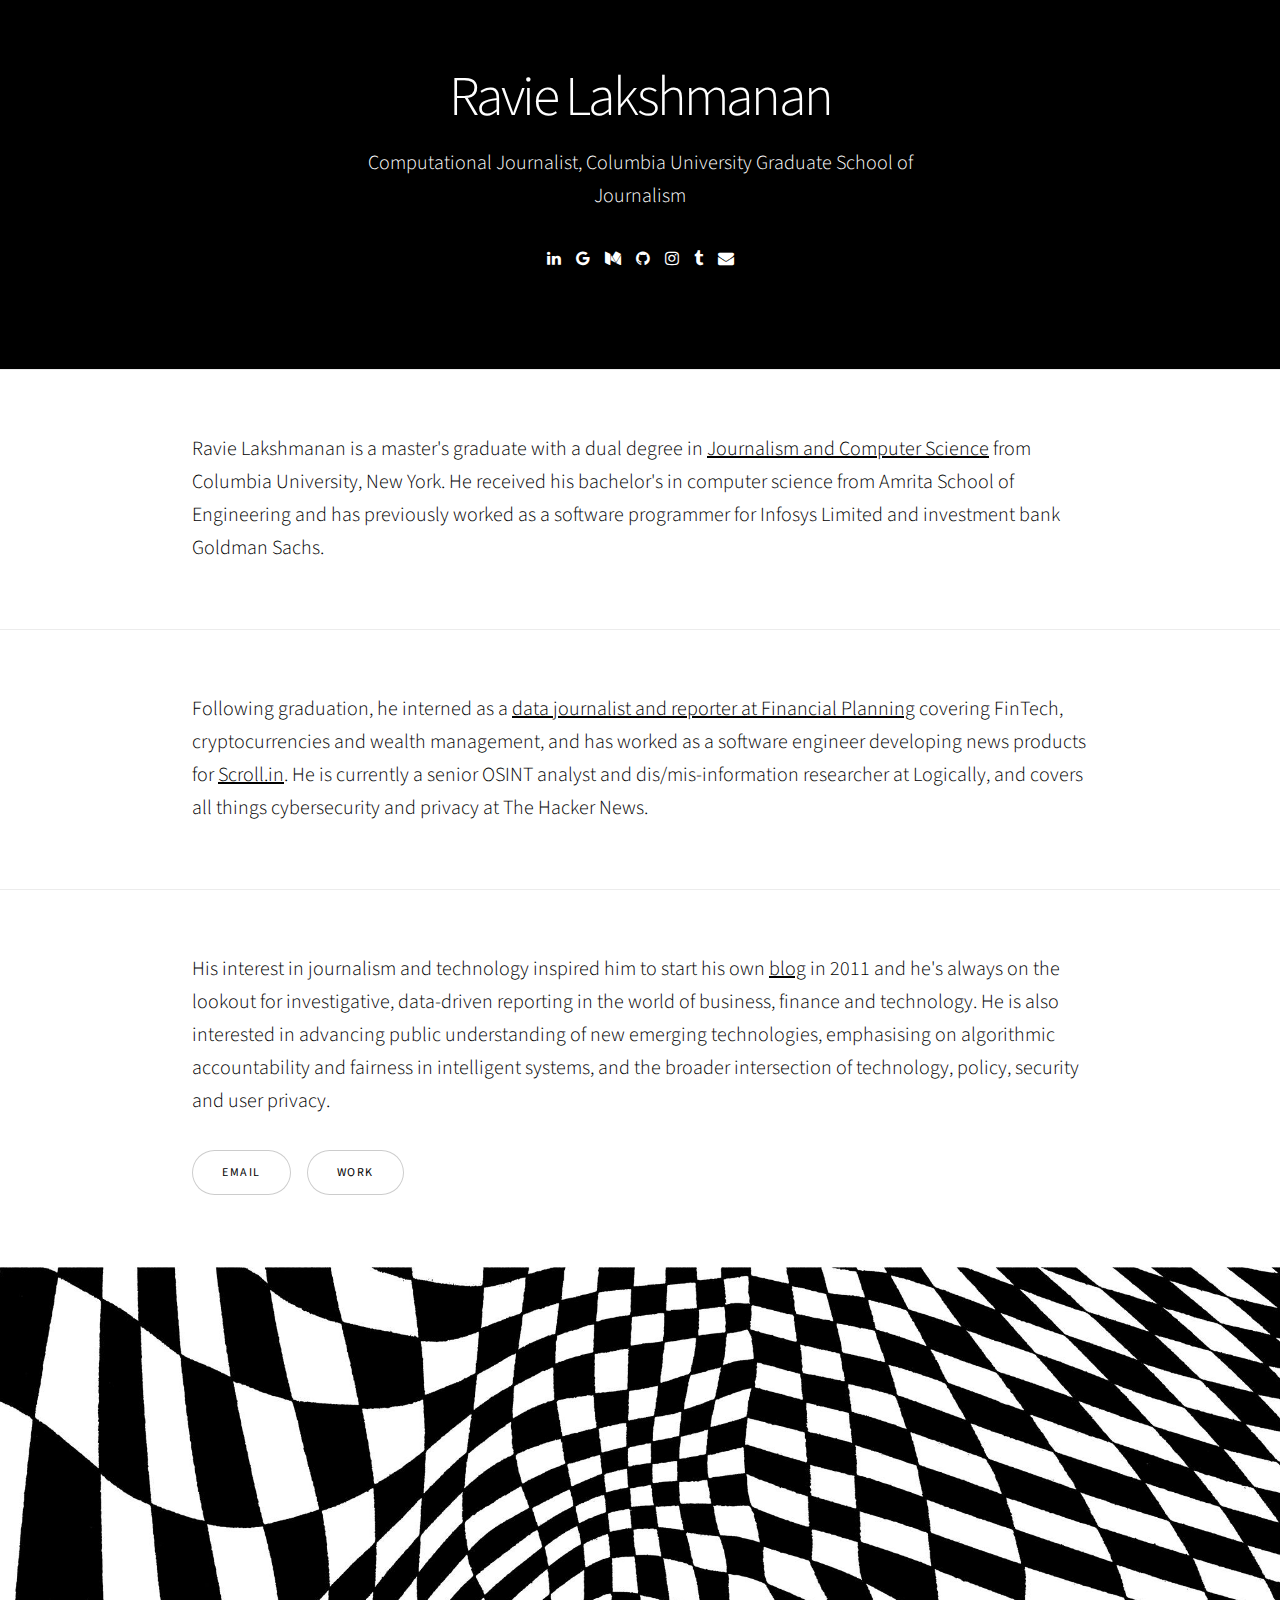
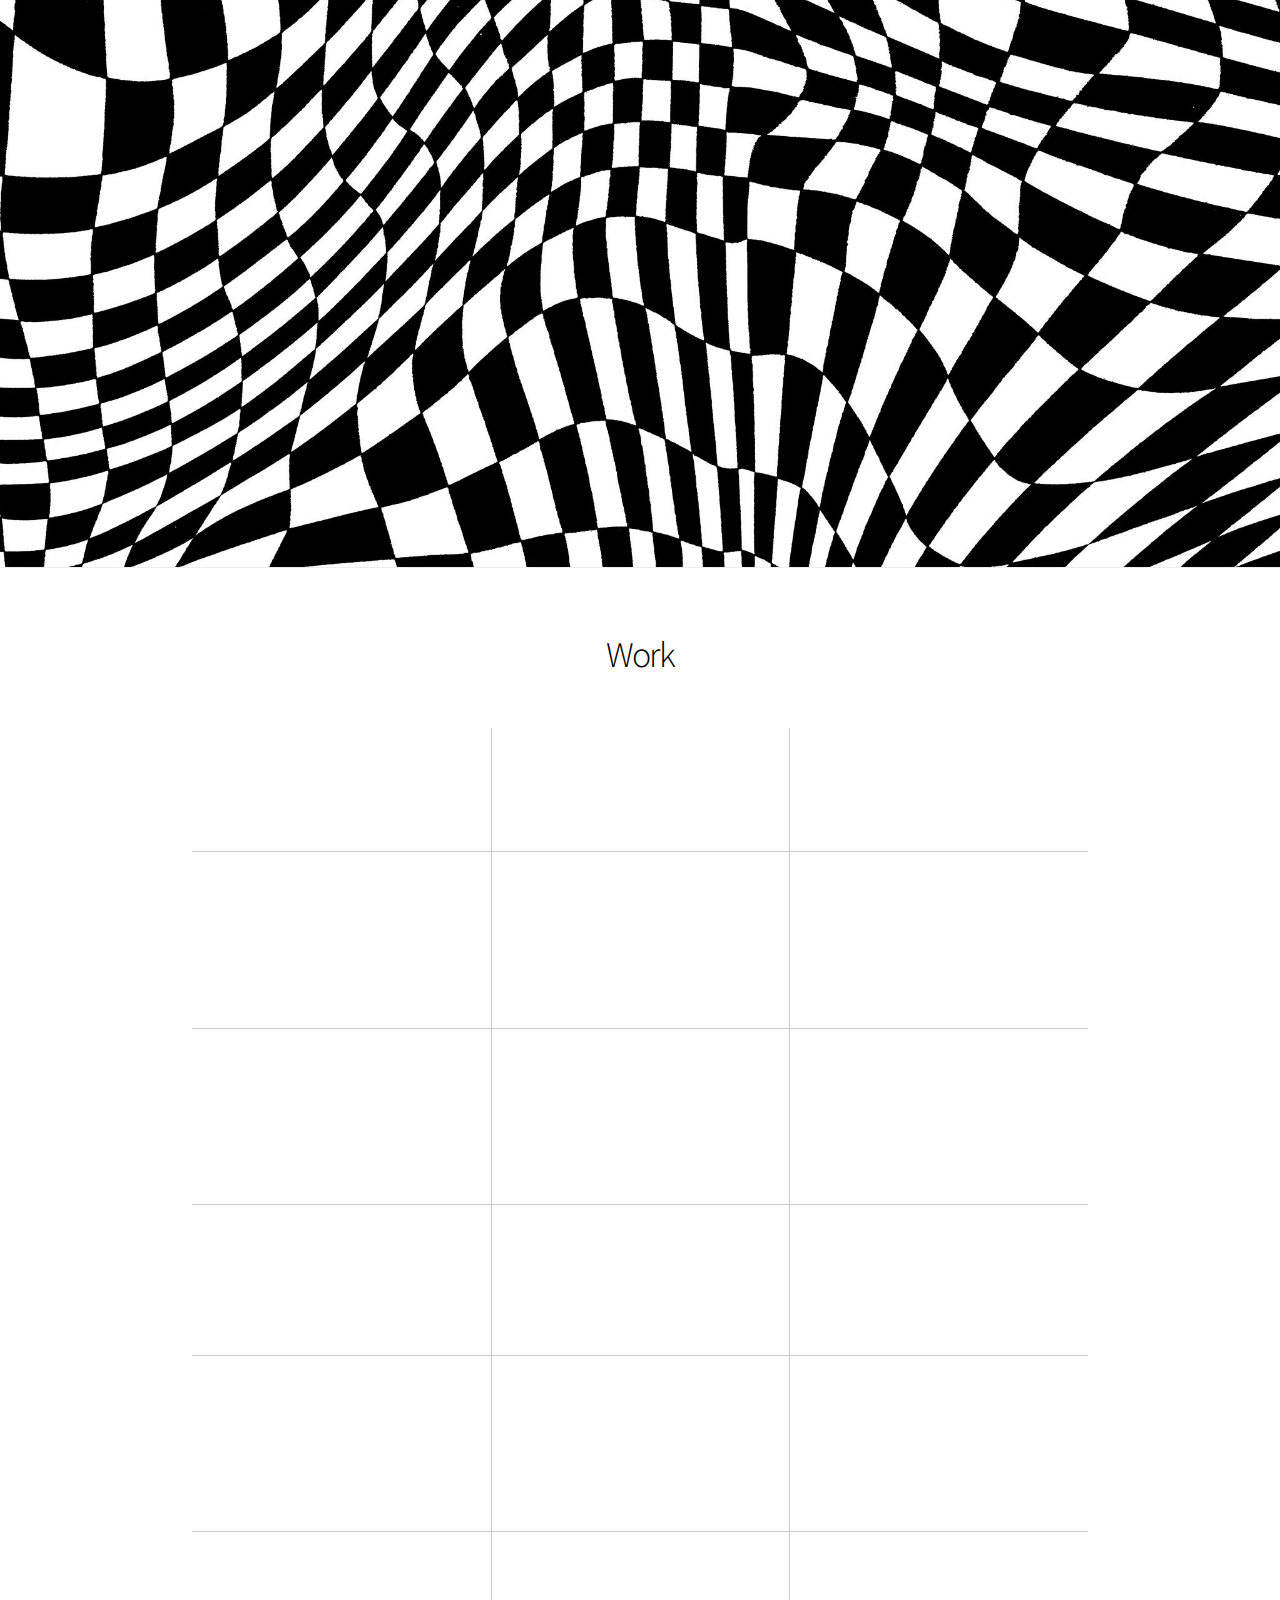
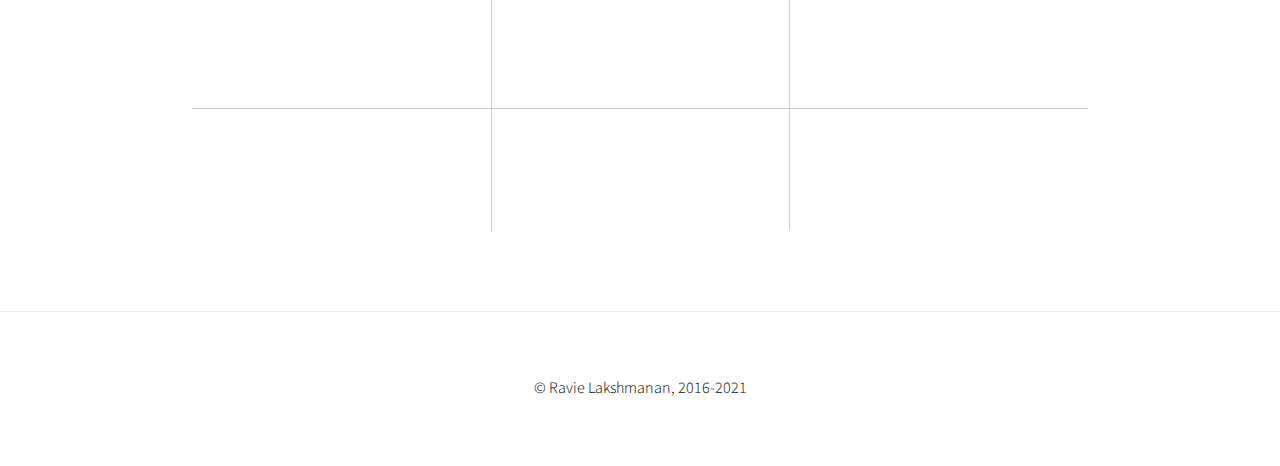
==== index.html @ 62a03544 "Updates to the bio" ====
<!DOCTYPE HTML>
<html>
	<head>
		<title>Ravie Lakshmanan</title>
		<meta charset="utf-8" />
		<meta name="viewport" content="width=device-width, initial-scale=1, user-scalable=no" />
		<link rel="shortcut icon" type="image/x-icon" href="images/favicon.png">
		<link rel="stylesheet" href="assets/css/main.css" />
		<noscript><link rel="stylesheet" href="assets/css/noscript.css" /></noscript>
	</head>
	<body class="is-preload">

		<!-- Wrapper -->
			<div id="wrapper" class="divided">

				<!-- One -->
					<section class="banner style5 orient-center content-align-center image-position-center halfscreen onload-image-fade-in onload-content-fade-right invert">
						<div class="content">
							<h1>Ravie Lakshmanan</h1>
							<p class="major">Computational Journalist, Columbia University Graduate School of Journalism</p>

							<ul class="icons">
								<li><a href="https://www.linkedin.com/in/ravielakshmanan" title="LinkedIn" class="icon style1 fa-linkedin"><span class="label">LinkedIn</span></a></li>
								<li><a href="https://therarefied.blogspot.com" title="Blogger" class="icon style1 fa-google"><span class="label">Medium</span></a></li>
								<li><a href="https://ravielakshmanan.medium.com/" title="Medium" class="icon style1 fa-medium"><span class="label">Medium</span></a></li>
								<li><a href="https://github.com/ravielakshmanan/" title="GitHub" class="icon style1 fa-github"><span class="label">GitHub</span></a></li>
								<li><a href="https://www.instagram.com/ravielakshmanan/" title="Instagram" class="icon style1 fa-instagram"><span class="label">Instagram</span></a></li>
								<li><a href="https://therarefied.tumblr.com/" title="Tumblr" class="icon style1 fa-tumblr"><span class="label">Tumblr</span></a></li>
								<li><a href="mailto:rl2857@columbia.edu" title="Email" class="icon style1 fa-envelope"><span class="label">Email</span></a></li>
							</ul>
						</div>
					</section>

				<!-- Two -->
					<section class="spotlight style1 orient-right content-align-left">
						<div class="content">
							<p class="major">Ravie Lakshmanan is a master's graduate with a dual degree in <a href="https://journalism.columbia.edu/journalism-computer-science">Journalism and Computer Science</a> from Columbia University, New York. He received his bachelor's in computer science from Amrita School of Engineering and has previously worked as a software programmer for Infosys Limited and investment bank Goldman Sachs.</p>
						</div>
					</section>

					<section class="spotlight style1 orient-right content-align-left">
						<div class="content">
							<p class="major">Following graduation, he interned as a <a href="https://www.financial-planning.com/author/ravie-lakshmanan">data journalist and reporter at Financial Planning</a> covering FinTech, cryptocurrencies and wealth management, and has worked as a software engineer developing news products for <a href="https://scroll.in">Scroll.in</a>. He is currently a senior OSINT analyst and dis/mis-information researcher at Logically, and covers all things cybersecurity and privacy at The Hacker News.</p>
						</div>
					</section>

				<!-- Three -->
					<section class="spotlight style1 orient-right content-align-left">
						<div class="content">
							<p class="major">His interest in journalism and technology inspired him to start his own <a href="https://therarefied.blogspot.com/">blog</a> in 2011 and he's always on the lookout for investigative, data-driven reporting in the world of business, finance and technology. He is also interested in advancing public understanding of new emerging technologies, emphasising on algorithmic accountability and fairness in intelligent systems, and the broader intersection of technology, policy, security and user privacy.</p>
							<ul class="actions small">
								<li><a href="mailto:rl2857@columbia.edu" class="button">Email</a></li>
								<li><a href="#work" class="button smooth-scroll-top">Work</a></li>
							</ul>
						</div>
					</section>

				<!-- Four -->
					<section class="banner style5 orient-center content-align-center image-position-center fullscreen onload-image-fade-in onload-content-fade-right">
						<div class="image">
							<img src="images/Waves.jpg" title="I love Beach House!" alt="" />
						</div>
					</section>

				<!-- Five -->
					<section class="wrapper style1 align-center" id="work">
						<div class="inner">
							<h2>Work</h2>
							<div class="items style1 medium onscroll-fade-in">
								<section>
									<p>OSINT Analyst for Logically - <a href="https://www.logically.ai/articles/author/ravie-lakshmanan" class="link">Byline</a></p>
								</section>
								<section>
									<p>Cybersecurity Reporter for The Hacker News - <a href="https://thehackernews.com/" class="link">Byline</a></p>
								</section>
								<section>
									<p>Zero-day (a cybersecurity newsletter) - <a href="https://ravie.substack.com/" class="link">Byline</a></p>
								</section>
								<section>
									<p>Cybersecurity and Tech Reporter for The Next Web - <a href="https://thenextweb.com/author/ravie/" class="link">Byline</a></p>
								</section>
								<section>
									<p>Reporter for Financial Planning, On Wall Street and Bank Investment Consultant - <a href="https://www.financial-planning.com/author/ravie-lakshmanan" class="link">Byline</a></p>
								</section>

								<section>
									<p>Online Reputations and Beyond: Rise of Intelligent Recruiting Platforms and Questions on Algorithmic Accountability - <a href="docs/Intelligent_Recruiting_in_the_Workplace.pdf">Link</a></p>
								</section>
								<section>
									<p>Russian interference and analysis of bots and Troll accounts in Twitter - <a href="docs/Twitter_Bots_Analysis.pdf">Link</a></p>
								</section>
								<section>
									<p>User Interface Design Final Project demonstrating a website that allows users to interact with multiple videos - <a href="https://github.com/ravielakshmanan/scitube">Link</a></p>
								</section>
								<section>
									<p>A viral marketing model by identifying influential users on Instagram - <a href="https://github.com/ravielakshmanan/viral-marketing">Link</a></p>
								</section>
								<section>
									<p>Understanding Group Dynamics to Identify Sources of Bias - <a href="docs/Group_dynamics_and_bias.pdf">Link</a></p>
								</section>
								<section>
									<p>An email classification algorithm to detect spam using Naive Bayes classifier - <a href="https://github.com/ravielakshmanan/emailclassifier">Link</a></p>
								</section>
								<section>
									<p>An image classification exercise in machine learning using CIFAR-10 dataset - <a href="https://github.com/ravielakshmanan/imageclassifier">Link</a></p>
								</section>
								<section>
									<p>A skipgram model for neural networks - <a href="https://github.com/ravielakshmanan/neuralnets">Link</a></p>
								</section>
								<section>
									<p>Text summarization of news articles using neural networks (Keras) - <a href="https://github.com/ravielakshmanan/summarization">Link</a></p>
								</section>
								<section>
									<p>A secure file transfer tool that allows encrypted files to be transferred between a client and a server - <a href="https://github.com/ravielakshmanan/FTPProject">Link</a></p>
								</section>
								<section>
									<p>Sentiment Analysis of Tweets posted by U.S. Presidential Candidates - <a href="https://github.com/ravielakshmanan/twitter-sentiment">Link</a></p>
								</section>
								<section>
									<p>A Google Chrome extension to spot fake news based on different fake news indicators Analysis like URLs, news sources etc.</p>
								</section>
								<section>
									<p>Google AMP Story - <a href="https://github.com/ravielakshmanan/amp-story">Link</a></p>
								</section>
								<section>
									<p>A simple internet radio web app - <a href="https://github.com/ravielakshmanan/howlerjs/tree/master/radio">Link</a></p>
								</section>
								<section>
									<p>The Great Smart Home Race of 2018 - <a href="https://github.com/ravielakshmanan/d3viz">Link</a></p>
								</section>
								<section>
									<p>U.S. Patent Search by City - <a href="https://github.com/ravielakshmanan/patentsearch">Link</a></p>
								</section>
							</div>
						</div>
					</section>

				<!-- Footer -->
					<footer class="wrapper style1 align-center">
						<div class="inner">
							<p>&copy; Ravie Lakshmanan, 2016-2021</p>
						</div>
					</footer>
			</div>

		<!-- Scripts -->
			<script src="assets/js/jquery.min.js"></script>
			<script src="assets/js/jquery.scrollex.min.js"></script>
			<script src="assets/js/jquery.scrolly.min.js"></script>
			<script src="assets/js/browser.min.js"></script>
			<script src="assets/js/breakpoints.min.js"></script>
			<script src="assets/js/util.js"></script>
			<script src="assets/js/main.js"></script>

	</body>
</html>
---- assets/css/main.css ----
@import url(font-awesome.min.css);
@import url("https://fonts.googleapis.com/css?family=Source+Sans+Pro:300,300i,400,400i");

html, body, div, span, applet, object,
iframe, h1, h2, h3, h4, h5, h6, p, blockquote,
pre, a, abbr, acronym, address, big, cite,
code, del, dfn, em, img, ins, kbd, q, s, samp,
small, strike, strong, sub, sup, tt, var, b,
u, i, center, dl, dt, dd, ol, ul, li, fieldset,
form, label, legend, table, caption, tbody,
tfoot, thead, tr, th, td, article, aside,
canvas, details, embed, figure, figcaption,
footer, header, hgroup, menu, nav, output, ruby,
section, summary, time, mark, audio, video {
	margin: 0;
	padding: 0;
	border: 0;
	font-size: 100%;
	font: inherit;
	vertical-align: baseline;}

article, aside, details, figcaption, figure,
footer, header, hgroup, menu, nav, section {
	display: block;}

body {
	line-height: 1;
}

ol, ul {
	list-style: none;
}

blockquote, q {
	quotes: none;
}

	blockquote:before, blockquote:after, q:before, q:after {
		content: '';
		content: none;
	}

table {
	border-collapse: collapse;
	border-spacing: 0;
}

body {
	-webkit-text-size-adjust: none;
}

mark {
	background-color: transparent;
	color: inherit;
}

input::-moz-focus-inner {
	border: 0;
	padding: 0;
}

input, select, textarea {
	-moz-appearance: none;
	-webkit-appearance: none;
	-ms-appearance: none;
	appearance: none;
}

/* Basic */

	@-ms-viewport {
		width: device-width;
	}

	body {
		-ms-overflow-style: scrollbar;
	}

	@media screen and (max-width: 480px) {

		html, body {
			min-width: 320px;
		}

	}

	html {
		box-sizing: border-box;
	}

	*, *:before, *:after {
		box-sizing: inherit;
	}

	body {
		background: #ffffff;
	}

		body.is-preload *, body.is-preload *:before, body.is-preload *:after {
			-moz-animation: none !important;
			-webkit-animation: none !important;
			-ms-animation: none !important;
			animation: none !important;
			-moz-transition: none !important;
			-webkit-transition: none !important;
			-ms-transition: none !important;
			transition: none !important;
		}

/* Type */

	html {
		font-size: 18pt;
	}

		@media screen and (max-width: 1680px) {

			html {
				font-size: 14pt;
			}

		}

		@media screen and (max-width: 1280px) {

			html {
				font-size: 12pt;
			}

		}

		@media screen and (max-width: 736px) {

			html {
				font-size: 11pt;
			}

		}

		@media screen and (max-width: 360px) {

			html {
				font-size: 10pt;
			}

		}

	body {
		background-color: #ffffff;
		color: #000000;
	}

	body, input, select, textarea {
		font-family: "Source Sans Pro", Helvetica, sans-serif;
		font-size: 1rem;
		font-weight: 300;
		line-height: 1.65;
	}

	a {
		-moz-transition: color 0.2s ease-in-out;
		-webkit-transition: color 0.2s ease-in-out;
		-ms-transition: color 0.2s ease-in-out;
		transition: color 0.2s ease-in-out;
		text-decoration: underline;
	}

		a:hover {
			text-decoration: none;
		}

	strong, b {
		font-weight: 400;
	}

	em, i {
		font-style: italic;
	}

	p {
		margin: 0 0 2rem 0;
	}

		p.major {
			font-size: 1.25rem;
		}

	h1, h2, h3, h4, h5, h6 {
		font-weight: 300;
		line-height: 1.375;
		letter-spacing: -0.05em;
		margin: 0 0 1rem 0;
	}

		h1 a, h2 a, h3 a, h4 a, h5 a, h6 a {
			color: inherit;
			text-decoration: none;
		}

	h1 {
		font-size: 3.5rem;
		line-height: 1.2;
	}

	h2 {
		font-size: 2.25rem;
	}

	h3 {
		font-size: 1.5rem;
	}

	h4 {
		font-size: 1.1rem;
	}

	h5 {
		font-size: 0.9rem;
	}

	h6 {
		font-size: 0.7rem;
	}

	sub {
		font-size: 0.8rem;
		position: relative;
		top: 0.5rem;
	}

	sup {
		font-size: 0.8rem;
		position: relative;
		top: -0.5rem;
	}

	blockquote {
		border-left: solid 4px;
		font-style: italic;
		margin: 0 0 2rem 0;
		padding: 0.5rem 0 0.5rem 2rem;
	}

	code {
		border-radius: 4px;
		font-family: "Courier New", monospace;
		font-size: 0.9em;
		margin: 0 0.25rem;
		padding: 0.25rem 0.325rem;
	}

	pre {
		-webkit-overflow-scrolling: touch;
		font-family: "Courier New", monospace;
		font-size: 0.9em;
		margin: 0 0 2rem 0;
	}

		pre code {
			display: block;
			line-height: 1.5;
			padding: 0.75rem 1rem;
			overflow-x: auto;
		}

	hr {
		border: 0;
		border-bottom: solid 1px;
		margin: 2.5rem 0;
	}

		hr.major {
			margin: 3.5rem 0;
		}

	.align-left {
		text-align: left;
	}

	.align-center {
		text-align: center;
	}

	.align-right {
		text-align: right;
	}

	@media screen and (max-width: 736px) {

		p.major {
			font-size: 1.1rem;
		}

		h1 {
			font-size: 2.5rem;
		}

		h2 {
			font-size: 2rem;
		}

		h3 {
			font-size: 1.25rem;
		}

		h4 {
			font-size: 1rem;
		}

	}

	input, select, textarea {
		color: #000000;
	}

	a {
		color: #000000;
	}

		a:hover {
			color: #e5127d;
		}

	strong, b {
		color: #000000;
	}

	h1, h2, h3, h4, h5, h6 {
		color: #000000;
	}

	blockquote {
		border-left-color: rgba(0, 0, 0, 0.2);
	}

	code {
		background: rgba(0, 0, 0, 0.05);
		border-color: rgba(0, 0, 0, 0.2);
	}

	hr {
		border-bottom-color: rgba(0, 0, 0, 0.2);
	}

/* Row */

	.row {
		display: flex;
		flex-wrap: wrap;
		box-sizing: border-box;
		align-items: stretch;
	}

		.row > * {
			box-sizing: border-box;
		}

		.row.gtr-uniform > * > :last-child {
			margin-bottom: 0;
		}

		.row.aln-left {
			justify-content: flex-start;
		}

		.row.aln-center {
			justify-content: center;
		}

		.row.aln-right {
			justify-content: flex-end;
		}

		.row.aln-top {
			align-items: flex-start;
		}

		.row.aln-middle {
			align-items: center;
		}

		.row.aln-bottom {
			align-items: flex-end;
		}

		.row > .imp {
			order: -1;
		}

		.row > .col-1 {
			width: 8.3333333333%;
		}

		.row > .off-1 {
			margin-left: 8.3333333333%;
		}

		.row > .col-2 {
			width: 16.6666666667%;
		}

		.row > .off-2 {
			margin-left: 16.6666666667%;
		}

		.row > .col-3 {
			width: 25%;
		}

		.row > .off-3 {
			margin-left: 25%;
		}

		.row > .col-4 {
			width: 33.3333333333%;
		}

		.row > .off-4 {
			margin-left: 33.3333333333%;
		}

		.row > .col-5 {
			width: 41.6666666667%;
		}

		.row > .off-5 {
			margin-left: 41.6666666667%;
		}

		.row > .col-6 {
			width: 50%;
		}

		.row > .off-6 {
			margin-left: 50%;
		}

		.row > .col-7 {
			width: 58.3333333333%;
		}

		.row > .off-7 {
			margin-left: 58.3333333333%;
		}

		.row > .col-8 {
			width: 66.6666666667%;
		}

		.row > .off-8 {
			margin-left: 66.6666666667%;
		}

		.row > .col-9 {
			width: 75%;
		}

		.row > .off-9 {
			margin-left: 75%;
		}

		.row > .col-10 {
			width: 83.3333333333%;
		}

		.row > .off-10 {
			margin-left: 83.3333333333%;
		}

		.row > .col-11 {
			width: 91.6666666667%;
		}

		.row > .off-11 {
			margin-left: 91.6666666667%;
		}

		.row > .col-12 {
			width: 100%;
		}

		.row > .off-12 {
			margin-left: 100%;
		}

		.row.gtr-0 {
			margin-top: 0;
			margin-left: 0rem;
		}

			.row.gtr-0 > * {
				padding: 0 0 0 0rem;
			}

			.row.gtr-0.gtr-uniform {
				margin-top: 0rem;
			}

				.row.gtr-0.gtr-uniform > * {
					padding-top: 0rem;
				}

		.row.gtr-25 {
			margin-top: 0;
			margin-left: -0.5rem;
		}

			.row.gtr-25 > * {
				padding: 0 0 0 0.5rem;
			}

			.row.gtr-25.gtr-uniform {
				margin-top: -0.5rem;
			}

				.row.gtr-25.gtr-uniform > * {
					padding-top: 0.5rem;
				}

		.row.gtr-50 {
			margin-top: 0;
			margin-left: -1rem;
		}

			.row.gtr-50 > * {
				padding: 0 0 0 1rem;
			}

			.row.gtr-50.gtr-uniform {
				margin-top: -1rem;
			}

				.row.gtr-50.gtr-uniform > * {
					padding-top: 1rem;
				}

		.row {
			margin-top: 0;
			margin-left: -2rem;
		}

			.row > * {
				padding: 0 0 0 2rem;
			}

			.row.gtr-uniform {
				margin-top: -2rem;
			}

				.row.gtr-uniform > * {
					padding-top: 2rem;
				}

		.row.gtr-150 {
			margin-top: 0;
			margin-left: -3rem;
		}

			.row.gtr-150 > * {
				padding: 0 0 0 3rem;
			}

			.row.gtr-150.gtr-uniform {
				margin-top: -3rem;
			}

				.row.gtr-150.gtr-uniform > * {
					padding-top: 3rem;
				}

		.row.gtr-200 {
			margin-top: 0;
			margin-left: -4rem;
		}

			.row.gtr-200 > * {
				padding: 0 0 0 4rem;
			}

			.row.gtr-200.gtr-uniform {
				margin-top: -4rem;
			}

				.row.gtr-200.gtr-uniform > * {
					padding-top: 4rem;
				}

		@media screen and (max-width: 1680px) {

			.row {
				display: flex;
				flex-wrap: wrap;
				box-sizing: border-box;
				align-items: stretch;
			}

				.row > * {
					box-sizing: border-box;
				}

				.row.gtr-uniform > * > :last-child {
					margin-bottom: 0;
				}

				.row.aln-left {
					justify-content: flex-start;
				}

				.row.aln-center {
					justify-content: center;
				}

				.row.aln-right {
					justify-content: flex-end;
				}

				.row.aln-top {
					align-items: flex-start;
				}

				.row.aln-middle {
					align-items: center;
				}

				.row.aln-bottom {
					align-items: flex-end;
				}

				.row > .imp-xlarge {
					order: -1;
				}

				.row > .col-1-xlarge {
					width: 8.3333333333%;
				}

				.row > .off-1-xlarge {
					margin-left: 8.3333333333%;
				}

				.row > .col-2-xlarge {
					width: 16.6666666667%;
				}

				.row > .off-2-xlarge {
					margin-left: 16.6666666667%;
				}

				.row > .col-3-xlarge {
					width: 25%;
				}

				.row > .off-3-xlarge {
					margin-left: 25%;
				}

				.row > .col-4-xlarge {
					width: 33.3333333333%;
				}

				.row > .off-4-xlarge {
					margin-left: 33.3333333333%;
				}

				.row > .col-5-xlarge {
					width: 41.6666666667%;
				}

				.row > .off-5-xlarge {
					margin-left: 41.6666666667%;
				}

				.row > .col-6-xlarge {
					width: 50%;
				}

				.row > .off-6-xlarge {
					margin-left: 50%;
				}

				.row > .col-7-xlarge {
					width: 58.3333333333%;
				}

				.row > .off-7-xlarge {
					margin-left: 58.3333333333%;
				}

				.row > .col-8-xlarge {
					width: 66.6666666667%;
				}

				.row > .off-8-xlarge {
					margin-left: 66.6666666667%;
				}

				.row > .col-9-xlarge {
					width: 75%;
				}

				.row > .off-9-xlarge {
					margin-left: 75%;
				}

				.row > .col-10-xlarge {
					width: 83.3333333333%;
				}

				.row > .off-10-xlarge {
					margin-left: 83.3333333333%;
				}

				.row > .col-11-xlarge {
					width: 91.6666666667%;
				}

				.row > .off-11-xlarge {
					margin-left: 91.6666666667%;
				}

				.row > .col-12-xlarge {
					width: 100%;
				}

				.row > .off-12-xlarge {
					margin-left: 100%;
				}

				.row.gtr-0 {
					margin-top: 0;
					margin-left: 0rem;
				}

					.row.gtr-0 > * {
						padding: 0 0 0 0rem;
					}

					.row.gtr-0.gtr-uniform {
						margin-top: 0rem;
					}

						.row.gtr-0.gtr-uniform > * {
							padding-top: 0rem;
						}

				.row.gtr-25 {
					margin-top: 0;
					margin-left: -0.5rem;
				}

					.row.gtr-25 > * {
						padding: 0 0 0 0.5rem;
					}

					.row.gtr-25.gtr-uniform {
						margin-top: -0.5rem;
					}

						.row.gtr-25.gtr-uniform > * {
							padding-top: 0.5rem;
						}

				.row.gtr-50 {
					margin-top: 0;
					margin-left: -1rem;
				}

					.row.gtr-50 > * {
						padding: 0 0 0 1rem;
					}

					.row.gtr-50.gtr-uniform {
						margin-top: -1rem;
					}

						.row.gtr-50.gtr-uniform > * {
							padding-top: 1rem;
						}

				.row {
					margin-top: 0;
					margin-left: -2rem;
				}

					.row > * {
						padding: 0 0 0 2rem;
					}

					.row.gtr-uniform {
						margin-top: -2rem;
					}

						.row.gtr-uniform > * {
							padding-top: 2rem;
						}

				.row.gtr-150 {
					margin-top: 0;
					margin-left: -3rem;
				}

					.row.gtr-150 > * {
						padding: 0 0 0 3rem;
					}

					.row.gtr-150.gtr-uniform {
						margin-top: -3rem;
					}

						.row.gtr-150.gtr-uniform > * {
							padding-top: 3rem;
						}

				.row.gtr-200 {
					margin-top: 0;
					margin-left: -4rem;
				}

					.row.gtr-200 > * {
						padding: 0 0 0 4rem;
					}

					.row.gtr-200.gtr-uniform {
						margin-top: -4rem;
					}

						.row.gtr-200.gtr-uniform > * {
							padding-top: 4rem;
						}

		}

		@media screen and (max-width: 1280px) {

			.row {
				display: flex;
				flex-wrap: wrap;
				box-sizing: border-box;
				align-items: stretch;
			}

				.row > * {
					box-sizing: border-box;
				}

				.row.gtr-uniform > * > :last-child {
					margin-bottom: 0;
				}

				.row.aln-left {
					justify-content: flex-start;
				}

				.row.aln-center {
					justify-content: center;
				}

				.row.aln-right {
					justify-content: flex-end;
				}

				.row.aln-top {
					align-items: flex-start;
				}

				.row.aln-middle {
					align-items: center;
				}

				.row.aln-bottom {
					align-items: flex-end;
				}

				.row > .imp-large {
					order: -1;
				}

				.row > .col-1-large {
					width: 8.3333333333%;
				}

				.row > .off-1-large {
					margin-left: 8.3333333333%;
				}

				.row > .col-2-large {
					width: 16.6666666667%;
				}

				.row > .off-2-large {
					margin-left: 16.6666666667%;
				}

				.row > .col-3-large {
					width: 25%;
				}

				.row > .off-3-large {
					margin-left: 25%;
				}

				.row > .col-4-large {
					width: 33.3333333333%;
				}

				.row > .off-4-large {
					margin-left: 33.3333333333%;
				}

				.row > .col-5-large {
					width: 41.6666666667%;
				}

				.row > .off-5-large {
					margin-left: 41.6666666667%;
				}

				.row > .col-6-large {
					width: 50%;
				}

				.row > .off-6-large {
					margin-left: 50%;
				}

				.row > .col-7-large {
					width: 58.3333333333%;
				}

				.row > .off-7-large {
					margin-left: 58.3333333333%;
				}

				.row > .col-8-large {
					width: 66.6666666667%;
				}

				.row > .off-8-large {
					margin-left: 66.6666666667%;
				}

				.row > .col-9-large {
					width: 75%;
				}

				.row > .off-9-large {
					margin-left: 75%;
				}

				.row > .col-10-large {
					width: 83.3333333333%;
				}

				.row > .off-10-large {
					margin-left: 83.3333333333%;
				}

				.row > .col-11-large {
					width: 91.6666666667%;
				}

				.row > .off-11-large {
					margin-left: 91.6666666667%;
				}

				.row > .col-12-large {
					width: 100%;
				}

				.row > .off-12-large {
					margin-left: 100%;
				}

				.row.gtr-0 {
					margin-top: 0;
					margin-left: 0rem;
				}

					.row.gtr-0 > * {
						padding: 0 0 0 0rem;
					}

					.row.gtr-0.gtr-uniform {
						margin-top: 0rem;
					}

						.row.gtr-0.gtr-uniform > * {
							padding-top: 0rem;
						}

				.row.gtr-25 {
					margin-top: 0;
					margin-left: -0.5rem;
				}

					.row.gtr-25 > * {
						padding: 0 0 0 0.5rem;
					}

					.row.gtr-25.gtr-uniform {
						margin-top: -0.5rem;
					}

						.row.gtr-25.gtr-uniform > * {
							padding-top: 0.5rem;
						}

				.row.gtr-50 {
					margin-top: 0;
					margin-left: -1rem;
				}

					.row.gtr-50 > * {
						padding: 0 0 0 1rem;
					}

					.row.gtr-50.gtr-uniform {
						margin-top: -1rem;
					}

						.row.gtr-50.gtr-uniform > * {
							padding-top: 1rem;
						}

				.row {
					margin-top: 0;
					margin-left: -2rem;
				}

					.row > * {
						padding: 0 0 0 2rem;
					}

					.row.gtr-uniform {
						margin-top: -2rem;
					}

						.row.gtr-uniform > * {
							padding-top: 2rem;
						}

				.row.gtr-150 {
					margin-top: 0;
					margin-left: -3rem;
				}

					.row.gtr-150 > * {
						padding: 0 0 0 3rem;
					}

					.row.gtr-150.gtr-uniform {
						margin-top: -3rem;
					}

						.row.gtr-150.gtr-uniform > * {
							padding-top: 3rem;
						}

				.row.gtr-200 {
					margin-top: 0;
					margin-left: -4rem;
				}

					.row.gtr-200 > * {
						padding: 0 0 0 4rem;
					}

					.row.gtr-200.gtr-uniform {
						margin-top: -4rem;
					}

						.row.gtr-200.gtr-uniform > * {
							padding-top: 4rem;
						}

		}

		@media screen and (max-width: 980px) {

			.row {
				display: flex;
				flex-wrap: wrap;
				box-sizing: border-box;
				align-items: stretch;
			}

				.row > * {
					box-sizing: border-box;
				}

				.row.gtr-uniform > * > :last-child {
					margin-bottom: 0;
				}

				.row.aln-left {
					justify-content: flex-start;
				}

				.row.aln-center {
					justify-content: center;
				}

				.row.aln-right {
					justify-content: flex-end;
				}

				.row.aln-top {
					align-items: flex-start;
				}

				.row.aln-middle {
					align-items: center;
				}

				.row.aln-bottom {
					align-items: flex-end;
				}

				.row > .imp-medium {
					order: -1;
				}

				.row > .col-1-medium {
					width: 8.3333333333%;
				}

				.row > .off-1-medium {
					margin-left: 8.3333333333%;
				}

				.row > .col-2-medium {
					width: 16.6666666667%;
				}

				.row > .off-2-medium {
					margin-left: 16.6666666667%;
				}

				.row > .col-3-medium {
					width: 25%;
				}

				.row > .off-3-medium {
					margin-left: 25%;
				}

				.row > .col-4-medium {
					width: 33.3333333333%;
				}

				.row > .off-4-medium {
					margin-left: 33.3333333333%;
				}

				.row > .col-5-medium {
					width: 41.6666666667%;
				}

				.row > .off-5-medium {
					margin-left: 41.6666666667%;
				}

				.row > .col-6-medium {
					width: 50%;
				}

				.row > .off-6-medium {
					margin-left: 50%;
				}

				.row > .col-7-medium {
					width: 58.3333333333%;
				}

				.row > .off-7-medium {
					margin-left: 58.3333333333%;
				}

				.row > .col-8-medium {
					width: 66.6666666667%;
				}

				.row > .off-8-medium {
					margin-left: 66.6666666667%;
				}

				.row > .col-9-medium {
					width: 75%;
				}

				.row > .off-9-medium {
					margin-left: 75%;
				}

				.row > .col-10-medium {
					width: 83.3333333333%;
				}

				.row > .off-10-medium {
					margin-left: 83.3333333333%;
				}

				.row > .col-11-medium {
					width: 91.6666666667%;
				}

				.row > .off-11-medium {
					margin-left: 91.6666666667%;
				}

				.row > .col-12-medium {
					width: 100%;
				}

				.row > .off-12-medium {
					margin-left: 100%;
				}

				.row.gtr-0 {
					margin-top: 0;
					margin-left: 0rem;
				}

					.row.gtr-0 > * {
						padding: 0 0 0 0rem;
					}

					.row.gtr-0.gtr-uniform {
						margin-top: 0rem;
					}

						.row.gtr-0.gtr-uniform > * {
							padding-top: 0rem;
						}

				.row.gtr-25 {
					margin-top: 0;
					margin-left: -0.5rem;
				}

					.row.gtr-25 > * {
						padding: 0 0 0 0.5rem;
					}

					.row.gtr-25.gtr-uniform {
						margin-top: -0.5rem;
					}

						.row.gtr-25.gtr-uniform > * {
							padding-top: 0.5rem;
						}

				.row.gtr-50 {
					margin-top: 0;
					margin-left: -1rem;
				}

					.row.gtr-50 > * {
						padding: 0 0 0 1rem;
					}

					.row.gtr-50.gtr-uniform {
						margin-top: -1rem;
					}

						.row.gtr-50.gtr-uniform > * {
							padding-top: 1rem;
						}

				.row {
					margin-top: 0;
					margin-left: -2rem;
				}

					.row > * {
						padding: 0 0 0 2rem;
					}

					.row.gtr-uniform {
						margin-top: -2rem;
					}

						.row.gtr-uniform > * {
							padding-top: 2rem;
						}

				.row.gtr-150 {
					margin-top: 0;
					margin-left: -3rem;
				}

					.row.gtr-150 > * {
						padding: 0 0 0 3rem;
					}

					.row.gtr-150.gtr-uniform {
						margin-top: -3rem;
					}

						.row.gtr-150.gtr-uniform > * {
							padding-top: 3rem;
						}

				.row.gtr-200 {
					margin-top: 0;
					margin-left: -4rem;
				}

					.row.gtr-200 > * {
						padding: 0 0 0 4rem;
					}

					.row.gtr-200.gtr-uniform {
						margin-top: -4rem;
					}

						.row.gtr-200.gtr-uniform > * {
							padding-top: 4rem;
						}

		}

		@media screen and (max-width: 736px) {

			.row {
				display: flex;
				flex-wrap: wrap;
				box-sizing: border-box;
				align-items: stretch;
			}

				.row > * {
					box-sizing: border-box;
				}

				.row.gtr-uniform > * > :last-child {
					margin-bottom: 0;
				}

				.row.aln-left {
					justify-content: flex-start;
				}

				.row.aln-center {
					justify-content: center;
				}

				.row.aln-right {
					justify-content: flex-end;
				}

				.row.aln-top {
					align-items: flex-start;
				}

				.row.aln-middle {
					align-items: center;
				}

				.row.aln-bottom {
					align-items: flex-end;
				}

				.row > .imp-small {
					order: -1;
				}

				.row > .col-1-small {
					width: 8.3333333333%;
				}

				.row > .off-1-small {
					margin-left: 8.3333333333%;
				}

				.row > .col-2-small {
					width: 16.6666666667%;
				}

				.row > .off-2-small {
					margin-left: 16.6666666667%;
				}

				.row > .col-3-small {
					width: 25%;
				}

				.row > .off-3-small {
					margin-left: 25%;
				}

				.row > .col-4-small {
					width: 33.3333333333%;
				}

				.row > .off-4-small {
					margin-left: 33.3333333333%;
				}

				.row > .col-5-small {
					width: 41.6666666667%;
				}

				.row > .off-5-small {
					margin-left: 41.6666666667%;
				}

				.row > .col-6-small {
					width: 50%;
				}

				.row > .off-6-small {
					margin-left: 50%;
				}

				.row > .col-7-small {
					width: 58.3333333333%;
				}

				.row > .off-7-small {
					margin-left: 58.3333333333%;
				}

				.row > .col-8-small {
					width: 66.6666666667%;
				}

				.row > .off-8-small {
					margin-left: 66.6666666667%;
				}

				.row > .col-9-small {
					width: 75%;
				}

				.row > .off-9-small {
					margin-left: 75%;
				}

				.row > .col-10-small {
					width: 83.3333333333%;
				}

				.row > .off-10-small {
					margin-left: 83.3333333333%;
				}

				.row > .col-11-small {
					width: 91.6666666667%;
				}

				.row > .off-11-small {
					margin-left: 91.6666666667%;
				}

				.row > .col-12-small {
					width: 100%;
				}

				.row > .off-12-small {
					margin-left: 100%;
				}

				.row.gtr-0 {
					margin-top: 0;
					margin-left: 0rem;
				}

					.row.gtr-0 > * {
						padding: 0 0 0 0rem;
					}

					.row.gtr-0.gtr-uniform {
						margin-top: 0rem;
					}

						.row.gtr-0.gtr-uniform > * {
							padding-top: 0rem;
						}

				.row.gtr-25 {
					margin-top: 0;
					margin-left: -0.5rem;
				}

					.row.gtr-25 > * {
						padding: 0 0 0 0.5rem;
					}

					.row.gtr-25.gtr-uniform {
						margin-top: -0.5rem;
					}

						.row.gtr-25.gtr-uniform > * {
							padding-top: 0.5rem;
						}

				.row.gtr-50 {
					margin-top: 0;
					margin-left: -1rem;
				}

					.row.gtr-50 > * {
						padding: 0 0 0 1rem;
					}

					.row.gtr-50.gtr-uniform {
						margin-top: -1rem;
					}

						.row.gtr-50.gtr-uniform > * {
							padding-top: 1rem;
						}

				.row {
					margin-top: 0;
					margin-left: -2rem;
				}

					.row > * {
						padding: 0 0 0 2rem;
					}

					.row.gtr-uniform {
						margin-top: -2rem;
					}

						.row.gtr-uniform > * {
							padding-top: 2rem;
						}

				.row.gtr-150 {
					margin-top: 0;
					margin-left: -3rem;
				}

					.row.gtr-150 > * {
						padding: 0 0 0 3rem;
					}

					.row.gtr-150.gtr-uniform {
						margin-top: -3rem;
					}

						.row.gtr-150.gtr-uniform > * {
							padding-top: 3rem;
						}

				.row.gtr-200 {
					margin-top: 0;
					margin-left: -4rem;
				}

					.row.gtr-200 > * {
						padding: 0 0 0 4rem;
					}

					.row.gtr-200.gtr-uniform {
						margin-top: -4rem;
					}

						.row.gtr-200.gtr-uniform > * {
							padding-top: 4rem;
						}

		}

		@media screen and (max-width: 480px) {

			.row {
				display: flex;
				flex-wrap: wrap;
				box-sizing: border-box;
				align-items: stretch;
			}

				.row > * {
					box-sizing: border-box;
				}

				.row.gtr-uniform > * > :last-child {
					margin-bottom: 0;
				}

				.row.aln-left {
					justify-content: flex-start;
				}

				.row.aln-center {
					justify-content: center;
				}

				.row.aln-right {
					justify-content: flex-end;
				}

				.row.aln-top {
					align-items: flex-start;
				}

				.row.aln-middle {
					align-items: center;
				}

				.row.aln-bottom {
					align-items: flex-end;
				}

				.row > .imp-xsmall {
					order: -1;
				}

				.row > .col-1-xsmall {
					width: 8.3333333333%;
				}

				.row > .off-1-xsmall {
					margin-left: 8.3333333333%;
				}

				.row > .col-2-xsmall {
					width: 16.6666666667%;
				}

				.row > .off-2-xsmall {
					margin-left: 16.6666666667%;
				}

				.row > .col-3-xsmall {
					width: 25%;
				}

				.row > .off-3-xsmall {
					margin-left: 25%;
				}

				.row > .col-4-xsmall {
					width: 33.3333333333%;
				}

				.row > .off-4-xsmall {
					margin-left: 33.3333333333%;
				}

				.row > .col-5-xsmall {
					width: 41.6666666667%;
				}

				.row > .off-5-xsmall {
					margin-left: 41.6666666667%;
				}

				.row > .col-6-xsmall {
					width: 50%;
				}

				.row > .off-6-xsmall {
					margin-left: 50%;
				}

				.row > .col-7-xsmall {
					width: 58.3333333333%;
				}

				.row > .off-7-xsmall {
					margin-left: 58.3333333333%;
				}

				.row > .col-8-xsmall {
					width: 66.6666666667%;
				}

				.row > .off-8-xsmall {
					margin-left: 66.6666666667%;
				}

				.row > .col-9-xsmall {
					width: 75%;
				}

				.row > .off-9-xsmall {
					margin-left: 75%;
				}

				.row > .col-10-xsmall {
					width: 83.3333333333%;
				}

				.row > .off-10-xsmall {
					margin-left: 83.3333333333%;
				}

				.row > .col-11-xsmall {
					width: 91.6666666667%;
				}

				.row > .off-11-xsmall {
					margin-left: 91.6666666667%;
				}

				.row > .col-12-xsmall {
					width: 100%;
				}

				.row > .off-12-xsmall {
					margin-left: 100%;
				}

				.row.gtr-0 {
					margin-top: 0;
					margin-left: 0rem;
				}

					.row.gtr-0 > * {
						padding: 0 0 0 0rem;
					}

					.row.gtr-0.gtr-uniform {
						margin-top: 0rem;
					}

						.row.gtr-0.gtr-uniform > * {
							padding-top: 0rem;
						}

				.row.gtr-25 {
					margin-top: 0;
					margin-left: -0.5rem;
				}

					.row.gtr-25 > * {
						padding: 0 0 0 0.5rem;
					}

					.row.gtr-25.gtr-uniform {
						margin-top: -0.5rem;
					}

						.row.gtr-25.gtr-uniform > * {
							padding-top: 0.5rem;
						}

				.row.gtr-50 {
					margin-top: 0;
					margin-left: -1rem;
				}

					.row.gtr-50 > * {
						padding: 0 0 0 1rem;
					}

					.row.gtr-50.gtr-uniform {
						margin-top: -1rem;
					}

						.row.gtr-50.gtr-uniform > * {
							padding-top: 1rem;
						}

				.row {
					margin-top: 0;
					margin-left: -2rem;
				}

					.row > * {
						padding: 0 0 0 2rem;
					}

					.row.gtr-uniform {
						margin-top: -2rem;
					}

						.row.gtr-uniform > * {
							padding-top: 2rem;
						}

				.row.gtr-150 {
					margin-top: 0;
					margin-left: -3rem;
				}

					.row.gtr-150 > * {
						padding: 0 0 0 3rem;
					}

					.row.gtr-150.gtr-uniform {
						margin-top: -3rem;
					}

						.row.gtr-150.gtr-uniform > * {
							padding-top: 3rem;
						}

				.row.gtr-200 {
					margin-top: 0;
					margin-left: -4rem;
				}

					.row.gtr-200 > * {
						padding: 0 0 0 4rem;
					}

					.row.gtr-200.gtr-uniform {
						margin-top: -4rem;
					}

						.row.gtr-200.gtr-uniform > * {
							padding-top: 4rem;
						}

		}

		@media screen and (max-width: 360px) {

			.row {
				display: flex;
				flex-wrap: wrap;
				box-sizing: border-box;
				align-items: stretch;
			}

				.row > * {
					box-sizing: border-box;
				}

				.row.gtr-uniform > * > :last-child {
					margin-bottom: 0;
				}

				.row.aln-left {
					justify-content: flex-start;
				}

				.row.aln-center {
					justify-content: center;
				}

				.row.aln-right {
					justify-content: flex-end;
				}

				.row.aln-top {
					align-items: flex-start;
				}

				.row.aln-middle {
					align-items: center;
				}

				.row.aln-bottom {
					align-items: flex-end;
				}

				.row > .imp-xxsmall {
					order: -1;
				}

				.row > .col-1-xxsmall {
					width: 8.3333333333%;
				}

				.row > .off-1-xxsmall {
					margin-left: 8.3333333333%;
				}

				.row > .col-2-xxsmall {
					width: 16.6666666667%;
				}

				.row > .off-2-xxsmall {
					margin-left: 16.6666666667%;
				}

				.row > .col-3-xxsmall {
					width: 25%;
				}

				.row > .off-3-xxsmall {
					margin-left: 25%;
				}

				.row > .col-4-xxsmall {
					width: 33.3333333333%;
				}

				.row > .off-4-xxsmall {
					margin-left: 33.3333333333%;
				}

				.row > .col-5-xxsmall {
					width: 41.6666666667%;
				}

				.row > .off-5-xxsmall {
					margin-left: 41.6666666667%;
				}

				.row > .col-6-xxsmall {
					width: 50%;
				}

				.row > .off-6-xxsmall {
					margin-left: 50%;
				}

				.row > .col-7-xxsmall {
					width: 58.3333333333%;
				}

				.row > .off-7-xxsmall {
					margin-left: 58.3333333333%;
				}

				.row > .col-8-xxsmall {
					width: 66.6666666667%;
				}

				.row > .off-8-xxsmall {
					margin-left: 66.6666666667%;
				}

				.row > .col-9-xxsmall {
					width: 75%;
				}

				.row > .off-9-xxsmall {
					margin-left: 75%;
				}

				.row > .col-10-xxsmall {
					width: 83.3333333333%;
				}

				.row > .off-10-xxsmall {
					margin-left: 83.3333333333%;
				}

				.row > .col-11-xxsmall {
					width: 91.6666666667%;
				}

				.row > .off-11-xxsmall {
					margin-left: 91.6666666667%;
				}

				.row > .col-12-xxsmall {
					width: 100%;
				}

				.row > .off-12-xxsmall {
					margin-left: 100%;
				}

				.row.gtr-0 {
					margin-top: 0;
					margin-left: 0rem;
				}

					.row.gtr-0 > * {
						padding: 0 0 0 0rem;
					}

					.row.gtr-0.gtr-uniform {
						margin-top: 0rem;
					}

						.row.gtr-0.gtr-uniform > * {
							padding-top: 0rem;
						}

				.row.gtr-25 {
					margin-top: 0;
					margin-left: -0.5rem;
				}

					.row.gtr-25 > * {
						padding: 0 0 0 0.5rem;
					}

					.row.gtr-25.gtr-uniform {
						margin-top: -0.5rem;
					}

						.row.gtr-25.gtr-uniform > * {
							padding-top: 0.5rem;
						}

				.row.gtr-50 {
					margin-top: 0;
					margin-left: -1rem;
				}

					.row.gtr-50 > * {
						padding: 0 0 0 1rem;
					}

					.row.gtr-50.gtr-uniform {
						margin-top: -1rem;
					}

						.row.gtr-50.gtr-uniform > * {
							padding-top: 1rem;
						}

				.row {
					margin-top: 0;
					margin-left: -2rem;
				}

					.row > * {
						padding: 0 0 0 2rem;
					}

					.row.gtr-uniform {
						margin-top: -2rem;
					}

						.row.gtr-uniform > * {
							padding-top: 2rem;
						}

				.row.gtr-150 {
					margin-top: 0;
					margin-left: -3rem;
				}

					.row.gtr-150 > * {
						padding: 0 0 0 3rem;
					}

					.row.gtr-150.gtr-uniform {
						margin-top: -3rem;
					}

						.row.gtr-150.gtr-uniform > * {
							padding-top: 3rem;
						}

				.row.gtr-200 {
					margin-top: 0;
					margin-left: -4rem;
				}

					.row.gtr-200 > * {
						padding: 0 0 0 4rem;
					}

					.row.gtr-200.gtr-uniform {
						margin-top: -4rem;
					}

						.row.gtr-200.gtr-uniform > * {
							padding-top: 4rem;
						}

		}

/* Box */

	.box {
		border-radius: 4px;
		border: solid 1px;
		margin-bottom: 2rem;
		padding: 1.5rem;
	}

		.box > :last-child,
		.box > :last-child > :last-child,
		.box > :last-child > :last-child > :last-child {
			margin-bottom: 0;
		}

		.box.alt {
			border: 0;
			border-radius: 0;
			padding: 0;
		}

	.box {
		border-color: rgba(0, 0, 0, 0.2);
	}

/* Button */

	input[type="submit"],
	input[type="reset"],
	input[type="button"],
	button,
	.button {
		-moz-appearance: none;
		-webkit-appearance: none;
		-ms-appearance: none;
		appearance: none;
		-moz-transition: background-color 0.2s ease-in-out, box-shadow 0.2s ease-in-out, color 0.2s ease-in-out;
		-webkit-transition: background-color 0.2s ease-in-out, box-shadow 0.2s ease-in-out, color 0.2s ease-in-out;
		-ms-transition: background-color 0.2s ease-in-out, box-shadow 0.2s ease-in-out, color 0.2s ease-in-out;
		transition: background-color 0.2s ease-in-out, box-shadow 0.2s ease-in-out, color 0.2s ease-in-out;
		border: 0;
		cursor: pointer;
		display: inline-block;
		font-weight: 400;
		letter-spacing: 0.125em;
		text-align: center;
		text-decoration: none;
		text-transform: uppercase;
		white-space: nowrap;
		font-size: 0.75rem;
		max-width: 20rem;
		height: 3.75em;
		line-height: 3.75em;
		border-radius: 3.75em;
		padding: 0 2.5em;
		text-overflow: ellipsis;
		overflow: hidden;
	}

		input[type="submit"].icon:before,
		input[type="reset"].icon:before,
		input[type="button"].icon:before,
		button.icon:before,
		.button.icon:before {
			margin-right: 0.5rem;
		}

		input[type="submit"].fit,
		input[type="reset"].fit,
		input[type="button"].fit,
		button.fit,
		.button.fit {
			width: 100%;
		}

		input[type="submit"].small,
		input[type="reset"].small,
		input[type="button"].small,
		button.small,
		.button.small {
			font-size: 0.6rem;
			height: 3.325em;
			line-height: 3.325em;
			border-radius: 3.325em;
			padding: 0 2em;
		}

		input[type="submit"].large,
		input[type="reset"].large,
		input[type="button"].large,
		button.large,
		.button.large {
			font-size: 0.8rem;
			height: 4em;
			line-height: 4em;
			border-radius: 4em;
			padding: 0 3em;
		}

		input[type="submit"].wide,
		input[type="reset"].wide,
		input[type="button"].wide,
		button.wide,
		.button.wide {
			min-width: 14em;
		}

		input[type="submit"].disabled, input[type="submit"]:disabled,
		input[type="reset"].disabled,
		input[type="reset"]:disabled,
		input[type="button"].disabled,
		input[type="button"]:disabled,
		button.disabled,
		button:disabled,
		.button.disabled,
		.button:disabled {
			pointer-events: none;
			opacity: 0.25;
		}

	input[type="submit"],
	input[type="reset"],
	input[type="button"],
	button,
	.button {
		background-color: transparent;
		box-shadow: inset 0 0 0 1px rgba(0, 0, 0, 0.2);
		color: #000000 !important;
	}

		input[type="submit"]:hover,
		input[type="reset"]:hover,
		input[type="button"]:hover,
		button:hover,
		.button:hover {
			box-shadow: inset 0 0 0 1px #e5127d;
			color: #e5127d !important;
		}

		input[type="submit"]:active,
		input[type="reset"]:active,
		input[type="button"]:active,
		button:active,
		.button:active {
			background-color: rgba(229, 18, 125, 0.1);
			box-shadow: inset 0 0 0 1px #e5127d;
			color: #e5127d !important;
		}

		input[type="submit"].primary,
		input[type="reset"].primary,
		input[type="button"].primary,
		button.primary,
		.button.primary {
			background-color: #000000;
			box-shadow: none;
			color: #ffffff !important;
		}

			input[type="submit"].primary:hover,
			input[type="reset"].primary:hover,
			input[type="button"].primary:hover,
			button.primary:hover,
			.button.primary:hover {
				background-color: #e5127d;
			}

			input[type="submit"].primary:active,
			input[type="reset"].primary:active,
			input[type="button"].primary:active,
			button.primary:active,
			.button.primary:active {
				background-color: #1ebdd1;
			}

/* Form */

	form {
		margin: 0 0 2rem 0;
	}

		form > :last-child {
			margin-bottom: 0;
		}

		form > .fields {
			display: -moz-flex;
			display: -webkit-flex;
			display: -ms-flex;
			display: flex;
			-moz-flex-wrap: wrap;
			-webkit-flex-wrap: wrap;
			-ms-flex-wrap: wrap;
			flex-wrap: wrap;
			width: calc(100% + 3rem);
			margin: -1.5rem 0 2rem -1.5rem;
		}

			form > .fields > .field {
				-moz-flex-grow: 0;
				-webkit-flex-grow: 0;
				-ms-flex-grow: 0;
				flex-grow: 0;
				-moz-flex-shrink: 0;
				-webkit-flex-shrink: 0;
				-ms-flex-shrink: 0;
				flex-shrink: 0;
				padding: 1.5rem 0 0 1.5rem;
				width: calc(100% - 1.5rem);
			}

				form > .fields > .field.half {
					width: calc(50% - 0.75rem);
				}

				form > .fields > .field.third {
					width: calc(100%/3 - 0.5rem);
				}

				form > .fields > .field.quarter {
					width: calc(25% - 0.375rem);
				}

		@media screen and (max-width: 480px) {

			form > .fields {
				width: calc(100% + 3rem);
				margin: -1.5rem 0 2rem -1.5rem;
			}

				form > .fields > .field {
					padding: 1.5rem 0 0 1.5rem;
					width: calc(100% - 1.5rem);
				}

					form > .fields > .field.half {
						width: calc(100% - 1.5rem);
					}

					form > .fields > .field.third {
						width: calc(100% - 1.5rem);
					}

					form > .fields > .field.quarter {
						width: calc(100% - 1.5rem);
					}

		}

	label {
		display: block;
		font-size: 0.9rem;
		font-weight: 400;
		margin: 0 0 1rem 0;
	}

	input[type="text"],
	input[type="password"],
	input[type="email"],
	input[type="tel"],
	input[type="search"],
	input[type="url"],
	select,
	textarea {
		-moz-appearance: none;
		-webkit-appearance: none;
		-ms-appearance: none;
		appearance: none;
		background-color: transparent;
		border-radius: 4px;
		border: none;
		border: solid 1px;
		color: inherit;
		display: block;
		outline: 0;
		padding: 0 0.825rem;
		text-decoration: none;
		width: 100%;
	}

		input[type="text"]:invalid,
		input[type="password"]:invalid,
		input[type="email"]:invalid,
		input[type="tel"]:invalid,
		input[type="search"]:invalid,
		input[type="url"]:invalid,
		select:invalid,
		textarea:invalid {
			box-shadow: none;
		}

	select {
		background-size: 1.25rem;
		background-repeat: no-repeat;
		background-position: calc(100% - 1rem) center;
		height: 2.75rem;
		padding-right: 2.75rem;
		text-overflow: ellipsis;
	}

		select:focus::-ms-value {
			background-color: transparent;
		}

		select::-ms-expand {
			display: none;
		}

	input[type="text"],
	input[type="password"],
	input[type="email"],
	input[type="tel"],
	input[type="search"],
	input[type="url"],
	select {
		height: 2.75rem;
	}

	textarea {
		padding: 0.75rem 1rem;
	}

	input[type="checkbox"],
	input[type="radio"] {
		-moz-appearance: none;
		-webkit-appearance: none;
		-ms-appearance: none;
		appearance: none;
		display: block;
		float: left;
		margin-right: -2rem;
		opacity: 0;
		width: 1rem;
		z-index: -1;
	}

		input[type="checkbox"] + label,
		input[type="radio"] + label {
			text-decoration: none;
			-moz-user-select: none;
			-webkit-user-select: none;
			-ms-user-select: none;
			user-select: none;
			cursor: pointer;
			display: inline-block;
			font-size: 1rem;
			font-weight: 300;
			padding-left: 2.4rem;
			padding-right: 0.75rem;
			position: relative;
			margin-bottom: 0;
		}

			input[type="checkbox"] + label:before,
			input[type="radio"] + label:before {
				-moz-osx-font-smoothing: grayscale;
				-webkit-font-smoothing: antialiased;
				font-family: FontAwesome;
				font-style: normal;
				font-weight: normal;
				text-transform: none !important;
			}

			input[type="checkbox"] + label:before,
			input[type="radio"] + label:before {
				border-radius: 4px;
				border: solid 1px;
				content: '';
				display: inline-block;
				height: 1.65rem;
				left: 0;
				line-height: 1.58125rem;
				position: absolute;
				text-align: center;
				top: 0;
				width: 1.65rem;
			}

		input[type="checkbox"]:checked + label:before,
		input[type="radio"]:checked + label:before {
			content: '\f00c';
		}

	input[type="checkbox"] + label:before {
		border-radius: 4px;
	}

	input[type="radio"] + label:before {
		border-radius: 100%;
	}

	::-webkit-input-placeholder {
		opacity: 1.0;
	}

	:-moz-placeholder {
		opacity: 1.0;
	}

	::-moz-placeholder {
		opacity: 1.0;
	}

	:-ms-input-placeholder {
		opacity: 1.0;
	}

	label {
		color: #000000;
	}

	input[type="text"],
	input[type="password"],
	input[type="email"],
	input[type="tel"],
	input[type="search"],
	input[type="url"],
	select,
	textarea {
		border-color: rgba(0, 0, 0, 0.2);
	}

		input[type="text"]:focus,
		input[type="password"]:focus,
		input[type="email"]:focus,
		input[type="tel"]:focus,
		input[type="search"]:focus,
		input[type="url"]:focus,
		select:focus,
		textarea:focus {
			border-color: #e5127d;
			box-shadow: 0 0 0 1px #e5127d;
		}

	select {
		background-image: url("data:image/svg+xml;charset=utf8,%3Csvg xmlns='http://www.w3.org/2000/svg' width='40' height='40' preserveAspectRatio='none' viewBox='0 0 40 40'%3E%3Cpath d='M9.4,12.3l10.4,10.4l10.4-10.4c0.2-0.2,0.5-0.4,0.9-0.4c0.3,0,0.6,0.1,0.9,0.4l3.3,3.3c0.2,0.2,0.4,0.5,0.4,0.9 c0,0.4-0.1,0.6-0.4,0.9L20.7,31.9c-0.2,0.2-0.5,0.4-0.9,0.4c-0.3,0-0.6-0.1-0.9-0.4L4.3,17.3c-0.2-0.2-0.4-0.5-0.4-0.9 c0-0.4,0.1-0.6,0.4-0.9l3.3-3.3c0.2-0.2,0.5-0.4,0.9-0.4S9.1,12.1,9.4,12.3z' fill='rgba(0, 0, 0, 0.2)' /%3E%3C/svg%3E");
	}

		select option {
			color: #000000;
			background: #ffffff;
		}

	input[type="checkbox"] + label,
	input[type="radio"] + label {
		color: #000000;
	}

		input[type="checkbox"] + label:before,
		input[type="radio"] + label:before {
			border-color: rgba(0, 0, 0, 0.2);
		}

	input[type="checkbox"]:checked + label:before,
	input[type="radio"]:checked + label:before {
		background-color: #000000;
		border-color: #000000;
		color: #ffffff;
	}

	input[type="checkbox"]:focus + label:before,
	input[type="radio"]:focus + label:before {
		border-color: #e5127d;
		box-shadow: 0 0 0 1px #e5127d;
	}

	::-webkit-input-placeholder {
		color: rgba(0, 0, 0, 0.75) !important;
	}

	:-moz-placeholder {
		color: rgba(0, 0, 0, 0.75) !important;
	}

	::-moz-placeholder {
		color: rgba(0, 0, 0, 0.75) !important;
	}

	:-ms-input-placeholder {
		color: rgba(0, 0, 0, 0.75) !important;
	}

/* Icon */

	.icon {
		text-decoration: none;
		border-bottom: none;
		position: relative;
		text-align: center;
	}

		.icon:before {
			-moz-osx-font-smoothing: grayscale;
			-webkit-font-smoothing: antialiased;
			font-family: FontAwesome;
			font-style: normal;
			font-weight: normal;
			text-transform: none !important;
		}

		.icon > .label {
			display: none;
		}

		.icon.style2:before {
			border-radius: 2.75em;
			display: inline-block;
			height: 2.75em;
			line-height: 2.75em;
			width: 2.75em;
		}

		.icon.major {
			display: block;
			margin: 0 0 1rem 0;
		}

			.icon.major:before {
				font-size: 1.25rem;
			}

	a.icon.style2:before {
		-moz-transition: background-color 0.2s ease-in-out, box-shadow 0.2s ease-in-out, color 0.2s ease-in-out;
		-webkit-transition: background-color 0.2s ease-in-out, box-shadow 0.2s ease-in-out, color 0.2s ease-in-out;
		-ms-transition: background-color 0.2s ease-in-out, box-shadow 0.2s ease-in-out, color 0.2s ease-in-out;
		transition: background-color 0.2s ease-in-out, box-shadow 0.2s ease-in-out, color 0.2s ease-in-out;
	}

	.icon.style2:before {
		box-shadow: inset 0 0 0 1px rgba(0, 0, 0, 0.2);
	}

	a.icon.style2:hover:before {
		box-shadow: inset 0 0 0 1px #e5127d;
		color: #e5127d;
	}

	a.icon.style2:active:before {
		background-color: rgba(229, 18, 125, 0.1);
		box-shadow: inset 0 0 0 1px #e5127d;
		color: #e5127d;
	}

/* Image */

	.image {
		border: 0;
		border-radius: 4px;
		display: inline-block;
		position: relative;
	}

		.image img {
			display: block;
			border-radius: 4px;
		}

		.image.left, .image.right {
			width: 40%;
			max-width: 10rem;
		}

			.image.left img, .image.right img {
				width: 100%;
			}

		.image.left {
			float: left;
			margin: 0 1.5rem 1rem 0;
			top: 0.25rem;
		}

		.image.right {
			float: right;
			margin: 0 0 1rem 1.5rem;
			top: 0.25rem;
		}

		.image.fit {
			display: block;
			margin: 0 0 2rem 0;
			width: 100%;
		}

			.image.fit img {
				width: 100%;
			}

		.image.main {
			display: block;
			margin: 0 0 3rem 0;
			width: 100%;
		}

			.image.main img {
				width: 100%;
			}

/* List */

	ol {
		list-style: decimal;
		margin: 0 0 2rem 0;
		padding-left: 1.25rem;
	}

		ol li {
			padding-left: 0.25rem;
		}

	ul {
		list-style: disc;
		margin: 0 0 2rem 0;
		padding-left: 1rem;
	}

		ul li {
			padding-left: 0.5rem;
		}

		ul.alt {
			list-style: none;
			padding-left: 0;
		}

			ul.alt li {
				border-top: solid 1px;
				padding: 0.5rem 0;
			}

				ul.alt li:first-child {
					border-top: 0;
					padding-top: 0;
				}

	dl {
		margin: 0 0 2rem 0;
	}

		dl dt {
			display: block;
			font-weight: 400;
			margin: 0 0 1rem 0;
		}

		dl dd {
			margin-left: 2rem;
		}

		dl.style2 dt {
			width: 25%;
			float: left;
		}

		dl.style2 dd {
			width: 70%;
			float: left;
		}

		dl.style2:after {
			content: '';
			display: block;
			clear: both;
		}

	ul.alt li {
		border-top-color: rgba(0, 0, 0, 0.2);
	}

/* Actions */

	ul.actions {
		display: -moz-flex;
		display: -webkit-flex;
		display: -ms-flex;
		display: flex;
		cursor: default;
		list-style: none;
		margin-left: -1rem;
		padding-left: 0;
	}

		ul.actions li {
			padding: 0 0 0 1rem;
			vertical-align: middle;
		}

		ul.actions.special {
			-moz-justify-content: center;
			-webkit-justify-content: center;
			-ms-justify-content: center;
			justify-content: center;
			width: 100%;
			margin-left: 0;
		}

			ul.actions.special li:first-child {
				padding-left: 0;
			}

		ul.actions.stacked {
			-moz-flex-direction: column;
			-webkit-flex-direction: column;
			-ms-flex-direction: column;
			flex-direction: column;
			margin-left: 0;
		}

			ul.actions.stacked li {
				padding: 1.3rem 0 0 0;
			}

				ul.actions.stacked li:first-child {
					padding-top: 0;
				}

		ul.actions.fit {
			width: calc(100% + 1rem);
		}

			ul.actions.fit li {
				-moz-flex-grow: 1;
				-webkit-flex-grow: 1;
				-ms-flex-grow: 1;
				flex-grow: 1;
				-moz-flex-shrink: 1;
				-webkit-flex-shrink: 1;
				-ms-flex-shrink: 1;
				flex-shrink: 1;
				width: 100%;
			}

				ul.actions.fit li > * {
					width: 100%;
				}

			ul.actions.fit.stacked {
				width: 100%;
			}

		@media screen and (max-width: 480px) {

			ul.actions:not(.fixed) {
				-moz-flex-direction: column;
				-webkit-flex-direction: column;
				-ms-flex-direction: column;
				flex-direction: column;
				margin-left: 0;
				width: 100% !important;
			}

				ul.actions:not(.fixed) li {
					-moz-flex-grow: 1;
					-webkit-flex-grow: 1;
					-ms-flex-grow: 1;
					flex-grow: 1;
					-moz-flex-shrink: 1;
					-webkit-flex-shrink: 1;
					-ms-flex-shrink: 1;
					flex-shrink: 1;
					padding: 1rem 0 0 0;
					text-align: center;
					width: 100%;
				}

					ul.actions:not(.fixed) li > * {
						width: 100%;
					}

					ul.actions:not(.fixed) li:first-child {
						padding-top: 0;
					}

					ul.actions:not(.fixed) li input[type="submit"],
					ul.actions:not(.fixed) li input[type="reset"],
					ul.actions:not(.fixed) li input[type="button"],
					ul.actions:not(.fixed) li button,
					ul.actions:not(.fixed) li .button {
						width: 100%;
					}

						ul.actions:not(.fixed) li input[type="submit"].icon:before,
						ul.actions:not(.fixed) li input[type="reset"].icon:before,
						ul.actions:not(.fixed) li input[type="button"].icon:before,
						ul.actions:not(.fixed) li button.icon:before,
						ul.actions:not(.fixed) li .button.icon:before {
							margin-left: -0.5rem;
						}

		}

/* Icons */

	ul.icons {
		cursor: default;
		list-style: none;
		padding-left: 0;
	}

		ul.icons li {
			display: inline-block;
			padding: 0 0.75rem 0 0;
		}

			ul.icons li:last-child {
				padding-right: 0;
			}

/* Section/Article */

	section.special, article.special {
		text-align: center;
	}

	header p {
		position: relative;
		margin: -0.65rem 0 1.5rem 0;
		font-style: italic;
	}

	header h1 + p {
		font-size: 1.375rem;
	}

	header h2 + p {
		font-size: 1.25rem;
	}

	header h3 + p {
		font-size: 1.1rem;
	}

	header h4 + p,
	header h5 + p,
	header h6 + p {
		font-size: 0.9rem;
	}

	header p {
		color: rgba(0, 0, 0, 0.75);
	}

/* Table */

	.table-wrapper {
		-webkit-overflow-scrolling: touch;
		margin: 0 0 2rem 0;
		overflow-x: auto;
	}

		.table-wrapper > table {
			margin-bottom: 0;
		}

	table {
		margin: 0 0 2rem 0;
		width: 100%;
	}

		table tbody tr {
			border: solid 1px;
			border-left: 0;
			border-right: 0;
		}

		table td {
			padding: 0.75rem 0.75rem;
		}

		table th {
			font-size: 0.9rem;
			font-weight: 400;
			padding: 0 0.75rem 0.75rem 0.75rem;
			text-align: left;
		}

		table thead {
			border-bottom: solid 2px;
		}

		table tfoot {
			border-top: solid 2px;
		}

		table.alt {
			border-collapse: separate;
		}

			table.alt tbody tr td {
				border: solid 1px;
				border-left-width: 0;
				border-top-width: 0;
			}

				table.alt tbody tr td:first-child {
					border-left-width: 1px;
				}

			table.alt tbody tr:first-child td {
				border-top-width: 1px;
			}

			table.alt thead {
				border-bottom: 0;
			}

			table.alt tfoot {
				border-top: 0;
			}

		table.fixed {
			table-layout: fixed;
		}

	table tbody tr {
		border-color: rgba(0, 0, 0, 0.2);
	}

		table tbody tr:nth-child(2n + 1) {
			background-color: rgba(0, 0, 0, 0.05);
		}

		table tbody tr.alt {
			background-color: rgba(0, 0, 0, 0.05) !important;
		}

	table th {
		color: #000000;
	}

	table thead {
		border-bottom-color: rgba(0, 0, 0, 0.2);
	}

	table tfoot {
		border-top-color: rgba(0, 0, 0, 0.2);
	}

	table.alt tbody tr td {
		border-color: rgba(0, 0, 0, 0.2);
	}

	table.uniform tbody tr:nth-child(2n + 1) {
		background-color: transparent;
	}

/* Banner (transitions) */

	.banner.onload-content-fade-up .content {
		-moz-transition: opacity 0.75s ease-in-out, -moz-transform 0.75s ease-in-out;
		-webkit-transition: opacity 0.75s ease-in-out, -webkit-transform 0.75s ease-in-out;
		-ms-transition: opacity 0.75s ease-in-out, -ms-transform 0.75s ease-in-out;
		transition: opacity 0.75s ease-in-out, transform 0.75s ease-in-out;
	}

	body.is-preload .banner.onload-content-fade-up .content {
		-moz-transform: translateY(1rem);
		-webkit-transform: translateY(1rem);
		-ms-transform: translateY(1rem);
		transform: translateY(1rem);
		opacity: 0;
	}

	.banner.onload-content-fade-down .content {
		-moz-transition: opacity 0.75s ease-in-out, -moz-transform 0.75s ease-in-out;
		-webkit-transition: opacity 0.75s ease-in-out, -webkit-transform 0.75s ease-in-out;
		-ms-transition: opacity 0.75s ease-in-out, -ms-transform 0.75s ease-in-out;
		transition: opacity 0.75s ease-in-out, transform 0.75s ease-in-out;
	}

	body.is-preload .banner.onload-content-fade-down .content {
		-moz-transform: translateY(-1rem);
		-webkit-transform: translateY(-1rem);
		-ms-transform: translateY(-1rem);
		transform: translateY(-1rem);
		opacity: 0;
	}

	.banner.onload-content-fade-left .content {
		-moz-transition: opacity 0.75s ease-in-out, -moz-transform 0.75s ease-in-out;
		-webkit-transition: opacity 0.75s ease-in-out, -webkit-transform 0.75s ease-in-out;
		-ms-transition: opacity 0.75s ease-in-out, -ms-transform 0.75s ease-in-out;
		transition: opacity 0.75s ease-in-out, transform 0.75s ease-in-out;
	}

	body.is-preload .banner.onload-content-fade-left .content {
		-moz-transform: translateX(1rem);
		-webkit-transform: translateX(1rem);
		-ms-transform: translateX(1rem);
		transform: translateX(1rem);
		opacity: 0;
	}

	.banner.onload-content-fade-right .content {
		-moz-transition: opacity 0.75s ease-in-out, -moz-transform 0.75s ease-in-out;
		-webkit-transition: opacity 0.75s ease-in-out, -webkit-transform 0.75s ease-in-out;
		-ms-transition: opacity 0.75s ease-in-out, -ms-transform 0.75s ease-in-out;
		transition: opacity 0.75s ease-in-out, transform 0.75s ease-in-out;
	}

	body.is-preload .banner.onload-content-fade-right .content {
		-moz-transform: translateX(-1rem);
		-webkit-transform: translateX(-1rem);
		-ms-transform: translateX(-1rem);
		transform: translateX(-1rem);
		opacity: 0;
	}

	.banner.onload-content-fade-in .content {
		-moz-transition: opacity 0.75s ease-in-out;
		-webkit-transition: opacity 0.75s ease-in-out;
		-ms-transition: opacity 0.75s ease-in-out;
		transition: opacity 0.75s ease-in-out;
	}

	body.is-preload .banner.onload-content-fade-in .content {
		opacity: 0;
	}

	.banner.onload-image-fade-up .image {
		-moz-transition: opacity 0.75s ease-in-out, -moz-transform 0.75s ease-in-out;
		-webkit-transition: opacity 0.75s ease-in-out, -webkit-transform 0.75s ease-in-out;
		-ms-transition: opacity 0.75s ease-in-out, -ms-transform 0.75s ease-in-out;
		transition: opacity 0.75s ease-in-out, transform 0.75s ease-in-out;
	}

		.banner.onload-image-fade-up .image img {
			-moz-transition: opacity 0.75s ease-in-out;
			-webkit-transition: opacity 0.75s ease-in-out;
			-ms-transition: opacity 0.75s ease-in-out;
			transition: opacity 0.75s ease-in-out;
			-moz-transition-delay: 0.5625s;
			-webkit-transition-delay: 0.5625s;
			-ms-transition-delay: 0.5625s;
			transition-delay: 0.5625s;
		}

	body.is-preload .banner.onload-image-fade-up .image {
		-moz-transform: translateY(1rem);
		-webkit-transform: translateY(1rem);
		-ms-transform: translateY(1rem);
		transform: translateY(1rem);
		opacity: 0;
	}

		body.is-preload .banner.onload-image-fade-up .image img {
			opacity: 0;
		}

	.banner.onload-image-fade-down .image {
		-moz-transition: opacity 0.75s ease-in-out, -moz-transform 0.75s ease-in-out;
		-webkit-transition: opacity 0.75s ease-in-out, -webkit-transform 0.75s ease-in-out;
		-ms-transition: opacity 0.75s ease-in-out, -ms-transform 0.75s ease-in-out;
		transition: opacity 0.75s ease-in-out, transform 0.75s ease-in-out;
	}

		.banner.onload-image-fade-down .image img {
			-moz-transition: opacity 0.75s ease-in-out;
			-webkit-transition: opacity 0.75s ease-in-out;
			-ms-transition: opacity 0.75s ease-in-out;
			transition: opacity 0.75s ease-in-out;
			-moz-transition-delay: 0.5625s;
			-webkit-transition-delay: 0.5625s;
			-ms-transition-delay: 0.5625s;
			transition-delay: 0.5625s;
		}

	body.is-preload .banner.onload-image-fade-down .image {
		-moz-transform: translateY(-1rem);
		-webkit-transform: translateY(-1rem);
		-ms-transform: translateY(-1rem);
		transform: translateY(-1rem);
		opacity: 0;
	}

		body.is-preload .banner.onload-image-fade-down .image img {
			opacity: 0;
		}

	.banner.onload-image-fade-left .image {
		-moz-transition: opacity 0.75s ease-in-out, -moz-transform 0.75s ease-in-out;
		-webkit-transition: opacity 0.75s ease-in-out, -webkit-transform 0.75s ease-in-out;
		-ms-transition: opacity 0.75s ease-in-out, -ms-transform 0.75s ease-in-out;
		transition: opacity 0.75s ease-in-out, transform 0.75s ease-in-out;
	}

		.banner.onload-image-fade-left .image img {
			-moz-transition: opacity 0.75s ease-in-out;
			-webkit-transition: opacity 0.75s ease-in-out;
			-ms-transition: opacity 0.75s ease-in-out;
			transition: opacity 0.75s ease-in-out;
			-moz-transition-delay: 0.5625s;
			-webkit-transition-delay: 0.5625s;
			-ms-transition-delay: 0.5625s;
			transition-delay: 0.5625s;
		}

	body.is-preload .banner.onload-image-fade-left .image {
		-moz-transform: translateX(1rem);
		-webkit-transform: translateX(1rem);
		-ms-transform: translateX(1rem);
		transform: translateX(1rem);
		opacity: 0;
	}

		body.is-preload .banner.onload-image-fade-left .image img {
			opacity: 0;
		}

	.banner.onload-image-fade-right .image {
		-moz-transition: opacity 0.75s ease-in-out, -moz-transform 0.75s ease-in-out;
		-webkit-transition: opacity 0.75s ease-in-out, -webkit-transform 0.75s ease-in-out;
		-ms-transition: opacity 0.75s ease-in-out, -ms-transform 0.75s ease-in-out;
		transition: opacity 0.75s ease-in-out, transform 0.75s ease-in-out;
	}

		.banner.onload-image-fade-right .image img {
			-moz-transition: opacity 0.75s ease-in-out;
			-webkit-transition: opacity 0.75s ease-in-out;
			-ms-transition: opacity 0.75s ease-in-out;
			transition: opacity 0.75s ease-in-out;
			-moz-transition-delay: 0.5625s;
			-webkit-transition-delay: 0.5625s;
			-ms-transition-delay: 0.5625s;
			transition-delay: 0.5625s;
		}

	body.is-preload .banner.onload-image-fade-right .image {
		-moz-transform: translateX(-1rem);
		-webkit-transform: translateX(-1rem);
		-ms-transform: translateX(-1rem);
		transform: translateX(-1rem);
		opacity: 0;
	}

		body.is-preload .banner.onload-image-fade-right .image img {
			opacity: 0;
		}

	.banner.onload-image-fade-in .image img {
		-moz-transition: opacity 0.75s ease-in-out;
		-webkit-transition: opacity 0.75s ease-in-out;
		-ms-transition: opacity 0.75s ease-in-out;
		transition: opacity 0.75s ease-in-out;
	}

	body.is-preload .banner.onload-image-fade-in .image img {
		opacity: 0;
	}

	.banner.onscroll-content-fade-up .content {
		-moz-transition: opacity 0.75s ease-in-out, -moz-transform 0.75s ease-in-out;
		-webkit-transition: opacity 0.75s ease-in-out, -webkit-transform 0.75s ease-in-out;
		-ms-transition: opacity 0.75s ease-in-out, -ms-transform 0.75s ease-in-out;
		transition: opacity 0.75s ease-in-out, transform 0.75s ease-in-out;
	}

	.banner.onscroll-content-fade-up.is-inactive .content {
		-moz-transform: translateY(1rem);
		-webkit-transform: translateY(1rem);
		-ms-transform: translateY(1rem);
		transform: translateY(1rem);
		opacity: 0;
	}

	.banner.onscroll-content-fade-down .content {
		-moz-transition: opacity 0.75s ease-in-out, -moz-transform 0.75s ease-in-out;
		-webkit-transition: opacity 0.75s ease-in-out, -webkit-transform 0.75s ease-in-out;
		-ms-transition: opacity 0.75s ease-in-out, -ms-transform 0.75s ease-in-out;
		transition: opacity 0.75s ease-in-out, transform 0.75s ease-in-out;
	}

	.banner.onscroll-content-fade-down.is-inactive .content {
		-moz-transform: translateY(-1rem);
		-webkit-transform: translateY(-1rem);
		-ms-transform: translateY(-1rem);
		transform: translateY(-1rem);
		opacity: 0;
	}

	.banner.onscroll-content-fade-left .content {
		-moz-transition: opacity 0.75s ease-in-out, -moz-transform 0.75s ease-in-out;
		-webkit-transition: opacity 0.75s ease-in-out, -webkit-transform 0.75s ease-in-out;
		-ms-transition: opacity 0.75s ease-in-out, -ms-transform 0.75s ease-in-out;
		transition: opacity 0.75s ease-in-out, transform 0.75s ease-in-out;
	}

	.banner.onscroll-content-fade-left.is-inactive .content {
		-moz-transform: translateX(1rem);
		-webkit-transform: translateX(1rem);
		-ms-transform: translateX(1rem);
		transform: translateX(1rem);
		opacity: 0;
	}

	.banner.onscroll-content-fade-right .content {
		-moz-transition: opacity 0.75s ease-in-out, -moz-transform 0.75s ease-in-out;
		-webkit-transition: opacity 0.75s ease-in-out, -webkit-transform 0.75s ease-in-out;
		-ms-transition: opacity 0.75s ease-in-out, -ms-transform 0.75s ease-in-out;
		transition: opacity 0.75s ease-in-out, transform 0.75s ease-in-out;
	}

	.banner.onscroll-content-fade-right.is-inactive .content {
		-moz-transform: translateX(-1rem);
		-webkit-transform: translateX(-1rem);
		-ms-transform: translateX(-1rem);
		transform: translateX(-1rem);
		opacity: 0;
	}

	.banner.onscroll-content-fade-in .content {
		-moz-transition: opacity 0.75s ease-in-out;
		-webkit-transition: opacity 0.75s ease-in-out;
		-ms-transition: opacity 0.75s ease-in-out;
		transition: opacity 0.75s ease-in-out;
	}

	.banner.onscroll-content-fade-in.is-inactive .content {
		opacity: 0;
	}

	.banner.onscroll-image-fade-up .image {
		-moz-transition: opacity 0.75s ease-in-out, -moz-transform 0.75s ease-in-out;
		-webkit-transition: opacity 0.75s ease-in-out, -webkit-transform 0.75s ease-in-out;
		-ms-transition: opacity 0.75s ease-in-out, -ms-transform 0.75s ease-in-out;
		transition: opacity 0.75s ease-in-out, transform 0.75s ease-in-out;
	}

		.banner.onscroll-image-fade-up .image img {
			-moz-transition: opacity 0.75s ease-in-out;
			-webkit-transition: opacity 0.75s ease-in-out;
			-ms-transition: opacity 0.75s ease-in-out;
			transition: opacity 0.75s ease-in-out;
			-moz-transition-delay: 0.5625s;
			-webkit-transition-delay: 0.5625s;
			-ms-transition-delay: 0.5625s;
			transition-delay: 0.5625s;
		}

	.banner.onscroll-image-fade-up.is-inactive .image {
		-moz-transform: translateY(1rem);
		-webkit-transform: translateY(1rem);
		-ms-transform: translateY(1rem);
		transform: translateY(1rem);
		opacity: 0;
	}

		.banner.onscroll-image-fade-up.is-inactive .image img {
			opacity: 0;
		}

	.banner.onscroll-image-fade-down .image {
		-moz-transition: opacity 0.75s ease-in-out, -moz-transform 0.75s ease-in-out;
		-webkit-transition: opacity 0.75s ease-in-out, -webkit-transform 0.75s ease-in-out;
		-ms-transition: opacity 0.75s ease-in-out, -ms-transform 0.75s ease-in-out;
		transition: opacity 0.75s ease-in-out, transform 0.75s ease-in-out;
	}

		.banner.onscroll-image-fade-down .image img {
			-moz-transition: opacity 0.75s ease-in-out;
			-webkit-transition: opacity 0.75s ease-in-out;
			-ms-transition: opacity 0.75s ease-in-out;
			transition: opacity 0.75s ease-in-out;
			-moz-transition-delay: 0.5625s;
			-webkit-transition-delay: 0.5625s;
			-ms-transition-delay: 0.5625s;
			transition-delay: 0.5625s;
		}

	.banner.onscroll-image-fade-down.is-inactive .image {
		-moz-transform: translateY(-1rem);
		-webkit-transform: translateY(-1rem);
		-ms-transform: translateY(-1rem);
		transform: translateY(-1rem);
		opacity: 0;
	}

		.banner.onscroll-image-fade-down.is-inactive .image img {
			opacity: 0;
		}

	.banner.onscroll-image-fade-left .image {
		-moz-transition: opacity 0.75s ease-in-out, -moz-transform 0.75s ease-in-out;
		-webkit-transition: opacity 0.75s ease-in-out, -webkit-transform 0.75s ease-in-out;
		-ms-transition: opacity 0.75s ease-in-out, -ms-transform 0.75s ease-in-out;
		transition: opacity 0.75s ease-in-out, transform 0.75s ease-in-out;
	}

		.banner.onscroll-image-fade-left .image img {
			-moz-transition: opacity 0.75s ease-in-out;
			-webkit-transition: opacity 0.75s ease-in-out;
			-ms-transition: opacity 0.75s ease-in-out;
			transition: opacity 0.75s ease-in-out;
			-moz-transition-delay: 0.5625s;
			-webkit-transition-delay: 0.5625s;
			-ms-transition-delay: 0.5625s;
			transition-delay: 0.5625s;
		}

	.banner.onscroll-image-fade-left.is-inactive .image {
		-moz-transform: translateX(1rem);
		-webkit-transform: translateX(1rem);
		-ms-transform: translateX(1rem);
		transform: translateX(1rem);
		opacity: 0;
	}

		.banner.onscroll-image-fade-left.is-inactive .image img {
			opacity: 0;
		}

	.banner.onscroll-image-fade-right .image {
		-moz-transition: opacity 0.75s ease-in-out, -moz-transform 0.75s ease-in-out;
		-webkit-transition: opacity 0.75s ease-in-out, -webkit-transform 0.75s ease-in-out;
		-ms-transition: opacity 0.75s ease-in-out, -ms-transform 0.75s ease-in-out;
		transition: opacity 0.75s ease-in-out, transform 0.75s ease-in-out;
	}

		.banner.onscroll-image-fade-right .image img {
			-moz-transition: opacity 0.75s ease-in-out;
			-webkit-transition: opacity 0.75s ease-in-out;
			-ms-transition: opacity 0.75s ease-in-out;
			transition: opacity 0.75s ease-in-out;
			-moz-transition-delay: 0.5625s;
			-webkit-transition-delay: 0.5625s;
			-ms-transition-delay: 0.5625s;
			transition-delay: 0.5625s;
		}

	.banner.onscroll-image-fade-right.is-inactive .image {
		-moz-transform: translateX(-1rem);
		-webkit-transform: translateX(-1rem);
		-ms-transform: translateX(-1rem);
		transform: translateX(-1rem);
		opacity: 0;
	}

		.banner.onscroll-image-fade-right.is-inactive .image img {
			opacity: 0;
		}

	.banner.onscroll-image-fade-in .image img {
		-moz-transition: opacity 0.75s ease-in-out;
		-webkit-transition: opacity 0.75s ease-in-out;
		-ms-transition: opacity 0.75s ease-in-out;
		transition: opacity 0.75s ease-in-out;
	}

	.banner.onscroll-image-fade-in.is-inactive .image img {
		opacity: 0;
	}

/* Banner (style1) */

	.banner.style1 {
		-moz-align-items: -moz-stretch;
		-webkit-align-items: -webkit-stretch;
		-ms-align-items: -ms-stretch;
		align-items: stretch;
		display: -moz-flex;
		display: -webkit-flex;
		display: -ms-flex;
		display: flex;
		-moz-flex-direction: row;
		-webkit-flex-direction: row;
		-ms-flex-direction: row;
		flex-direction: row;
		-moz-justify-content: -moz-flex-end;
		-webkit-justify-content: -webkit-flex-end;
		-ms-justify-content: -ms-flex-end;
		justify-content: flex-end;
		position: relative;
		text-align: left;
		overflow-x: hidden;
	}

		.banner.style1 .content {
			padding: 7rem 7rem 5rem 7rem ;
			-moz-align-self: center;
			-webkit-align-self: center;
			-ms-align-self: center;
			align-self: center;
			-moz-flex-grow: 1;
			-webkit-flex-grow: 1;
			-ms-flex-grow: 1;
			flex-grow: 1;
			-moz-flex-shrink: 1;
			-webkit-flex-shrink: 1;
			-ms-flex-shrink: 1;
			flex-shrink: 1;
			width: 50%;
			max-width: 48rem;
			margin: 0 auto;
		}

		.banner.style1 .image {
			-moz-flex-grow: 0;
			-webkit-flex-grow: 0;
			-ms-flex-grow: 0;
			flex-grow: 0;
			-moz-flex-shrink: 0;
			-webkit-flex-shrink: 0;
			-ms-flex-shrink: 0;
			flex-shrink: 0;
			border-radius: 0;
			width: 50%;
		}

			.banner.style1 .image img {
				-moz-object-fit: cover;
				-webkit-object-fit: cover;
				-ms-object-fit: cover;
				object-fit: cover;
				-moz-object-position: center;
				-webkit-object-position: center;
				-ms-object-position: center;
				object-position: center;
				display: block;
				position: absolute;
				top: 0;
				left: 0;
				width: 100%;
				height: 100%;
				border-radius: 0;
			}

		@media screen and (max-width: 1680px) {

			.banner.style1 .content {
				padding: 5rem 5rem 3rem 5rem ;
			}

		}

		@media screen and (max-width: 1280px) {

			.banner.style1 .content {
				padding: 4rem 4rem 2rem 4rem ;
			}

		}

		@media screen and (max-width: 980px) {

			.banner.style1 .content {
				padding: 3.75rem 3rem 1.75rem 3rem ;
			}

		}

		@media screen and (max-width: 736px) {

			.banner.style1 .content {
				padding: 2.5rem 2rem 0.5rem 2rem ;
			}

		}

		@media screen and (orientation: portrait) {

			.banner.style1 {
				-moz-flex-direction: column-reverse;
				-webkit-flex-direction: column-reverse;
				-ms-flex-direction: column-reverse;
				flex-direction: column-reverse;
				text-align: center;
			}

				.banner.style1 .content {
					display: -moz-flex;
					display: -webkit-flex;
					display: -ms-flex;
					display: flex;
					-moz-flex-direction: column;
					-webkit-flex-direction: column;
					-ms-flex-direction: column;
					flex-direction: column;
					-moz-justify-content: center;
					-webkit-justify-content: center;
					-ms-justify-content: center;
					justify-content: center;
					width: 100%;
					max-width: 100%;
				}

				.banner.style1 .image {
					width: 100%;
					max-width: 100%;
					height: 45vh;
				}

		}

		.banner.style1.fullscreen {
			min-height: 100vh;
		}

			@media screen and (orientation: portrait) {

				.banner.style1.fullscreen .content {
					min-height: 50vh;
				}

				.banner.style1.fullscreen .image {
					height: 50vh;
				}

			}

		.banner.style1.orient-right {
			-moz-flex-direction: row-reverse;
			-webkit-flex-direction: row-reverse;
			-ms-flex-direction: row-reverse;
			flex-direction: row-reverse;
		}

			@media screen and (orientation: portrait) {

				.banner.style1.orient-right {
					-moz-flex-direction: column-reverse;
					-webkit-flex-direction: column-reverse;
					-ms-flex-direction: column-reverse;
					flex-direction: column-reverse;
				}

			}

		.banner.style1.content-align-center {
			text-align: center;
		}

		.banner.style1.content-align-right {
			text-align: right;
		}

			@media screen and (orientation: portrait) {

				.banner.style1.content-align-right {
					text-align: center;
				}

			}

		.banner.style1.image-position-left .image img {
			-moz-object-position: left;
			-webkit-object-position: left;
			-ms-object-position: left;
			object-position: left;
		}

		.banner.style1.image-position-right .image img {
			-moz-object-position: right;
			-webkit-object-position: right;
			-ms-object-position: right;
			object-position: right;
		}

/* Banner (style2) */

	.banner.style2 {
		padding: 5.25rem 5.25rem 3.25rem 5.25rem ;
		-moz-align-items: center;
		-webkit-align-items: center;
		-ms-align-items: center;
		align-items: center;
		display: -moz-flex;
		display: -webkit-flex;
		display: -ms-flex;
		display: flex;
		-moz-justify-content: center;
		-webkit-justify-content: center;
		-ms-justify-content: center;
		justify-content: center;
		background-color: inherit;
		position: relative;
		text-align: center;
		overflow-x: hidden;
	}

		.banner.style2 .content {
			padding: 5.25rem 5.25rem 3.25rem 5.25rem ;
			position: relative;
			width: 40rem;
			max-width: 100%;
			background-color: inherit;
			border-radius: 0.5rem;
			margin-bottom: 2rem;
			z-index: 1;
		}

		.banner.style2 .image {
			-moz-flex-grow: 0;
			-webkit-flex-grow: 0;
			-ms-flex-grow: 0;
			flex-grow: 0;
			-moz-flex-shrink: 0;
			-webkit-flex-shrink: 0;
			-ms-flex-shrink: 0;
			flex-shrink: 0;
			position: absolute;
			width: 100%;
			height: 100%;
			top: 0;
			left: 0;
			border-radius: 0;
		}

			.banner.style2 .image img {
				-moz-object-fit: cover;
				-webkit-object-fit: cover;
				-ms-object-fit: cover;
				object-fit: cover;
				-moz-object-position: center;
				-webkit-object-position: center;
				-ms-object-position: center;
				object-position: center;
				display: block;
				position: absolute;
				top: 0;
				left: 0;
				width: 100%;
				height: 100%;
				border-radius: 0;
			}

		@media screen and (max-width: 1680px) {

			.banner.style2 {
				padding: 3.75rem 3.75rem 1.75rem 3.75rem ;
			}

				.banner.style2 .content {
					padding: 3.75rem 3.75rem 1.75rem 3.75rem ;
				}

		}

		@media screen and (max-width: 1280px) {

			.banner.style2 {
				padding: 4rem 3rem 2rem 3rem ;
			}

				.banner.style2 .content {
					padding: 4rem 3rem 2rem 3rem ;
				}

		}

		@media screen and (max-width: 980px) {

			.banner.style2 {
				padding: 3rem 3rem 1rem 3rem ;
			}

				.banner.style2 .content {
					padding: 3.75rem 2.25rem 1.75rem 2.25rem ;
				}

		}

		@media screen and (max-width: 736px) {

			.banner.style2 {
				padding: 2rem 2rem 0.1rem 2rem ;
			}

				.banner.style2 .content {
					padding: 2.5rem 1.5rem 0.5rem 1.5rem ;
				}

		}

		.banner.style2.fullscreen {
			min-height: 100vh;
		}

		.banner.style2.orient-left {
			-moz-justify-content: -moz-flex-start;
			-webkit-justify-content: -webkit-flex-start;
			-ms-justify-content: -ms-flex-start;
			justify-content: flex-start;
			padding-left: 0;
		}

			.banner.style2.orient-left .content {
				border-top-left-radius: 0;
				border-bottom-left-radius: 0;
			}

		.banner.style2.orient-right {
			-moz-justify-content: -moz-flex-end;
			-webkit-justify-content: -webkit-flex-end;
			-ms-justify-content: -ms-flex-end;
			justify-content: flex-end;
			padding-right: 0;
		}

			.banner.style2.orient-right .content {
				border-top-right-radius: 0;
				border-bottom-right-radius: 0;
			}

		.banner.style2.content-align-left {
			text-align: left;
		}

		.banner.style2.content-align-right {
			text-align: right;
		}

		.banner.style2.image-position-left .image img {
			-moz-object-position: left;
			-webkit-object-position: left;
			-ms-object-position: left;
			object-position: left;
		}

		.banner.style2.image-position-right .image img {
			-moz-object-position: right;
			-webkit-object-position: right;
			-ms-object-position: right;
			object-position: right;
		}

/* Banner (style3) */

	.banner.style3 {
		padding: 7rem 7rem 5rem 7rem ;
		-moz-align-items: center;
		-webkit-align-items: center;
		-ms-align-items: center;
		align-items: center;
		display: -moz-flex;
		display: -webkit-flex;
		display: -ms-flex;
		display: flex;
		-moz-flex-direction: row-reverse;
		-webkit-flex-direction: row-reverse;
		-ms-flex-direction: row-reverse;
		flex-direction: row-reverse;
		-moz-justify-content: center;
		-webkit-justify-content: center;
		-ms-justify-content: center;
		justify-content: center;
		position: relative;
		text-align: left;
		overflow-x: hidden;
	}

		.banner.style3 .content {
			width: 31.5rem;
			max-width: 100%;
		}

		.banner.style3 .image {
			-moz-flex-grow: 0;
			-webkit-flex-grow: 0;
			-ms-flex-grow: 0;
			flex-grow: 0;
			-moz-flex-shrink: 0;
			-webkit-flex-shrink: 0;
			-ms-flex-shrink: 0;
			flex-shrink: 0;
			width: 21rem;
			height: 21rem;
			border-radius: 100%;
			margin: 0 3.5rem 2rem 0;
		}

			.banner.style3 .image img {
				-moz-object-fit: cover;
				-webkit-object-fit: cover;
				-ms-object-fit: cover;
				object-fit: cover;
				-moz-object-position: center;
				-webkit-object-position: center;
				-ms-object-position: center;
				object-position: center;
				display: block;
				width: 100%;
				height: 100%;
				border-radius: 100%;
			}

		@media screen and (max-width: 1680px) {

			.banner.style3 {
				padding: 5rem 5rem 3rem 5rem ;
			}

		}

		@media screen and (max-width: 1280px) {

			.banner.style3 {
				padding: 4rem 4rem 2rem 4rem ;
			}

		}

		@media screen and (max-width: 980px) {

			.banner.style3 {
				padding: 3.75rem 3rem 1.75rem 3rem ;
			}

				.banner.style3 .image {
					width: 18.375rem;
					height: 18.375rem;
				}

		}

		@media screen and (max-width: 736px) {

			.banner.style3 {
				padding: 2.5rem 2rem 0.5rem 2rem ;
				-moz-align-items: -moz-flex-start;
				-webkit-align-items: -webkit-flex-start;
				-ms-align-items: -ms-flex-start;
				align-items: flex-start;
			}

				.banner.style3 .image {
					width: 15.75rem;
					height: 15.75rem;
					margin: 0 2rem 2rem 0;
				}

		}

		@media screen and (orientation: portrait) {

			.banner.style3 {
				-moz-align-items: center;
				-webkit-align-items: center;
				-ms-align-items: center;
				align-items: center;
				-moz-flex-direction: column-reverse;
				-webkit-flex-direction: column-reverse;
				-ms-flex-direction: column-reverse;
				flex-direction: column-reverse;
				text-align: center;
			}

				.banner.style3 .content {
					width: 34rem;
					max-width: 100%;
				}

				.banner.style3 .image {
					margin-right: 0;
				}

		}

		.banner.style3.fullscreen {
			min-height: 100vh;
		}

		.banner.style3.orient-left {
			-moz-flex-direction: row;
			-webkit-flex-direction: row;
			-ms-flex-direction: row;
			flex-direction: row;
		}

			.banner.style3.orient-left .image {
				margin: 0 0 2rem 3.5rem;
			}

			@media screen and (max-width: 736px) {

				.banner.style3.orient-left .image {
					margin: 0 0 2rem 2rem;
				}

			}

			@media screen and (orientation: portrait) {

				.banner.style3.orient-left {
					-moz-flex-direction: column-reverse;
					-webkit-flex-direction: column-reverse;
					-ms-flex-direction: column-reverse;
					flex-direction: column-reverse;
				}

					.banner.style3.orient-left .image {
						margin-left: 0;
					}

			}

		.banner.style3.content-align-center {
			text-align: center;
		}

		.banner.style3.content-align-right {
			text-align: right;
		}

		.banner.style3.image-position-left .image img {
			-moz-object-position: left;
			-webkit-object-position: left;
			-ms-object-position: left;
			object-position: left;
		}

		.banner.style3.image-position-right .image img {
			-moz-object-position: right;
			-webkit-object-position: right;
			-ms-object-position: right;
			object-position: right;
		}

/* Banner (style4) */

	.banner.style4 {
		padding: 7rem 7rem 5rem 7rem ;
		-moz-align-items: center;
		-webkit-align-items: center;
		-ms-align-items: center;
		align-items: center;
		display: -moz-flex;
		display: -webkit-flex;
		display: -ms-flex;
		display: flex;
		-moz-flex-direction: row-reverse;
		-webkit-flex-direction: row-reverse;
		-ms-flex-direction: row-reverse;
		flex-direction: row-reverse;
		-moz-justify-content: center;
		-webkit-justify-content: center;
		-ms-justify-content: center;
		justify-content: center;
		position: relative;
		text-align: left;
		overflow-x: hidden;
	}

		.banner.style4 .content {
			width: 31.5rem;
			max-width: 100%;
		}

		.banner.style4 .image {
			-moz-flex-grow: 0;
			-webkit-flex-grow: 0;
			-ms-flex-grow: 0;
			flex-grow: 0;
			-moz-flex-shrink: 0;
			-webkit-flex-shrink: 0;
			-ms-flex-shrink: 0;
			flex-shrink: 0;
			border-radius: 0;
			border: solid 1px;
			width: 13rem;
			height: 23.1111111111rem;
			margin-top: 2.5rem;
			margin-bottom: 5rem;
			margin-right: 3.5rem;
		}

			.banner.style4 .image img {
				-moz-object-fit: cover;
				-webkit-object-fit: cover;
				-ms-object-fit: cover;
				object-fit: cover;
				-moz-object-position: center;
				-webkit-object-position: center;
				-ms-object-position: center;
				object-position: center;
				display: block;
				width: 100%;
				height: 100%;
				border-radius: 0;
			}

			.banner.style4 .image:before {
				content: '';
				display: block;
				background-position: center;
				background-repeat: no-repeat;
				border: solid 1px;
				border-bottom: 0;
			}

			.banner.style4 .image:after {
				content: '';
				display: block;
				background-position: center;
				background-repeat: no-repeat;
				border: solid 1px;
				border-top: 0;
			}

			.banner.style4 .image:before {
				height: 2.5rem;
				background-size: 64px 32px;
				margin-top: -2.5rem;
				border-radius: 1rem 1rem 0 0;
			}

			.banner.style4 .image:after {
				height: 3rem;
				background-size: 64px 32px;
				margin-bottom: -3rem;
				border-radius: 0 0 1rem 1rem;
			}

		@media screen and (max-width: 1680px) {

			.banner.style4 {
				padding: 5rem 5rem 3rem 5rem ;
			}

		}

		@media screen and (max-width: 1280px) {

			.banner.style4 {
				padding: 4rem 4rem 2rem 4rem ;
			}

		}

		@media screen and (max-width: 980px) {

			.banner.style4 {
				padding: 3.75rem 3rem 1.75rem 3rem ;
			}

				.banner.style4 .image {
					width: 11.375rem;
					height: 20.2222222222rem;
					margin-top: 2.1875rem;
					margin-bottom: 4.625rem;
				}

					.banner.style4 .image:before {
						height: 2.1875rem;
						background-size: 56px 28px;
						margin-top: -2.1875rem;
						border-radius: 0.875rem 0.875rem 0 0;
					}

					.banner.style4 .image:after {
						height: 2.625rem;
						background-size: 56px 28px;
						margin-bottom: -2.625rem;
						border-radius: 0 0 0.875rem 0.875rem;
					}

		}

		@media screen and (max-width: 736px) {

			.banner.style4 {
				padding: 2.5rem 2rem 0.5rem 2rem ;
				-moz-align-items: -moz-flex-start;
				-webkit-align-items: -webkit-flex-start;
				-ms-align-items: -ms-flex-start;
				align-items: flex-start;
			}

				.banner.style4 .image {
					width: 8.125rem;
					height: 14.4444444444rem;
					margin-top: 1.5625rem;
					margin-bottom: 3.875rem;
				}

					.banner.style4 .image:before {
						height: 1.5625rem;
						background-size: 40px 20px;
						margin-top: -1.5625rem;
						border-radius: 0.625rem 0.625rem 0 0;
					}

					.banner.style4 .image:after {
						height: 1.875rem;
						background-size: 40px 20px;
						margin-bottom: -1.875rem;
						border-radius: 0 0 0.625rem 0.625rem;
					}

		}

		@media screen and (orientation: portrait) {

			.banner.style4 {
				-moz-align-items: center;
				-webkit-align-items: center;
				-ms-align-items: center;
				align-items: center;
				-moz-flex-direction: column-reverse;
				-webkit-flex-direction: column-reverse;
				-ms-flex-direction: column-reverse;
				flex-direction: column-reverse;
				text-align: center;
			}

				.banner.style4 .content {
					width: 34rem;
					max-width: 100%;
				}

				.banner.style4 .image {
					margin-right: 0;
					margin-left: 0;
				}

		}

		.banner.style4.fullscreen {
			min-height: 100vh;
		}

		.banner.style4.orient-left {
			-moz-flex-direction: row;
			-webkit-flex-direction: row;
			-ms-flex-direction: row;
			flex-direction: row;
		}

			.banner.style4.orient-left .image {
				margin-right: 0;
				margin-left: 3.5rem;
			}

			@media screen and (orientation: portrait) {

				.banner.style4.orient-left {
					-moz-flex-direction: column-reverse;
					-webkit-flex-direction: column-reverse;
					-ms-flex-direction: column-reverse;
					flex-direction: column-reverse;
				}

					.banner.style4.orient-left .image {
						margin-right: 0;
						margin-left: 0;
					}

			}

		.banner.style4.content-align-center {
			text-align: center;
		}

		.banner.style4.content-align-right {
			text-align: right;
		}

		.banner.style4.image-position-left .image img {
			-moz-object-position: left;
			-webkit-object-position: left;
			-ms-object-position: left;
			object-position: left;
		}

		.banner.style4.image-position-right .image img {
			-moz-object-position: right;
			-webkit-object-position: right;
			-ms-object-position: right;
			object-position: right;
		}

/* Banner (style5) */

	.banner.style5 {
		padding: 7rem 7rem 5rem 7rem ;
		-moz-align-items: center;
		-webkit-align-items: center;
		-ms-align-items: center;
		align-items: center;
		display: -moz-flex;
		display: -webkit-flex;
		display: -ms-flex;
		display: flex;
		-moz-justify-content: center;
		-webkit-justify-content: center;
		-ms-justify-content: center;
		justify-content: center;
		background-color: inherit;
		position: relative;
		text-align: center;
		overflow-x: hidden;
	}

		.banner.style5 .content {
			position: relative;
			width: 40rem;
			max-width: 100%;
			margin-bottom: 2rem;
			z-index: 1;
		}

		.banner.style5 .image {
			-moz-flex-grow: 0;
			-webkit-flex-grow: 0;
			-ms-flex-grow: 0;
			flex-grow: 0;
			-moz-flex-shrink: 0;
			-webkit-flex-shrink: 0;
			-ms-flex-shrink: 0;
			flex-shrink: 0;
			position: absolute;
			width: 100%;
			height: 100%;
			top: 0;
			left: 0;
			border-radius: 0;
			opacity: 1;
		}

			.banner.style5 .image img {
				-moz-object-fit: cover;
				-webkit-object-fit: cover;
				-ms-object-fit: cover;
				object-fit: cover;
				-moz-object-position: center;
				-webkit-object-position: center;
				-ms-object-position: center;
				object-position: center;
				display: block;
				position: absolute;
				top: 0;
				left: 0;
				width: 100%;
				height: 100%;
				border-radius: 0;
			}

		@media screen and (max-width: 1680px) {

			.banner.style5 {
				padding: 5rem 5rem 3rem 5rem ;
			}

		}

		@media screen and (max-width: 1280px) {

			.banner.style5 {
				padding: 4rem 4rem 2rem 4rem ;
			}

		}

		@media screen and (max-width: 980px) {

			.banner.style5 {
				padding: 3.75rem 3rem 1.75rem 3rem ;
			}

		}

		@media screen and (max-width: 736px) {

			.banner.style5 {
				padding: 2.5rem 2rem 0.5rem 2rem ;
			}

				/*.banner.style5 .image {
					height: 50%;
				}*/

					/*.banner.style5 .image img {
						height: 50%;
					}*/

		}

		@media screen and (orientation: portrait) {

			.banner.style5.fullscreen {
				min-height: 25vh!important;
			}

		}

		.banner.style5.fullscreen {
			min-height: 100vh;
		}

		.banner.style5.content-align-left {
			text-align: left;
		}

		.banner.style5.content-align-right {
			text-align: right;
		}

		.banner.style5.image-position-left .image img {
			-moz-object-position: left;
			-webkit-object-position: left;
			-ms-object-position: left;
			object-position: left;
		}

		.banner.style5.image-position-right .image img {
			-moz-object-position: right;
			-webkit-object-position: right;
			-ms-object-position: right;
			object-position: right;
		}

	.banner .image {
		background-color: rgba(0, 0, 0, 0.125);
	}

	.banner.invert .image {
		background-color: rgba(255, 255, 255, 0.125);
	}

	.banner.style4 .image {
		border-color: rgba(0, 0, 0, 0.2);
		background-color: rgba(0, 0, 0, 0.2);
		border-width: 0;
	}

		.banner.style4 .image:before {
			background-image: url("data:image/svg+xml;charset=utf8,%3Csvg xmlns='http://www.w3.org/2000/svg' xmlns:xlink='http://www.w3.org/1999/xlink' width='64px' height='32px' viewBox='0 0 64 32' zoomAndPan='disable'%3E%3Cstyle%3Erect %7Bfill: transparent%3B stroke: rgba(0, 0, 0, 0.2)%3B stroke-width: 1px%3B %7D%3C/style%3E%3Crect rx='4' ry='4' x='11' y='12' width='42' height='8' vector-effect='non-scaling-stroke' /%3E%3C/svg%3E");
			border-color: rgba(0, 0, 0, 0.2);
			width: 100%;
		}

		.banner.style4 .image:after {
			background-image: url("data:image/svg+xml;charset=utf8,%3Csvg xmlns='http://www.w3.org/2000/svg' xmlns:xlink='http://www.w3.org/1999/xlink' width='64px' height='32px' viewBox='0 0 64 32' zoomAndPan='disable'%3E%3Cstyle%3Ecircle %7Bfill: transparent%3B stroke: rgba(0, 0, 0, 0.2)%3B stroke-width: 1px%3B %7D%3C/style%3E%3Ccircle cx='32' cy='16' r='14' vector-effect='non-scaling-stroke' /%3E%3C/svg%3E");
			border-color: rgba(0, 0, 0, 0.2);
			width: 100%;
		}

	.banner.style4.android .image:after {
		background-image: url("data:image/svg+xml;charset=utf8,%3Csvg xmlns='http://www.w3.org/2000/svg' xmlns:xlink='http://www.w3.org/1999/xlink' width='64px' height='32px' viewBox='0 0 64 32' zoomAndPan='disable'%3E%3Cstyle%3Erect %7Bfill: transparent%3B stroke: rgba(0, 0, 0, 0.2)%3B stroke-width: 1px%3B %7D%3C/style%3E%3Crect rx='4' ry='4' x='6' y='4' width='52' height='24' vector-effect='non-scaling-stroke' /%3E%3C/svg%3E");
	}

	.banner.style4.invert .image {
		border-color: white;
		background-color: white;
		border-width: 1px;
	}

		.banner.style4.invert .image:before {
			background-image: url("data:image/svg+xml;charset=utf8,%3Csvg xmlns='http://www.w3.org/2000/svg' xmlns:xlink='http://www.w3.org/1999/xlink' width='64px' height='32px' viewBox='0 0 64 32' zoomAndPan='disable'%3E%3Cstyle%3Erect %7Bfill: transparent%3B stroke: white%3B stroke-width: 1px%3B %7D%3C/style%3E%3Crect rx='4' ry='4' x='11' y='12' width='42' height='8' vector-effect='non-scaling-stroke' /%3E%3C/svg%3E");
			border-color: white;
			width: calc(100% + 2px);
			margin-left: -1px;
		}

		.banner.style4.invert .image:after {
			background-image: url("data:image/svg+xml;charset=utf8,%3Csvg xmlns='http://www.w3.org/2000/svg' xmlns:xlink='http://www.w3.org/1999/xlink' width='64px' height='32px' viewBox='0 0 64 32' zoomAndPan='disable'%3E%3Cstyle%3Ecircle %7Bfill: transparent%3B stroke: white%3B stroke-width: 1px%3B %7D%3C/style%3E%3Ccircle cx='32' cy='16' r='14' vector-effect='non-scaling-stroke' /%3E%3C/svg%3E");
			border-color: white;
			width: calc(100% + 2px);
			margin-left: -1px;
		}

	.banner.style4.invert.android .image:after {
		background-image: url("data:image/svg+xml;charset=utf8,%3Csvg xmlns='http://www.w3.org/2000/svg' xmlns:xlink='http://www.w3.org/1999/xlink' width='64px' height='32px' viewBox='0 0 64 32' zoomAndPan='disable'%3E%3Cstyle%3Erect %7Bfill: transparent%3B stroke: white%3B stroke-width: 1px%3B %7D%3C/style%3E%3Crect rx='4' ry='4' x='6' y='4' width='52' height='24' vector-effect='non-scaling-stroke' /%3E%3C/svg%3E");
	}

/* Spotlight (transitions) */

	.spotlight.onload-content-fade-up .content {
		-moz-transition: opacity 0.75s ease-in-out, -moz-transform 0.75s ease-in-out;
		-webkit-transition: opacity 0.75s ease-in-out, -webkit-transform 0.75s ease-in-out;
		-ms-transition: opacity 0.75s ease-in-out, -ms-transform 0.75s ease-in-out;
		transition: opacity 0.75s ease-in-out, transform 0.75s ease-in-out;
	}

	body.is-preload .spotlight.onload-content-fade-up .content {
		-moz-transform: translateY(1rem);
		-webkit-transform: translateY(1rem);
		-ms-transform: translateY(1rem);
		transform: translateY(1rem);
		opacity: 0;
	}

	.spotlight.onload-content-fade-down .content {
		-moz-transition: opacity 0.75s ease-in-out, -moz-transform 0.75s ease-in-out;
		-webkit-transition: opacity 0.75s ease-in-out, -webkit-transform 0.75s ease-in-out;
		-ms-transition: opacity 0.75s ease-in-out, -ms-transform 0.75s ease-in-out;
		transition: opacity 0.75s ease-in-out, transform 0.75s ease-in-out;
	}

	body.is-preload .spotlight.onload-content-fade-down .content {
		-moz-transform: translateY(-1rem);
		-webkit-transform: translateY(-1rem);
		-ms-transform: translateY(-1rem);
		transform: translateY(-1rem);
		opacity: 0;
	}

	.spotlight.onload-content-fade-left .content {
		-moz-transition: opacity 0.75s ease-in-out, -moz-transform 0.75s ease-in-out;
		-webkit-transition: opacity 0.75s ease-in-out, -webkit-transform 0.75s ease-in-out;
		-ms-transition: opacity 0.75s ease-in-out, -ms-transform 0.75s ease-in-out;
		transition: opacity 0.75s ease-in-out, transform 0.75s ease-in-out;
	}

	body.is-preload .spotlight.onload-content-fade-left .content {
		-moz-transform: translateX(1rem);
		-webkit-transform: translateX(1rem);
		-ms-transform: translateX(1rem);
		transform: translateX(1rem);
		opacity: 0;
	}

	.spotlight.onload-content-fade-right .content {
		-moz-transition: opacity 0.75s ease-in-out, -moz-transform 0.75s ease-in-out;
		-webkit-transition: opacity 0.75s ease-in-out, -webkit-transform 0.75s ease-in-out;
		-ms-transition: opacity 0.75s ease-in-out, -ms-transform 0.75s ease-in-out;
		transition: opacity 0.75s ease-in-out, transform 0.75s ease-in-out;
	}

	body.is-preload .spotlight.onload-content-fade-right .content {
		-moz-transform: translateX(-1rem);
		-webkit-transform: translateX(-1rem);
		-ms-transform: translateX(-1rem);
		transform: translateX(-1rem);
		opacity: 0;
	}

	.spotlight.onload-content-fade-in .content {
		-moz-transition: opacity 0.75s ease-in-out;
		-webkit-transition: opacity 0.75s ease-in-out;
		-ms-transition: opacity 0.75s ease-in-out;
		transition: opacity 0.75s ease-in-out;
	}

	body.is-preload .spotlight.onload-content-fade-in .content {
		opacity: 0;
	}

	.spotlight.onload-image-fade-up .image {
		-moz-transition: opacity 0.75s ease-in-out, -moz-transform 0.75s ease-in-out;
		-webkit-transition: opacity 0.75s ease-in-out, -webkit-transform 0.75s ease-in-out;
		-ms-transition: opacity 0.75s ease-in-out, -ms-transform 0.75s ease-in-out;
		transition: opacity 0.75s ease-in-out, transform 0.75s ease-in-out;
	}

		.spotlight.onload-image-fade-up .image img {
			-moz-transition: opacity 0.75s ease-in-out;
			-webkit-transition: opacity 0.75s ease-in-out;
			-ms-transition: opacity 0.75s ease-in-out;
			transition: opacity 0.75s ease-in-out;
			-moz-transition-delay: 0.5625s;
			-webkit-transition-delay: 0.5625s;
			-ms-transition-delay: 0.5625s;
			transition-delay: 0.5625s;
		}

	body.is-preload .spotlight.onload-image-fade-up .image {
		-moz-transform: translateY(1rem);
		-webkit-transform: translateY(1rem);
		-ms-transform: translateY(1rem);
		transform: translateY(1rem);
		opacity: 0;
	}

		body.is-preload .spotlight.onload-image-fade-up .image img {
			opacity: 0;
		}

	.spotlight.onload-image-fade-down .image {
		-moz-transition: opacity 0.75s ease-in-out, -moz-transform 0.75s ease-in-out;
		-webkit-transition: opacity 0.75s ease-in-out, -webkit-transform 0.75s ease-in-out;
		-ms-transition: opacity 0.75s ease-in-out, -ms-transform 0.75s ease-in-out;
		transition: opacity 0.75s ease-in-out, transform 0.75s ease-in-out;
	}

		.spotlight.onload-image-fade-down .image img {
			-moz-transition: opacity 0.75s ease-in-out;
			-webkit-transition: opacity 0.75s ease-in-out;
			-ms-transition: opacity 0.75s ease-in-out;
			transition: opacity 0.75s ease-in-out;
			-moz-transition-delay: 0.5625s;
			-webkit-transition-delay: 0.5625s;
			-ms-transition-delay: 0.5625s;
			transition-delay: 0.5625s;
		}

	body.is-preload .spotlight.onload-image-fade-down .image {
		-moz-transform: translateY(-1rem);
		-webkit-transform: translateY(-1rem);
		-ms-transform: translateY(-1rem);
		transform: translateY(-1rem);
		opacity: 0;
	}

		body.is-preload .spotlight.onload-image-fade-down .image img {
			opacity: 0;
		}

	.spotlight.onload-image-fade-left .image {
		-moz-transition: opacity 0.75s ease-in-out, -moz-transform 0.75s ease-in-out;
		-webkit-transition: opacity 0.75s ease-in-out, -webkit-transform 0.75s ease-in-out;
		-ms-transition: opacity 0.75s ease-in-out, -ms-transform 0.75s ease-in-out;
		transition: opacity 0.75s ease-in-out, transform 0.75s ease-in-out;
	}

		.spotlight.onload-image-fade-left .image img {
			-moz-transition: opacity 0.75s ease-in-out;
			-webkit-transition: opacity 0.75s ease-in-out;
			-ms-transition: opacity 0.75s ease-in-out;
			transition: opacity 0.75s ease-in-out;
			-moz-transition-delay: 0.5625s;
			-webkit-transition-delay: 0.5625s;
			-ms-transition-delay: 0.5625s;
			transition-delay: 0.5625s;
		}

	body.is-preload .spotlight.onload-image-fade-left .image {
		-moz-transform: translateX(1rem);
		-webkit-transform: translateX(1rem);
		-ms-transform: translateX(1rem);
		transform: translateX(1rem);
		opacity: 0;
	}

		body.is-preload .spotlight.onload-image-fade-left .image img {
			opacity: 0;
		}

	.spotlight.onload-image-fade-right .image {
		-moz-transition: opacity 0.75s ease-in-out, -moz-transform 0.75s ease-in-out;
		-webkit-transition: opacity 0.75s ease-in-out, -webkit-transform 0.75s ease-in-out;
		-ms-transition: opacity 0.75s ease-in-out, -ms-transform 0.75s ease-in-out;
		transition: opacity 0.75s ease-in-out, transform 0.75s ease-in-out;
	}

		.spotlight.onload-image-fade-right .image img {
			-moz-transition: opacity 0.75s ease-in-out;
			-webkit-transition: opacity 0.75s ease-in-out;
			-ms-transition: opacity 0.75s ease-in-out;
			transition: opacity 0.75s ease-in-out;
			-moz-transition-delay: 0.5625s;
			-webkit-transition-delay: 0.5625s;
			-ms-transition-delay: 0.5625s;
			transition-delay: 0.5625s;
		}

	body.is-preload .spotlight.onload-image-fade-right .image {
		-moz-transform: translateX(-1rem);
		-webkit-transform: translateX(-1rem);
		-ms-transform: translateX(-1rem);
		transform: translateX(-1rem);
		opacity: 0;
	}

		body.is-preload .spotlight.onload-image-fade-right .image img {
			opacity: 0;
		}

	.spotlight.onload-image-fade-in .image img {
		-moz-transition: opacity 0.75s ease-in-out;
		-webkit-transition: opacity 0.75s ease-in-out;
		-ms-transition: opacity 0.75s ease-in-out;
		transition: opacity 0.75s ease-in-out;
	}

	body.is-preload .spotlight.onload-image-fade-in .image img {
		opacity: 0;
	}

	.spotlight.onscroll-content-fade-up .content {
		-moz-transition: opacity 0.75s ease-in-out, -moz-transform 0.75s ease-in-out;
		-webkit-transition: opacity 0.75s ease-in-out, -webkit-transform 0.75s ease-in-out;
		-ms-transition: opacity 0.75s ease-in-out, -ms-transform 0.75s ease-in-out;
		transition: opacity 0.75s ease-in-out, transform 0.75s ease-in-out;
	}

	.spotlight.onscroll-content-fade-up.is-inactive .content {
		-moz-transform: translateY(1rem);
		-webkit-transform: translateY(1rem);
		-ms-transform: translateY(1rem);
		transform: translateY(1rem);
		opacity: 0;
	}

	.spotlight.onscroll-content-fade-down .content {
		-moz-transition: opacity 0.75s ease-in-out, -moz-transform 0.75s ease-in-out;
		-webkit-transition: opacity 0.75s ease-in-out, -webkit-transform 0.75s ease-in-out;
		-ms-transition: opacity 0.75s ease-in-out, -ms-transform 0.75s ease-in-out;
		transition: opacity 0.75s ease-in-out, transform 0.75s ease-in-out;
	}

	.spotlight.onscroll-content-fade-down.is-inactive .content {
		-moz-transform: translateY(-1rem);
		-webkit-transform: translateY(-1rem);
		-ms-transform: translateY(-1rem);
		transform: translateY(-1rem);
		opacity: 0;
	}

	.spotlight.onscroll-content-fade-left .content {
		-moz-transition: opacity 0.75s ease-in-out, -moz-transform 0.75s ease-in-out;
		-webkit-transition: opacity 0.75s ease-in-out, -webkit-transform 0.75s ease-in-out;
		-ms-transition: opacity 0.75s ease-in-out, -ms-transform 0.75s ease-in-out;
		transition: opacity 0.75s ease-in-out, transform 0.75s ease-in-out;
	}

	.spotlight.onscroll-content-fade-left.is-inactive .content {
		-moz-transform: translateX(1rem);
		-webkit-transform: translateX(1rem);
		-ms-transform: translateX(1rem);
		transform: translateX(1rem);
		opacity: 0;
	}

	.spotlight.onscroll-content-fade-right .content {
		-moz-transition: opacity 0.75s ease-in-out, -moz-transform 0.75s ease-in-out;
		-webkit-transition: opacity 0.75s ease-in-out, -webkit-transform 0.75s ease-in-out;
		-ms-transition: opacity 0.75s ease-in-out, -ms-transform 0.75s ease-in-out;
		transition: opacity 0.75s ease-in-out, transform 0.75s ease-in-out;
	}

	.spotlight.onscroll-content-fade-right.is-inactive .content {
		-moz-transform: translateX(-1rem);
		-webkit-transform: translateX(-1rem);
		-ms-transform: translateX(-1rem);
		transform: translateX(-1rem);
		opacity: 0;
	}

	.spotlight.onscroll-content-fade-in .content {
		-moz-transition: opacity 0.75s ease-in-out;
		-webkit-transition: opacity 0.75s ease-in-out;
		-ms-transition: opacity 0.75s ease-in-out;
		transition: opacity 0.75s ease-in-out;
	}

	.spotlight.onscroll-content-fade-in.is-inactive .content {
		opacity: 0;
	}

	.spotlight.onscroll-image-fade-up .image {
		-moz-transition: opacity 0.75s ease-in-out, -moz-transform 0.75s ease-in-out;
		-webkit-transition: opacity 0.75s ease-in-out, -webkit-transform 0.75s ease-in-out;
		-ms-transition: opacity 0.75s ease-in-out, -ms-transform 0.75s ease-in-out;
		transition: opacity 0.75s ease-in-out, transform 0.75s ease-in-out;
	}

		.spotlight.onscroll-image-fade-up .image img {
			-moz-transition: opacity 0.75s ease-in-out;
			-webkit-transition: opacity 0.75s ease-in-out;
			-ms-transition: opacity 0.75s ease-in-out;
			transition: opacity 0.75s ease-in-out;
			-moz-transition-delay: 0.5625s;
			-webkit-transition-delay: 0.5625s;
			-ms-transition-delay: 0.5625s;
			transition-delay: 0.5625s;
		}

	.spotlight.onscroll-image-fade-up.is-inactive .image {
		-moz-transform: translateY(1rem);
		-webkit-transform: translateY(1rem);
		-ms-transform: translateY(1rem);
		transform: translateY(1rem);
		opacity: 0;
	}

		.spotlight.onscroll-image-fade-up.is-inactive .image img {
			opacity: 0;
		}

	.spotlight.onscroll-image-fade-down .image {
		-moz-transition: opacity 0.75s ease-in-out, -moz-transform 0.75s ease-in-out;
		-webkit-transition: opacity 0.75s ease-in-out, -webkit-transform 0.75s ease-in-out;
		-ms-transition: opacity 0.75s ease-in-out, -ms-transform 0.75s ease-in-out;
		transition: opacity 0.75s ease-in-out, transform 0.75s ease-in-out;
	}

		.spotlight.onscroll-image-fade-down .image img {
			-moz-transition: opacity 0.75s ease-in-out;
			-webkit-transition: opacity 0.75s ease-in-out;
			-ms-transition: opacity 0.75s ease-in-out;
			transition: opacity 0.75s ease-in-out;
			-moz-transition-delay: 0.5625s;
			-webkit-transition-delay: 0.5625s;
			-ms-transition-delay: 0.5625s;
			transition-delay: 0.5625s;
		}

	.spotlight.onscroll-image-fade-down.is-inactive .image {
		-moz-transform: translateY(-1rem);
		-webkit-transform: translateY(-1rem);
		-ms-transform: translateY(-1rem);
		transform: translateY(-1rem);
		opacity: 0;
	}

		.spotlight.onscroll-image-fade-down.is-inactive .image img {
			opacity: 0;
		}

	.spotlight.onscroll-image-fade-left .image {
		-moz-transition: opacity 0.75s ease-in-out, -moz-transform 0.75s ease-in-out;
		-webkit-transition: opacity 0.75s ease-in-out, -webkit-transform 0.75s ease-in-out;
		-ms-transition: opacity 0.75s ease-in-out, -ms-transform 0.75s ease-in-out;
		transition: opacity 0.75s ease-in-out, transform 0.75s ease-in-out;
	}

		.spotlight.onscroll-image-fade-left .image img {
			-moz-transition: opacity 0.75s ease-in-out;
			-webkit-transition: opacity 0.75s ease-in-out;
			-ms-transition: opacity 0.75s ease-in-out;
			transition: opacity 0.75s ease-in-out;
			-moz-transition-delay: 0.5625s;
			-webkit-transition-delay: 0.5625s;
			-ms-transition-delay: 0.5625s;
			transition-delay: 0.5625s;
		}

	.spotlight.onscroll-image-fade-left.is-inactive .image {
		-moz-transform: translateX(1rem);
		-webkit-transform: translateX(1rem);
		-ms-transform: translateX(1rem);
		transform: translateX(1rem);
		opacity: 0;
	}

		.spotlight.onscroll-image-fade-left.is-inactive .image img {
			opacity: 0;
		}

	.spotlight.onscroll-image-fade-right .image {
		-moz-transition: opacity 0.75s ease-in-out, -moz-transform 0.75s ease-in-out;
		-webkit-transition: opacity 0.75s ease-in-out, -webkit-transform 0.75s ease-in-out;
		-ms-transition: opacity 0.75s ease-in-out, -ms-transform 0.75s ease-in-out;
		transition: opacity 0.75s ease-in-out, transform 0.75s ease-in-out;
	}

		.spotlight.onscroll-image-fade-right .image img {
			-moz-transition: opacity 0.75s ease-in-out;
			-webkit-transition: opacity 0.75s ease-in-out;
			-ms-transition: opacity 0.75s ease-in-out;
			transition: opacity 0.75s ease-in-out;
			-moz-transition-delay: 0.5625s;
			-webkit-transition-delay: 0.5625s;
			-ms-transition-delay: 0.5625s;
			transition-delay: 0.5625s;
		}

	.spotlight.onscroll-image-fade-right.is-inactive .image {
		-moz-transform: translateX(-1rem);
		-webkit-transform: translateX(-1rem);
		-ms-transform: translateX(-1rem);
		transform: translateX(-1rem);
		opacity: 0;
	}

		.spotlight.onscroll-image-fade-right.is-inactive .image img {
			opacity: 0;
		}

	.spotlight.onscroll-image-fade-in .image img {
		-moz-transition: opacity 0.75s ease-in-out;
		-webkit-transition: opacity 0.75s ease-in-out;
		-ms-transition: opacity 0.75s ease-in-out;
		transition: opacity 0.75s ease-in-out;
	}

	.spotlight.onscroll-image-fade-in.is-inactive .image img {
		opacity: 0;
	}

/* Spotlight (style1) */

	.spotlight.style1 {
		-moz-align-items: -moz-stretch;
		-webkit-align-items: -webkit-stretch;
		-ms-align-items: -ms-stretch;
		align-items: stretch;
		display: -moz-flex;
		display: -webkit-flex;
		display: -ms-flex;
		display: flex;
		-moz-flex-direction: row;
		-webkit-flex-direction: row;
		-ms-flex-direction: row;
		flex-direction: row;
		-moz-justify-content: -moz-flex-end;
		-webkit-justify-content: -webkit-flex-end;
		-ms-justify-content: -ms-flex-end;
		justify-content: flex-end;
		position: relative;
		overflow-x: hidden;
		text-align: left;
	}

		.spotlight.style1 .content {
			padding: 7rem 7rem 5rem 7rem ;
			-moz-align-self: center;
			-webkit-align-self: center;
			-ms-align-self: center;
			align-self: center;
			-moz-flex-grow: 1;
			-webkit-flex-grow: 1;
			-ms-flex-grow: 1;
			flex-grow: 1;
			-moz-flex-shrink: 1;
			-webkit-flex-shrink: 1;
			-ms-flex-shrink: 1;
			flex-shrink: 1;
			width: 65%;
			max-width: 64rem;
			margin: 0 auto;
		}

		.spotlight.style1 .image {
			-moz-flex-grow: 0;
			-webkit-flex-grow: 0;
			-ms-flex-grow: 0;
			flex-grow: 0;
			-moz-flex-shrink: 0;
			-webkit-flex-shrink: 0;
			-ms-flex-shrink: 0;
			flex-shrink: 0;
			width: 35%;
			min-width: 25rem;
			border-radius: 0;
		}

			.spotlight.style1 .image img {
				-moz-object-fit: cover;
				-webkit-object-fit: cover;
				-ms-object-fit: cover;
				object-fit: cover;
				-moz-object-position: center;
				-webkit-object-position: center;
				-ms-object-position: center;
				object-position: center;
				display: block;
				position: absolute;
				top: 0;
				left: 0;
				width: 100%;
				height: 100%;
				border-radius: 0;
			}

		@media screen and (max-width: 1680px) {

			.spotlight.style1 .content {
				padding: 5rem 5rem 3rem 5rem ;
			}

		}

		@media screen and (max-width: 1280px) {

			.spotlight.style1 .content {
				padding: 4rem 4rem 2rem 4rem ;
			}

		}

		@media screen and (max-width: 980px) {

			.spotlight.style1 .content {
				padding: 3.75rem 3rem 1.75rem 3rem ;
				width: 50%;
				min-width: 0;
			}

			.spotlight.style1 .image {
				width: 50%;
				min-width: 0;
			}

		}

		@media screen and (max-width: 736px) {

			.spotlight.style1 .content {
				padding: 2.5rem 2rem 0.5rem 2rem ;
			}

		}

	@media screen and (max-width: 736px) and (orientation: portrait) {

		.spotlight.style1 {
			-moz-flex-direction: column-reverse;
			-webkit-flex-direction: column-reverse;
			-ms-flex-direction: column-reverse;
			flex-direction: column-reverse;
			text-align: center !important;
		}

			.spotlight.style1 .content {
				width: 100%;
			}

			.spotlight.style1 .image {
				width: 100%;
			}

				.spotlight.style1 .image img {
					position: relative;
				}

	}

		.spotlight.style1.orient-right {
			-moz-flex-direction: row-reverse;
			-webkit-flex-direction: row-reverse;
			-ms-flex-direction: row-reverse;
			flex-direction: row-reverse;
		}

	@media screen and (max-width: 736px) and (orientation: portrait) {

		.spotlight.style1.orient-right {
			-moz-flex-direction: column-reverse;
			-webkit-flex-direction: column-reverse;
			-ms-flex-direction: column-reverse;
			flex-direction: column-reverse;
		}

	}

		.spotlight.style1.content-align-center {
			text-align: center;
		}

		.spotlight.style1.content-align-right {
			text-align: right;
		}

		.spotlight.style1.image-position-left .image img {
			-moz-object-position: left;
			-webkit-object-position: left;
			-ms-object-position: left;
			object-position: left;
		}

		.spotlight.style1.image-position-right .image img {
			-moz-object-position: right;
			-webkit-object-position: right;
			-ms-object-position: right;
			object-position: right;
		}

/* Spotlight (style2) */

	.spotlight.style2 {
		padding: 7rem 7rem 5rem 7rem ;
		-moz-align-items: center;
		-webkit-align-items: center;
		-ms-align-items: center;
		align-items: center;
		display: -moz-flex;
		display: -webkit-flex;
		display: -ms-flex;
		display: flex;
		-moz-flex-direction: row-reverse;
		-webkit-flex-direction: row-reverse;
		-ms-flex-direction: row-reverse;
		flex-direction: row-reverse;
		-moz-justify-content: center;
		-webkit-justify-content: center;
		-ms-justify-content: center;
		justify-content: center;
		position: relative;
		overflow-x: hidden;
		text-align: left;
	}

		.spotlight.style2 .content {
			width: 44.5rem;
			max-width: 100%;
		}

		.spotlight.style2 .image {
			-moz-flex-grow: 0;
			-webkit-flex-grow: 0;
			-ms-flex-grow: 0;
			flex-grow: 0;
			-moz-flex-shrink: 0;
			-webkit-flex-shrink: 0;
			-ms-flex-shrink: 0;
			flex-shrink: 0;
			width: 21rem;
			height: 21rem;
			border-radius: 100%;
			margin: 0 3.5rem 2rem 0;
		}

			.spotlight.style2 .image img {
				-moz-object-fit: cover;
				-webkit-object-fit: cover;
				-ms-object-fit: cover;
				object-fit: cover;
				-moz-object-position: center;
				-webkit-object-position: center;
				-ms-object-position: center;
				object-position: center;
				display: block;
				width: 100%;
				height: 100%;
				border-radius: 100%;
			}

		@media screen and (max-width: 1680px) {

			.spotlight.style2 {
				padding: 5rem 5rem 3rem 5rem ;
			}

		}

		@media screen and (max-width: 1280px) {

			.spotlight.style2 {
				padding: 4rem 4rem 2rem 4rem ;
			}

		}

		@media screen and (max-width: 980px) {

			.spotlight.style2 {
				padding: 3.75rem 3rem 1.75rem 3rem ;
			}

				.spotlight.style2 .image {
					width: 18.375rem;
					height: 18.375rem;
				}

		}

		@media screen and (max-width: 736px) {

			.spotlight.style2 {
				padding: 2.5rem 2rem 0.5rem 2rem ;
				-moz-align-items: -moz-flex-start;
				-webkit-align-items: -webkit-flex-start;
				-ms-align-items: -ms-flex-start;
				align-items: flex-start;
			}

				.spotlight.style2 .image {
					width: 15.75rem;
					height: 15.75rem;
					margin: 0 2rem 2rem 0;
				}

		}

		@media screen and (orientation: portrait) {

			.spotlight.style2 {
				-moz-align-items: center;
				-webkit-align-items: center;
				-ms-align-items: center;
				align-items: center;
				-moz-flex-direction: column-reverse;
				-webkit-flex-direction: column-reverse;
				-ms-flex-direction: column-reverse;
				flex-direction: column-reverse;
				text-align: center !important;
			}

				.spotlight.style2 .content {
					width: 34rem;
					max-width: 100%;
				}

				.spotlight.style2 .image {
					margin-right: 0;
				}

		}

		.spotlight.style2.orient-left {
			-moz-flex-direction: row;
			-webkit-flex-direction: row;
			-ms-flex-direction: row;
			flex-direction: row;
		}

			.spotlight.style2.orient-left .image {
				margin: 0 0 2rem 3.5rem;
			}

			@media screen and (max-width: 736px) {

				.spotlight.style2.orient-left .image {
					margin: 0 0 2rem 2rem;
				}

			}

			@media screen and (orientation: portrait) {

				.spotlight.style2.orient-left {
					-moz-flex-direction: column-reverse;
					-webkit-flex-direction: column-reverse;
					-ms-flex-direction: column-reverse;
					flex-direction: column-reverse;
				}

					.spotlight.style2.orient-left .image {
						margin-left: 0;
					}

			}

		.spotlight.style2.content-align-center {
			text-align: center;
		}

		.spotlight.style2.content-align-right {
			text-align: right;
		}

		.spotlight.style2.image-position-left .image img {
			-moz-object-position: left;
			-webkit-object-position: left;
			-ms-object-position: left;
			object-position: left;
		}

		.spotlight.style2.image-position-right .image img {
			-moz-object-position: right;
			-webkit-object-position: right;
			-ms-object-position: right;
			object-position: right;
		}

/* Spotlight (style3) */

	.spotlight.style3 {
		padding: 7rem 7rem 5rem 7rem ;
		-moz-align-items: center;
		-webkit-align-items: center;
		-ms-align-items: center;
		align-items: center;
		display: -moz-flex;
		display: -webkit-flex;
		display: -ms-flex;
		display: flex;
		-moz-flex-direction: row-reverse;
		-webkit-flex-direction: row-reverse;
		-ms-flex-direction: row-reverse;
		flex-direction: row-reverse;
		-moz-justify-content: center;
		-webkit-justify-content: center;
		-ms-justify-content: center;
		justify-content: center;
		position: relative;
		overflow-x: hidden;
		text-align: left;
	}

		.spotlight.style3 .content {
			width: 44.5rem;
			max-width: 100%;
		}

		.spotlight.style3 .image {
			-moz-flex-grow: 0;
			-webkit-flex-grow: 0;
			-ms-flex-grow: 0;
			flex-grow: 0;
			-moz-flex-shrink: 0;
			-webkit-flex-shrink: 0;
			-ms-flex-shrink: 0;
			flex-shrink: 0;
			border-radius: 0;
			border: solid 1px;
			width: 13rem;
			height: 23.1111111111rem;
			margin-top: 2.5rem;
			margin-bottom: 5rem;
			margin-right: 3.5rem;
		}

			.spotlight.style3 .image img {
				-moz-object-fit: cover;
				-webkit-object-fit: cover;
				-ms-object-fit: cover;
				object-fit: cover;
				-moz-object-position: center;
				-webkit-object-position: center;
				-ms-object-position: center;
				object-position: center;
				display: block;
				width: 100%;
				height: 100%;
				border-radius: 0;
			}

			.spotlight.style3 .image:before {
				content: '';
				display: block;
				background-position: center;
				background-repeat: no-repeat;
				border: solid 1px;
				border-bottom: 0;
			}

			.spotlight.style3 .image:after {
				content: '';
				display: block;
				background-position: center;
				background-repeat: no-repeat;
				border: solid 1px;
				border-top: 0;
			}

			.spotlight.style3 .image:before {
				height: 2.5rem;
				background-size: 64px 32px;
				margin-top: -2.5rem;
				border-radius: 1rem 1rem 0 0;
			}

			.spotlight.style3 .image:after {
				height: 3rem;
				background-size: 64px 32px;
				margin-bottom: -3rem;
				border-radius: 0 0 1rem 1rem;
			}

		@media screen and (max-width: 1680px) {

			.spotlight.style3 {
				padding: 5rem 5rem 3rem 5rem ;
			}

		}

		@media screen and (max-width: 1280px) {

			.spotlight.style3 {
				padding: 4rem 4rem 2rem 4rem ;
			}

		}

		@media screen and (max-width: 980px) {

			.spotlight.style3 {
				padding: 3.75rem 3rem 1.75rem 3rem ;
			}

				.spotlight.style3 .image {
					width: 11.375rem;
					height: 20.2222222222rem;
					margin-top: 2.1875rem;
					margin-bottom: 4.625rem;
				}

					.spotlight.style3 .image:before {
						height: 2.1875rem;
						background-size: 56px 28px;
						margin-top: -2.1875rem;
						border-radius: 0.875rem 0.875rem 0 0;
					}

					.spotlight.style3 .image:after {
						height: 2.625rem;
						background-size: 56px 28px;
						margin-bottom: -2.625rem;
						border-radius: 0 0 0.875rem 0.875rem;
					}

		}

		@media screen and (max-width: 736px) {

			.spotlight.style3 {
				padding: 2.5rem 2rem 0.5rem 2rem ;
				-moz-align-items: -moz-flex-start;
				-webkit-align-items: -webkit-flex-start;
				-ms-align-items: -ms-flex-start;
				align-items: flex-start;
			}

				.spotlight.style3 .image {
					width: 8.125rem;
					height: 14.4444444444rem;
					margin-top: 1.5625rem;
					margin-bottom: 3.875rem;
				}

					.spotlight.style3 .image:before {
						height: 1.5625rem;
						background-size: 40px 20px;
						margin-top: -1.5625rem;
						border-radius: 0.625rem 0.625rem 0 0;
					}

					.spotlight.style3 .image:after {
						height: 1.875rem;
						background-size: 40px 20px;
						margin-bottom: -1.875rem;
						border-radius: 0 0 0.625rem 0.625rem;
					}

		}

		@media screen and (orientation: portrait) {

			.spotlight.style3 {
				-moz-align-items: center;
				-webkit-align-items: center;
				-ms-align-items: center;
				align-items: center;
				-moz-flex-direction: column-reverse;
				-webkit-flex-direction: column-reverse;
				-ms-flex-direction: column-reverse;
				flex-direction: column-reverse;
				text-align: center !important;
			}

				.spotlight.style3 .content {
					width: 34rem;
					max-width: 100%;
				}

				.spotlight.style3 .image {
					margin-right: 0;
					margin-left: 0;
				}

		}

		.spotlight.style3.orient-left {
			-moz-flex-direction: row;
			-webkit-flex-direction: row;
			-ms-flex-direction: row;
			flex-direction: row;
		}

			.spotlight.style3.orient-left .image {
				margin-right: 0;
				margin-left: 3.5rem;
			}

			@media screen and (orientation: portrait) {

				.spotlight.style3.orient-left {
					-moz-flex-direction: column-reverse;
					-webkit-flex-direction: column-reverse;
					-ms-flex-direction: column-reverse;
					flex-direction: column-reverse;
				}

					.spotlight.style3.orient-left .image {
						margin-right: 0;
						margin-left: 0;
					}

			}

		.spotlight.style3.content-align-center {
			text-align: center;
		}

		.spotlight.style3.content-align-right {
			text-align: right;
		}

		.spotlight.style3.image-position-left .image img {
			-moz-object-position: left;
			-webkit-object-position: left;
			-ms-object-position: left;
			object-position: left;
		}

		.spotlight.style3.image-position-right .image img {
			-moz-object-position: right;
			-webkit-object-position: right;
			-ms-object-position: right;
			object-position: right;
		}

/* Spotlight (style4) */

	.spotlight.style4 {
		padding: 7rem 5.25rem 5rem 5.25rem ;
		-moz-align-items: center;
		-webkit-align-items: center;
		-ms-align-items: center;
		align-items: center;
		display: -moz-flex;
		display: -webkit-flex;
		display: -ms-flex;
		display: flex;
		-moz-justify-content: center;
		-webkit-justify-content: center;
		-ms-justify-content: center;
		justify-content: center;
		background-color: inherit;
		position: relative;
		overflow-x: hidden;
		text-align: center;
	}

		.spotlight.style4 .content {
			padding: 3.5rem 3.5rem 1.5rem 3.5rem ;
			position: relative;
			width: 40rem;
			max-width: 50%;
			background-color: inherit;
			border-radius: 0.5rem;
			margin-bottom: 2rem;
			z-index: 1;
		}

		.spotlight.style4 .image {
			-moz-flex-grow: 0;
			-webkit-flex-grow: 0;
			-ms-flex-grow: 0;
			flex-grow: 0;
			-moz-flex-shrink: 0;
			-webkit-flex-shrink: 0;
			-ms-flex-shrink: 0;
			flex-shrink: 0;
			position: absolute;
			width: 100%;
			height: 100%;
			top: 0;
			left: 0;
			border-radius: 0;
		}

			.spotlight.style4 .image img {
				-moz-object-fit: cover;
				-webkit-object-fit: cover;
				-ms-object-fit: cover;
				object-fit: cover;
				-moz-object-position: center;
				-webkit-object-position: center;
				-ms-object-position: center;
				object-position: center;
				display: block;
				position: absolute;
				top: 0;
				left: 0;
				width: 100%;
				height: 100%;
				border-radius: 0;
			}

		@media screen and (max-width: 1680px) {

			.spotlight.style4 {
				padding: 5rem 3.75rem 3rem 3.75rem ;
			}

				.spotlight.style4 .content {
					padding: 2.5rem 2.5rem 0.5rem 2.5rem ;
				}

		}

		@media screen and (max-width: 1280px) {

			.spotlight.style4 {
				padding: 4rem 3rem 2rem 3rem ;
			}

				.spotlight.style4 .content {
					padding: 3rem 3rem 1rem 3rem ;
				}

		}

		@media screen and (max-width: 980px) {

			.spotlight.style4 {
				padding: 3rem 2.25rem 1rem 2.25rem ;
			}

				.spotlight.style4 .content {
					padding: 2.25rem 2.25rem 0.25rem 2.25rem ;
				}

		}

		@media screen and (max-width: 736px) {

			.spotlight.style4 {
				padding: 2rem 1.5rem 0.1rem 1.5rem ;
			}

				.spotlight.style4 .content {
					padding: 1.5rem 1.5rem 0.1rem 1.5rem ;
				}

		}

		@media screen and (max-width: 480px) {

			.spotlight.style4 .content {
				max-width: 80%;
			}

		}

		.spotlight.style4.fullscreen {
			min-height: 100vh;
		}

		.spotlight.style4.halfscreen {
			min-height: 50vh;
		}

		.spotlight.style4.orient-left {
			-moz-justify-content: -moz-flex-start;
			-webkit-justify-content: -webkit-flex-start;
			-ms-justify-content: -ms-flex-start;
			justify-content: flex-start;
			padding-left: 0;
		}

			.spotlight.style4.orient-left .content {
				border-top-left-radius: 0;
				border-bottom-left-radius: 0;
			}

		.spotlight.style4.orient-right {
			-moz-justify-content: -moz-flex-end;
			-webkit-justify-content: -webkit-flex-end;
			-ms-justify-content: -ms-flex-end;
			justify-content: flex-end;
			padding-right: 0;
		}

			.spotlight.style4.orient-right .content {
				border-top-right-radius: 0;
				border-bottom-right-radius: 0;
			}

		.spotlight.style4.content-align-left {
			text-align: left;
		}

		.spotlight.style4.content-align-right {
			text-align: right;
		}

		.spotlight.style4.image-position-left .image img {
			-moz-object-position: left;
			-webkit-object-position: left;
			-ms-object-position: left;
			object-position: left;
		}

		.spotlight.style4.image-position-right .image img {
			-moz-object-position: right;
			-webkit-object-position: right;
			-ms-object-position: right;
			object-position: right;
		}

/* Spotlight (style5) */

	.spotlight.style5 {
		padding: 7rem 5.25rem 5rem 5.25rem ;
		-moz-align-items: center;
		-webkit-align-items: center;
		-ms-align-items: center;
		align-items: center;
		display: -moz-flex;
		display: -webkit-flex;
		display: -ms-flex;
		display: flex;
		-moz-justify-content: center;
		-webkit-justify-content: center;
		-ms-justify-content: center;
		justify-content: center;
		background-color: inherit;
		position: relative;
		overflow-x: hidden;
		text-align: center;
	}

		.spotlight.style5 .content {
			padding: 3.5rem 3.5rem 1.5rem 3.5rem ;
			position: relative;
			width: 40rem;
			max-width: 52.5%;
			background-color: inherit;
			border-radius: 0.5rem;
			margin-bottom: 2rem;
			z-index: 1;
		}

		.spotlight.style5 .image {
			-moz-flex-grow: 0;
			-webkit-flex-grow: 0;
			-ms-flex-grow: 0;
			flex-grow: 0;
			-moz-flex-shrink: 0;
			-webkit-flex-shrink: 0;
			-ms-flex-shrink: 0;
			flex-shrink: 0;
			position: absolute;
			width: 100%;
			height: 100%;
			top: 0;
			left: 0;
			border-radius: 0;
		}

			.spotlight.style5 .image img {
				-moz-object-fit: cover;
				-webkit-object-fit: cover;
				-ms-object-fit: cover;
				object-fit: cover;
				-moz-object-position: center;
				-webkit-object-position: center;
				-ms-object-position: center;
				object-position: center;
				display: block;
				position: absolute;
				top: 0;
				left: 0;
				width: 100%;
				height: 100%;
				border-radius: 0;
			}

		@media screen and (max-width: 1680px) {

			.spotlight.style5 {
				padding: 5rem 3.75rem 3rem 3.75rem ;
			}

				.spotlight.style5 .content {
					padding: 2.5rem 2.5rem 0.5rem 2.5rem ;
				}

		}

		@media screen and (max-width: 1280px) {

			.spotlight.style5 {
				padding: 4rem 3rem 2rem 3rem ;
			}

				.spotlight.style5 .content {
					padding: 3rem 3rem 1rem 3rem ;
				}

		}

		@media screen and (max-width: 980px) {

			.spotlight.style5 {
				padding: 3rem 2.25rem 1rem 2.25rem ;
			}

				.spotlight.style5 .content {
					padding: 2.25rem 2.25rem 0.25rem 2.25rem ;
				}

		}

		@media screen and (max-width: 736px) {

			.spotlight.style5 {
				padding: 2rem 1.5rem 0.1rem 1.5rem ;
			}

				.spotlight.style5 .content {
					padding: 1.5rem 1.5rem 0.1rem 1.5rem ;
				}

		}

		@media screen and (max-width: 480px) {

			.spotlight.style5 .content {
				max-width: 80%;
			}

		}

		.spotlight.style5.fullscreen {
			min-height: 100vh;
		}

		.spotlight.style5.halfscreen {
			min-height: 50vh;
		}

		.spotlight.style5.orient-left {
			-moz-justify-content: -moz-flex-start;
			-webkit-justify-content: -webkit-flex-start;
			-ms-justify-content: -ms-flex-start;
			justify-content: flex-start;
		}

		.spotlight.style5.orient-right {
			-moz-justify-content: -moz-flex-end;
			-webkit-justify-content: -webkit-flex-end;
			-ms-justify-content: -ms-flex-end;
			justify-content: flex-end;
		}

		.spotlight.style5.content-align-left {
			text-align: left;
		}

		.spotlight.style5.content-align-right {
			text-align: right;
		}

		.spotlight.style5.image-position-left .image img {
			-moz-object-position: left;
			-webkit-object-position: left;
			-ms-object-position: left;
			object-position: left;
		}

		.spotlight.style5.image-position-right .image img {
			-moz-object-position: right;
			-webkit-object-position: right;
			-ms-object-position: right;
			object-position: right;
		}

	.spotlight .image {
		background-color: rgba(0, 0, 0, 0.125);
	}

	.spotlight.invert .image {
		background-color: rgba(255, 255, 255, 0.125);
	}

	.spotlight.style3 .image {
		border-color: rgba(0, 0, 0, 0.2);
		background-color: rgba(0, 0, 0, 0.2);
		border-width: 0;
	}

		.spotlight.style3 .image:before {
			background-image: url("data:image/svg+xml;charset=utf8,%3Csvg xmlns='http://www.w3.org/2000/svg' xmlns:xlink='http://www.w3.org/1999/xlink' width='64px' height='32px' viewBox='0 0 64 32' zoomAndPan='disable'%3E%3Cstyle%3Erect %7Bfill: transparent%3B stroke: rgba(0, 0, 0, 0.2)%3B stroke-width: 1px%3B %7D%3C/style%3E%3Crect rx='4' ry='4' x='11' y='12' width='42' height='8' vector-effect='non-scaling-stroke' /%3E%3C/svg%3E");
			border-color: rgba(0, 0, 0, 0.2);
			width: 100%;
		}

		.spotlight.style3 .image:after {
			background-image: url("data:image/svg+xml;charset=utf8,%3Csvg xmlns='http://www.w3.org/2000/svg' xmlns:xlink='http://www.w3.org/1999/xlink' width='64px' height='32px' viewBox='0 0 64 32' zoomAndPan='disable'%3E%3Cstyle%3Ecircle %7Bfill: transparent%3B stroke: rgba(0, 0, 0, 0.2)%3B stroke-width: 1px%3B %7D%3C/style%3E%3Ccircle cx='32' cy='16' r='14' vector-effect='non-scaling-stroke' /%3E%3C/svg%3E");
			border-color: rgba(0, 0, 0, 0.2);
			width: 100%;
		}

	.spotlight.style3.android .image:after {
		background-image: url("data:image/svg+xml;charset=utf8,%3Csvg xmlns='http://www.w3.org/2000/svg' xmlns:xlink='http://www.w3.org/1999/xlink' width='64px' height='32px' viewBox='0 0 64 32' zoomAndPan='disable'%3E%3Cstyle%3Erect %7Bfill: transparent%3B stroke: rgba(0, 0, 0, 0.2)%3B stroke-width: 1px%3B %7D%3C/style%3E%3Crect rx='4' ry='4' x='6' y='4' width='52' height='24' vector-effect='non-scaling-stroke' /%3E%3C/svg%3E");
	}

	.spotlight.style3.invert .image {
		border-color: white;
		background-color: white;
		border-width: 1px;
	}

		.spotlight.style3.invert .image:before {
			background-image: url("data:image/svg+xml;charset=utf8,%3Csvg xmlns='http://www.w3.org/2000/svg' xmlns:xlink='http://www.w3.org/1999/xlink' width='64px' height='32px' viewBox='0 0 64 32' zoomAndPan='disable'%3E%3Cstyle%3Erect %7Bfill: transparent%3B stroke: white%3B stroke-width: 1px%3B %7D%3C/style%3E%3Crect rx='4' ry='4' x='11' y='12' width='42' height='8' vector-effect='non-scaling-stroke' /%3E%3C/svg%3E");
			border-color: white;
			width: calc(100% + 2px);
			margin-left: -1px;
		}

		.spotlight.style3.invert .image:after {
			background-image: url("data:image/svg+xml;charset=utf8,%3Csvg xmlns='http://www.w3.org/2000/svg' xmlns:xlink='http://www.w3.org/1999/xlink' width='64px' height='32px' viewBox='0 0 64 32' zoomAndPan='disable'%3E%3Cstyle%3Ecircle %7Bfill: transparent%3B stroke: white%3B stroke-width: 1px%3B %7D%3C/style%3E%3Ccircle cx='32' cy='16' r='14' vector-effect='non-scaling-stroke' /%3E%3C/svg%3E");
			border-color: white;
			width: calc(100% + 2px);
			margin-left: -1px;
		}

	.spotlight.style3.invert.android .image:after {
		background-image: url("data:image/svg+xml;charset=utf8,%3Csvg xmlns='http://www.w3.org/2000/svg' xmlns:xlink='http://www.w3.org/1999/xlink' width='64px' height='32px' viewBox='0 0 64 32' zoomAndPan='disable'%3E%3Cstyle%3Erect %7Bfill: transparent%3B stroke: white%3B stroke-width: 1px%3B %7D%3C/style%3E%3Crect rx='4' ry='4' x='6' y='4' width='52' height='24' vector-effect='non-scaling-stroke' /%3E%3C/svg%3E");
	}

/* Gallery (transitions) */

	.gallery.onload-fade-in article .image img {
		-moz-transition: opacity 0.75s ease-in-out;
		-webkit-transition: opacity 0.75s ease-in-out;
		-ms-transition: opacity 0.75s ease-in-out;
		transition: opacity 0.75s ease-in-out;
		-moz-transition-delay: 4.8s;
		-webkit-transition-delay: 4.8s;
		-ms-transition-delay: 4.8s;
		transition-delay: 4.8s;
	}

	.gallery.onload-fade-in article:nth-child(1) .image img {
		-moz-transition-delay: 0s;
		-webkit-transition-delay: 0s;
		-ms-transition-delay: 0s;
		transition-delay: 0s;
	}

	.gallery.onload-fade-in article:nth-child(2) .image img {
		-moz-transition-delay: 0.15s;
		-webkit-transition-delay: 0.15s;
		-ms-transition-delay: 0.15s;
		transition-delay: 0.15s;
	}

	.gallery.onload-fade-in article:nth-child(3) .image img {
		-moz-transition-delay: 0.3s;
		-webkit-transition-delay: 0.3s;
		-ms-transition-delay: 0.3s;
		transition-delay: 0.3s;
	}

	.gallery.onload-fade-in article:nth-child(4) .image img {
		-moz-transition-delay: 0.45s;
		-webkit-transition-delay: 0.45s;
		-ms-transition-delay: 0.45s;
		transition-delay: 0.45s;
	}

	.gallery.onload-fade-in article:nth-child(5) .image img {
		-moz-transition-delay: 0.6s;
		-webkit-transition-delay: 0.6s;
		-ms-transition-delay: 0.6s;
		transition-delay: 0.6s;
	}

	.gallery.onload-fade-in article:nth-child(6) .image img {
		-moz-transition-delay: 0.75s;
		-webkit-transition-delay: 0.75s;
		-ms-transition-delay: 0.75s;
		transition-delay: 0.75s;
	}

	.gallery.onload-fade-in article:nth-child(7) .image img {
		-moz-transition-delay: 0.9s;
		-webkit-transition-delay: 0.9s;
		-ms-transition-delay: 0.9s;
		transition-delay: 0.9s;
	}

	.gallery.onload-fade-in article:nth-child(8) .image img {
		-moz-transition-delay: 1.05s;
		-webkit-transition-delay: 1.05s;
		-ms-transition-delay: 1.05s;
		transition-delay: 1.05s;
	}

	.gallery.onload-fade-in article:nth-child(9) .image img {
		-moz-transition-delay: 1.2s;
		-webkit-transition-delay: 1.2s;
		-ms-transition-delay: 1.2s;
		transition-delay: 1.2s;
	}

	.gallery.onload-fade-in article:nth-child(10) .image img {
		-moz-transition-delay: 1.35s;
		-webkit-transition-delay: 1.35s;
		-ms-transition-delay: 1.35s;
		transition-delay: 1.35s;
	}

	.gallery.onload-fade-in article:nth-child(11) .image img {
		-moz-transition-delay: 1.5s;
		-webkit-transition-delay: 1.5s;
		-ms-transition-delay: 1.5s;
		transition-delay: 1.5s;
	}

	.gallery.onload-fade-in article:nth-child(12) .image img {
		-moz-transition-delay: 1.65s;
		-webkit-transition-delay: 1.65s;
		-ms-transition-delay: 1.65s;
		transition-delay: 1.65s;
	}

	.gallery.onload-fade-in article:nth-child(13) .image img {
		-moz-transition-delay: 1.8s;
		-webkit-transition-delay: 1.8s;
		-ms-transition-delay: 1.8s;
		transition-delay: 1.8s;
	}

	.gallery.onload-fade-in article:nth-child(14) .image img {
		-moz-transition-delay: 1.95s;
		-webkit-transition-delay: 1.95s;
		-ms-transition-delay: 1.95s;
		transition-delay: 1.95s;
	}

	.gallery.onload-fade-in article:nth-child(15) .image img {
		-moz-transition-delay: 2.1s;
		-webkit-transition-delay: 2.1s;
		-ms-transition-delay: 2.1s;
		transition-delay: 2.1s;
	}

	.gallery.onload-fade-in article:nth-child(16) .image img {
		-moz-transition-delay: 2.25s;
		-webkit-transition-delay: 2.25s;
		-ms-transition-delay: 2.25s;
		transition-delay: 2.25s;
	}

	.gallery.onload-fade-in article:nth-child(17) .image img {
		-moz-transition-delay: 2.4s;
		-webkit-transition-delay: 2.4s;
		-ms-transition-delay: 2.4s;
		transition-delay: 2.4s;
	}

	.gallery.onload-fade-in article:nth-child(18) .image img {
		-moz-transition-delay: 2.55s;
		-webkit-transition-delay: 2.55s;
		-ms-transition-delay: 2.55s;
		transition-delay: 2.55s;
	}

	.gallery.onload-fade-in article:nth-child(19) .image img {
		-moz-transition-delay: 2.7s;
		-webkit-transition-delay: 2.7s;
		-ms-transition-delay: 2.7s;
		transition-delay: 2.7s;
	}

	.gallery.onload-fade-in article:nth-child(20) .image img {
		-moz-transition-delay: 2.85s;
		-webkit-transition-delay: 2.85s;
		-ms-transition-delay: 2.85s;
		transition-delay: 2.85s;
	}

	.gallery.onload-fade-in article:nth-child(21) .image img {
		-moz-transition-delay: 3s;
		-webkit-transition-delay: 3s;
		-ms-transition-delay: 3s;
		transition-delay: 3s;
	}

	.gallery.onload-fade-in article:nth-child(22) .image img {
		-moz-transition-delay: 3.15s;
		-webkit-transition-delay: 3.15s;
		-ms-transition-delay: 3.15s;
		transition-delay: 3.15s;
	}

	.gallery.onload-fade-in article:nth-child(23) .image img {
		-moz-transition-delay: 3.3s;
		-webkit-transition-delay: 3.3s;
		-ms-transition-delay: 3.3s;
		transition-delay: 3.3s;
	}

	.gallery.onload-fade-in article:nth-child(24) .image img {
		-moz-transition-delay: 3.45s;
		-webkit-transition-delay: 3.45s;
		-ms-transition-delay: 3.45s;
		transition-delay: 3.45s;
	}

	.gallery.onload-fade-in article:nth-child(25) .image img {
		-moz-transition-delay: 3.6s;
		-webkit-transition-delay: 3.6s;
		-ms-transition-delay: 3.6s;
		transition-delay: 3.6s;
	}

	.gallery.onload-fade-in article:nth-child(26) .image img {
		-moz-transition-delay: 3.75s;
		-webkit-transition-delay: 3.75s;
		-ms-transition-delay: 3.75s;
		transition-delay: 3.75s;
	}

	.gallery.onload-fade-in article:nth-child(27) .image img {
		-moz-transition-delay: 3.9s;
		-webkit-transition-delay: 3.9s;
		-ms-transition-delay: 3.9s;
		transition-delay: 3.9s;
	}

	.gallery.onload-fade-in article:nth-child(28) .image img {
		-moz-transition-delay: 4.05s;
		-webkit-transition-delay: 4.05s;
		-ms-transition-delay: 4.05s;
		transition-delay: 4.05s;
	}

	.gallery.onload-fade-in article:nth-child(29) .image img {
		-moz-transition-delay: 4.2s;
		-webkit-transition-delay: 4.2s;
		-ms-transition-delay: 4.2s;
		transition-delay: 4.2s;
	}

	.gallery.onload-fade-in article:nth-child(30) .image img {
		-moz-transition-delay: 4.35s;
		-webkit-transition-delay: 4.35s;
		-ms-transition-delay: 4.35s;
		transition-delay: 4.35s;
	}

	.gallery.onload-fade-in article:nth-child(31) .image img {
		-moz-transition-delay: 4.5s;
		-webkit-transition-delay: 4.5s;
		-ms-transition-delay: 4.5s;
		transition-delay: 4.5s;
	}

	.gallery.onload-fade-in article:nth-child(32) .image img {
		-moz-transition-delay: 4.65s;
		-webkit-transition-delay: 4.65s;
		-ms-transition-delay: 4.65s;
		transition-delay: 4.65s;
	}

	.gallery.onload-fade-in article:nth-child(33) .image img {
		-moz-transition-delay: 4.8s;
		-webkit-transition-delay: 4.8s;
		-ms-transition-delay: 4.8s;
		transition-delay: 4.8s;
	}

	body.is-preload .gallery.onload-fade-in article .image img {
		opacity: 0;
	}

	.gallery.onscroll-fade-in article .image img {
		-moz-transition: opacity 0.75s ease-in-out;
		-webkit-transition: opacity 0.75s ease-in-out;
		-ms-transition: opacity 0.75s ease-in-out;
		transition: opacity 0.75s ease-in-out;
		-moz-transition-delay: 4.8s;
		-webkit-transition-delay: 4.8s;
		-ms-transition-delay: 4.8s;
		transition-delay: 4.8s;
	}

	.gallery.onscroll-fade-in article:nth-child(1) .image img {
		-moz-transition-delay: 0s;
		-webkit-transition-delay: 0s;
		-ms-transition-delay: 0s;
		transition-delay: 0s;
	}

	.gallery.onscroll-fade-in article:nth-child(2) .image img {
		-moz-transition-delay: 0.15s;
		-webkit-transition-delay: 0.15s;
		-ms-transition-delay: 0.15s;
		transition-delay: 0.15s;
	}

	.gallery.onscroll-fade-in article:nth-child(3) .image img {
		-moz-transition-delay: 0.3s;
		-webkit-transition-delay: 0.3s;
		-ms-transition-delay: 0.3s;
		transition-delay: 0.3s;
	}

	.gallery.onscroll-fade-in article:nth-child(4) .image img {
		-moz-transition-delay: 0.45s;
		-webkit-transition-delay: 0.45s;
		-ms-transition-delay: 0.45s;
		transition-delay: 0.45s;
	}

	.gallery.onscroll-fade-in article:nth-child(5) .image img {
		-moz-transition-delay: 0.6s;
		-webkit-transition-delay: 0.6s;
		-ms-transition-delay: 0.6s;
		transition-delay: 0.6s;
	}

	.gallery.onscroll-fade-in article:nth-child(6) .image img {
		-moz-transition-delay: 0.75s;
		-webkit-transition-delay: 0.75s;
		-ms-transition-delay: 0.75s;
		transition-delay: 0.75s;
	}

	.gallery.onscroll-fade-in article:nth-child(7) .image img {
		-moz-transition-delay: 0.9s;
		-webkit-transition-delay: 0.9s;
		-ms-transition-delay: 0.9s;
		transition-delay: 0.9s;
	}

	.gallery.onscroll-fade-in article:nth-child(8) .image img {
		-moz-transition-delay: 1.05s;
		-webkit-transition-delay: 1.05s;
		-ms-transition-delay: 1.05s;
		transition-delay: 1.05s;
	}

	.gallery.onscroll-fade-in article:nth-child(9) .image img {
		-moz-transition-delay: 1.2s;
		-webkit-transition-delay: 1.2s;
		-ms-transition-delay: 1.2s;
		transition-delay: 1.2s;
	}

	.gallery.onscroll-fade-in article:nth-child(10) .image img {
		-moz-transition-delay: 1.35s;
		-webkit-transition-delay: 1.35s;
		-ms-transition-delay: 1.35s;
		transition-delay: 1.35s;
	}

	.gallery.onscroll-fade-in article:nth-child(11) .image img {
		-moz-transition-delay: 1.5s;
		-webkit-transition-delay: 1.5s;
		-ms-transition-delay: 1.5s;
		transition-delay: 1.5s;
	}

	.gallery.onscroll-fade-in article:nth-child(12) .image img {
		-moz-transition-delay: 1.65s;
		-webkit-transition-delay: 1.65s;
		-ms-transition-delay: 1.65s;
		transition-delay: 1.65s;
	}

	.gallery.onscroll-fade-in article:nth-child(13) .image img {
		-moz-transition-delay: 1.8s;
		-webkit-transition-delay: 1.8s;
		-ms-transition-delay: 1.8s;
		transition-delay: 1.8s;
	}

	.gallery.onscroll-fade-in article:nth-child(14) .image img {
		-moz-transition-delay: 1.95s;
		-webkit-transition-delay: 1.95s;
		-ms-transition-delay: 1.95s;
		transition-delay: 1.95s;
	}

	.gallery.onscroll-fade-in article:nth-child(15) .image img {
		-moz-transition-delay: 2.1s;
		-webkit-transition-delay: 2.1s;
		-ms-transition-delay: 2.1s;
		transition-delay: 2.1s;
	}

	.gallery.onscroll-fade-in article:nth-child(16) .image img {
		-moz-transition-delay: 2.25s;
		-webkit-transition-delay: 2.25s;
		-ms-transition-delay: 2.25s;
		transition-delay: 2.25s;
	}

	.gallery.onscroll-fade-in article:nth-child(17) .image img {
		-moz-transition-delay: 2.4s;
		-webkit-transition-delay: 2.4s;
		-ms-transition-delay: 2.4s;
		transition-delay: 2.4s;
	}

	.gallery.onscroll-fade-in article:nth-child(18) .image img {
		-moz-transition-delay: 2.55s;
		-webkit-transition-delay: 2.55s;
		-ms-transition-delay: 2.55s;
		transition-delay: 2.55s;
	}

	.gallery.onscroll-fade-in article:nth-child(19) .image img {
		-moz-transition-delay: 2.7s;
		-webkit-transition-delay: 2.7s;
		-ms-transition-delay: 2.7s;
		transition-delay: 2.7s;
	}

	.gallery.onscroll-fade-in article:nth-child(20) .image img {
		-moz-transition-delay: 2.85s;
		-webkit-transition-delay: 2.85s;
		-ms-transition-delay: 2.85s;
		transition-delay: 2.85s;
	}

	.gallery.onscroll-fade-in article:nth-child(21) .image img {
		-moz-transition-delay: 3s;
		-webkit-transition-delay: 3s;
		-ms-transition-delay: 3s;
		transition-delay: 3s;
	}

	.gallery.onscroll-fade-in article:nth-child(22) .image img {
		-moz-transition-delay: 3.15s;
		-webkit-transition-delay: 3.15s;
		-ms-transition-delay: 3.15s;
		transition-delay: 3.15s;
	}

	.gallery.onscroll-fade-in article:nth-child(23) .image img {
		-moz-transition-delay: 3.3s;
		-webkit-transition-delay: 3.3s;
		-ms-transition-delay: 3.3s;
		transition-delay: 3.3s;
	}

	.gallery.onscroll-fade-in article:nth-child(24) .image img {
		-moz-transition-delay: 3.45s;
		-webkit-transition-delay: 3.45s;
		-ms-transition-delay: 3.45s;
		transition-delay: 3.45s;
	}

	.gallery.onscroll-fade-in article:nth-child(25) .image img {
		-moz-transition-delay: 3.6s;
		-webkit-transition-delay: 3.6s;
		-ms-transition-delay: 3.6s;
		transition-delay: 3.6s;
	}

	.gallery.onscroll-fade-in article:nth-child(26) .image img {
		-moz-transition-delay: 3.75s;
		-webkit-transition-delay: 3.75s;
		-ms-transition-delay: 3.75s;
		transition-delay: 3.75s;
	}

	.gallery.onscroll-fade-in article:nth-child(27) .image img {
		-moz-transition-delay: 3.9s;
		-webkit-transition-delay: 3.9s;
		-ms-transition-delay: 3.9s;
		transition-delay: 3.9s;
	}

	.gallery.onscroll-fade-in article:nth-child(28) .image img {
		-moz-transition-delay: 4.05s;
		-webkit-transition-delay: 4.05s;
		-ms-transition-delay: 4.05s;
		transition-delay: 4.05s;
	}

	.gallery.onscroll-fade-in article:nth-child(29) .image img {
		-moz-transition-delay: 4.2s;
		-webkit-transition-delay: 4.2s;
		-ms-transition-delay: 4.2s;
		transition-delay: 4.2s;
	}

	.gallery.onscroll-fade-in article:nth-child(30) .image img {
		-moz-transition-delay: 4.35s;
		-webkit-transition-delay: 4.35s;
		-ms-transition-delay: 4.35s;
		transition-delay: 4.35s;
	}

	.gallery.onscroll-fade-in article:nth-child(31) .image img {
		-moz-transition-delay: 4.5s;
		-webkit-transition-delay: 4.5s;
		-ms-transition-delay: 4.5s;
		transition-delay: 4.5s;
	}

	.gallery.onscroll-fade-in article:nth-child(32) .image img {
		-moz-transition-delay: 4.65s;
		-webkit-transition-delay: 4.65s;
		-ms-transition-delay: 4.65s;
		transition-delay: 4.65s;
	}

	.gallery.onscroll-fade-in article:nth-child(33) .image img {
		-moz-transition-delay: 4.8s;
		-webkit-transition-delay: 4.8s;
		-ms-transition-delay: 4.8s;
		transition-delay: 4.8s;
	}

	.gallery.onscroll-fade-in.is-inactive article .image img {
		opacity: 0;
	}

/* Gallery (style1) */

	.gallery.style1 {
		background-color: #000000;
		color: #ffffff;
		-moz-align-items: center;
		-webkit-align-items: center;
		-ms-align-items: center;
		align-items: center;
		display: -moz-flex;
		display: -webkit-flex;
		display: -ms-flex;
		display: flex;
		-moz-flex-wrap: wrap;
		-webkit-flex-wrap: wrap;
		-ms-flex-wrap: wrap;
		flex-wrap: wrap;
		-moz-justify-content: center;
		-webkit-justify-content: center;
		-ms-justify-content: center;
		justify-content: center;
		position: relative;
		width: 100%;
		background-color: transparent;
	}

		.gallery.style1 input, .gallery.style1 select, .gallery.style1 textarea {
			color: #ffffff;
		}

		.gallery.style1 a {
			color: #ffffff;
		}

			.gallery.style1 a:hover {
				color: #e5127d;
			}

		.gallery.style1 strong, .gallery.style1 b {
			color: #ffffff;
		}

		.gallery.style1 h1, .gallery.style1 h2, .gallery.style1 h3, .gallery.style1 h4, .gallery.style1 h5, .gallery.style1 h6 {
			color: #ffffff;
		}

		.gallery.style1 blockquote {
			border-left-color: white;
		}

		.gallery.style1 code {
			background: rgba(255, 255, 255, 0.125);
			border-color: white;
		}

		.gallery.style1 hr {
			border-bottom-color: white;
		}

		.gallery.style1 input[type="submit"],
		.gallery.style1 input[type="reset"],
		.gallery.style1 input[type="button"],
		.gallery.style1 button,
		.gallery.style1 .button {
			background-color: transparent;
			box-shadow: inset 0 0 0 1px white;
			color: #ffffff !important;
		}

			.gallery.style1 input[type="submit"]:hover,
			.gallery.style1 input[type="reset"]:hover,
			.gallery.style1 input[type="button"]:hover,
			.gallery.style1 button:hover,
			.gallery.style1 .button:hover {
				box-shadow: inset 0 0 0 1px #e5127d;
				color: #e5127d !important;
			}

			.gallery.style1 input[type="submit"]:active,
			.gallery.style1 input[type="reset"]:active,
			.gallery.style1 input[type="button"]:active,
			.gallery.style1 button:active,
			.gallery.style1 .button:active {
				background-color: rgba(229, 18, 125, 0.2);
				box-shadow: inset 0 0 0 1px #e5127d;
				color: #e5127d !important;
			}

			.gallery.style1 input[type="submit"].primary,
			.gallery.style1 input[type="reset"].primary,
			.gallery.style1 input[type="button"].primary,
			.gallery.style1 button.primary,
			.gallery.style1 .button.primary {
				background-color: #ffffff;
				box-shadow: none;
				color: #000000 !important;
			}

				.gallery.style1 input[type="submit"].primary:hover,
				.gallery.style1 input[type="reset"].primary:hover,
				.gallery.style1 input[type="button"].primary:hover,
				.gallery.style1 button.primary:hover,
				.gallery.style1 .button.primary:hover {
					background-color: #e5127d;
				}

				.gallery.style1 input[type="submit"].primary:active,
				.gallery.style1 input[type="reset"].primary:active,
				.gallery.style1 input[type="button"].primary:active,
				.gallery.style1 button.primary:active,
				.gallery.style1 .button.primary:active {
					background-color: #1ebdd1;
				}

		.gallery.style1 > .forward, .gallery.style1 > .backward {
			display: none;
		}

		.gallery.style1 > .inner {
			-moz-align-items: inherit;
			-webkit-align-items: inherit;
			-ms-align-items: inherit;
			align-items: inherit;
			display: inherit;
			-moz-flex-wrap: inherit;
			-webkit-flex-wrap: inherit;
			-ms-flex-wrap: inherit;
			flex-wrap: inherit;
			-moz-justify-content: inherit;
			-webkit-justify-content: inherit;
			-ms-justify-content: inherit;
			justify-content: inherit;
		}

		.gallery.style1 article {
			overflow: hidden;
			position: relative;
			width: 25%;
		}

			.gallery.style1 article .image {
				-moz-transition: opacity 0.2s ease-in-out;
				-webkit-transition: opacity 0.2s ease-in-out;
				-ms-transition: opacity 0.2s ease-in-out;
				transition: opacity 0.2s ease-in-out;
				display: block;
				width: 100%;
				border-radius: 0;
			}

				.gallery.style1 article .image img {
					display: block;
					width: 100%;
					border-radius: 0;
				}

			.gallery.style1 article .caption {
				-moz-align-items: center;
				-webkit-align-items: center;
				-ms-align-items: center;
				align-items: center;
				display: -moz-flex;
				display: -webkit-flex;
				display: -ms-flex;
				display: flex;
				-moz-flex-direction: column;
				-webkit-flex-direction: column;
				-ms-flex-direction: column;
				flex-direction: column;
				-moz-justify-content: center;
				-webkit-justify-content: center;
				-ms-justify-content: center;
				justify-content: center;
				pointer-events: none;
				-moz-transition: opacity 0.2s ease-in-out;
				-webkit-transition: opacity 0.2s ease-in-out;
				-ms-transition: opacity 0.2s ease-in-out;
				transition: opacity 0.2s ease-in-out;
				position: absolute;
				top: 0;
				left: 0;
				width: 100%;
				height: 100%;
				background-color: rgba(0, 0, 0, 0.5);
				opacity: 0;
				padding: 2rem;
				z-index: 1;
				font-size: 0.8rem;
			}

				.gallery.style1 article .caption a {
					pointer-events: auto;
				}

				.gallery.style1 article .caption h2, .gallery.style1 article .caption h3, .gallery.style1 article .caption h4, .gallery.style1 article .caption h5, .gallery.style1 article .caption h6 {
					font-size: 1.25rem;
					margin-bottom: 0.25rem;
				}

				.gallery.style1 article .caption > * {
					max-width: 100%;
					margin-bottom: 1rem;
				}

				.gallery.style1 article .caption > :last-child {
					margin-bottom: 0;
				}

			.gallery.style1 article:hover .caption {
				opacity: 1;
			}

		@media screen and (max-width: 1280px) {

			.gallery.style1 article {
				width: 33.3333333333%;
			}

				.gallery.style1 article .caption {
					padding: 1rem;
				}

		}

		@media screen and (max-width: 980px) {

			.gallery.style1 article {
				width: 50%;
			}

				.gallery.style1 article .caption {
					padding: 1rem;
				}

		}

		@media screen and (max-width: 480px) {

			.gallery.style1 article {
				width: 100%;
			}

				.gallery.style1 article .caption {
					padding: 1rem;
				}

		}

		.gallery.style1.small article {
			width: 20%;
		}

			.gallery.style1.small article .caption {
				padding: 1rem;
			}

		@media screen and (max-width: 1280px) {

			.gallery.style1.small article {
				width: 25%;
			}

				.gallery.style1.small article .caption {
					padding: 1rem;
				}

		}

		@media screen and (max-width: 980px) {

			.gallery.style1.small article {
				width: 33.3333333333%;
			}

				.gallery.style1.small article .caption {
					padding: 1rem;
				}

		}

		@media screen and (max-width: 480px) {

			.gallery.style1.small article {
				width: 50%;
			}

				.gallery.style1.small article .caption {
					padding: 1rem;
				}

		}

		.gallery.style1.big article {
			width: 33.3333333333%;
		}

			.gallery.style1.big article .caption {
				padding: 3rem;
			}

		@media screen and (max-width: 1280px) {

			.gallery.style1.big article {
				width: 50%;
			}

				.gallery.style1.big article .caption {
					padding: 2rem;
				}

		}

		@media screen and (max-width: 980px) {

			.gallery.style1.big article {
				width: 50%;
			}

				.gallery.style1.big article .caption {
					padding: 2rem;
				}

		}

		@media screen and (max-width: 480px) {

			.gallery.style1.big article {
				width: 100%;
			}

				.gallery.style1.big article .caption {
					padding: 1rem;
				}

		}

/* Gallery (style2) */

	.gallery.style2 {
		background-color: #000000;
		color: #ffffff;
		display: -moz-flex;
		display: -webkit-flex;
		display: -ms-flex;
		display: flex;
		-webkit-overflow-scrolling: touch;
		position: relative;
		background-color: transparent;
	}

		.gallery.style2 input, .gallery.style2 select, .gallery.style2 textarea {
			color: #ffffff;
		}

		.gallery.style2 a {
			color: #ffffff;
		}

			.gallery.style2 a:hover {
				color: #e5127d;
			}

		.gallery.style2 strong, .gallery.style2 b {
			color: #ffffff;
		}

		.gallery.style2 h1, .gallery.style2 h2, .gallery.style2 h3, .gallery.style2 h4, .gallery.style2 h5, .gallery.style2 h6 {
			color: #ffffff;
		}

		.gallery.style2 blockquote {
			border-left-color: white;
		}

		.gallery.style2 code {
			background: rgba(255, 255, 255, 0.125);
			border-color: white;
		}

		.gallery.style2 hr {
			border-bottom-color: white;
		}

		.gallery.style2 input[type="submit"],
		.gallery.style2 input[type="reset"],
		.gallery.style2 input[type="button"],
		.gallery.style2 button,
		.gallery.style2 .button {
			background-color: transparent;
			box-shadow: inset 0 0 0 1px white;
			color: #ffffff !important;
		}

			.gallery.style2 input[type="submit"]:hover,
			.gallery.style2 input[type="reset"]:hover,
			.gallery.style2 input[type="button"]:hover,
			.gallery.style2 button:hover,
			.gallery.style2 .button:hover {
				box-shadow: inset 0 0 0 1px #e5127d;
				color: #e5127d !important;
			}

			.gallery.style2 input[type="submit"]:active,
			.gallery.style2 input[type="reset"]:active,
			.gallery.style2 input[type="button"]:active,
			.gallery.style2 button:active,
			.gallery.style2 .button:active {
				background-color: rgba(229, 18, 125, 0.2);
				box-shadow: inset 0 0 0 1px #e5127d;
				color: #e5127d !important;
			}

			.gallery.style2 input[type="submit"].primary,
			.gallery.style2 input[type="reset"].primary,
			.gallery.style2 input[type="button"].primary,
			.gallery.style2 button.primary,
			.gallery.style2 .button.primary {
				background-color: #ffffff;
				box-shadow: none;
				color: #000000 !important;
			}

				.gallery.style2 input[type="submit"].primary:hover,
				.gallery.style2 input[type="reset"].primary:hover,
				.gallery.style2 input[type="button"].primary:hover,
				.gallery.style2 button.primary:hover,
				.gallery.style2 .button.primary:hover {
					background-color: #e5127d;
				}

				.gallery.style2 input[type="submit"].primary:active,
				.gallery.style2 input[type="reset"].primary:active,
				.gallery.style2 input[type="button"].primary:active,
				.gallery.style2 button.primary:active,
				.gallery.style2 .button.primary:active {
					background-color: #1ebdd1;
				}

		.gallery.style2 > .forward, .gallery.style2 > .backward {
			text-decoration: none;
			-moz-transition: opacity 0.2s ease-in-out;
			-webkit-transition: opacity 0.2s ease-in-out;
			-ms-transition: opacity 0.2s ease-in-out;
			transition: opacity 0.2s ease-in-out;
			position: absolute;
			top: 0;
			width: 5rem;
			height: 100%;
			cursor: pointer;
			opacity: 0;
			z-index: 2;
		}

			.gallery.style2 > .forward:before, .gallery.style2 > .backward:before {
				-moz-osx-font-smoothing: grayscale;
				-webkit-font-smoothing: antialiased;
				font-family: FontAwesome;
				font-style: normal;
				font-weight: normal;
				text-transform: none !important;
			}

			.gallery.style2 > .forward:before, .gallery.style2 > .backward:before {
				display: block;
				top: calc(50% - 1.5rem);
				width: 4rem;
				height: 3rem;
				line-height: 1em;
				font-size: 3rem;
				position: absolute;
				text-align: center;
			}

		.gallery.style2:hover > .forward, .gallery.style2:hover > .backward {
			opacity: 1;
		}

		.gallery.style2 > .forward {
			right: 0;
			background-image: linear-gradient(to left, rgba(0, 0, 0, 0.25) 15%, rgba(0, 0, 0, 0));
		}

			.gallery.style2 > .forward:before {
				content: '\f105';
				right: 0;
			}

		.gallery.style2 > .backward {
			left: 0;
			background-image: linear-gradient(to right, rgba(0, 0, 0, 0.25) 15%, rgba(0, 0, 0, 0));
		}

			.gallery.style2 > .backward:before {
				content: '\f104';
				left: 0;
			}

		.gallery.style2 > .inner {
			display: inherit;
			overflow-x: auto;
			overflow-y: hidden;
			position: relative;
			width: 100%;
		}

		.gallery.style2 article {
			-moz-flex-grow: 0;
			-webkit-flex-grow: 0;
			-ms-flex-grow: 0;
			flex-grow: 0;
			-moz-flex-shrink: 0;
			-webkit-flex-shrink: 0;
			-ms-flex-shrink: 0;
			flex-shrink: 0;
			display: block;
			position: relative;
			overflow: hidden;
			width: 22.5rem;
			max-width: 75vw;
		}

			.gallery.style2 article .image {
				display: block;
				width: 100%;
				border-radius: 0;
			}

				.gallery.style2 article .image img {
					display: block;
					width: 100%;
					border-radius: 0;
				}

			.gallery.style2 article .caption {
				-moz-align-items: center;
				-webkit-align-items: center;
				-ms-align-items: center;
				align-items: center;
				display: -moz-flex;
				display: -webkit-flex;
				display: -ms-flex;
				display: flex;
				-moz-flex-direction: column;
				-webkit-flex-direction: column;
				-ms-flex-direction: column;
				flex-direction: column;
				-moz-justify-content: center;
				-webkit-justify-content: center;
				-ms-justify-content: center;
				justify-content: center;
				pointer-events: none;
				-moz-transition: opacity 0.2s ease-in-out;
				-webkit-transition: opacity 0.2s ease-in-out;
				-ms-transition: opacity 0.2s ease-in-out;
				transition: opacity 0.2s ease-in-out;
				position: absolute;
				top: 0;
				left: 0;
				width: 100%;
				height: 100%;
				background-color: rgba(0, 0, 0, 0.5);
				opacity: 0;
				padding: 3rem;
				z-index: 1;
				font-size: 0.8rem;
			}

				.gallery.style2 article .caption a {
					pointer-events: auto;
				}

				.gallery.style2 article .caption h2, .gallery.style2 article .caption h3, .gallery.style2 article .caption h4, .gallery.style2 article .caption h5, .gallery.style2 article .caption h6 {
					font-size: 1.25rem;
					margin-bottom: 0.25rem;
				}

				.gallery.style2 article .caption > * {
					max-width: 100%;
					margin-bottom: 1rem;
				}

				.gallery.style2 article .caption > :last-child {
					margin-bottom: 0;
				}

			.gallery.style2 article:hover .caption {
				opacity: 1;
			}

		@media screen and (max-width: 980px) {

			.gallery.style2 article .caption {
				padding: 2rem;
			}

		}

		@media screen and (max-width: 736px) {

			.gallery.style2 article .caption {
				padding: 2rem;
			}

		}

		.gallery.style2.small article {
			width: 17.5rem;
		}

			.gallery.style2.small article .caption {
				padding: 2rem;
			}

		@media screen and (max-width: 980px) {

			.gallery.style2.small article .caption {
				padding: 2rem;
			}

		}

		@media screen and (max-width: 736px) {

			.gallery.style2.small article .caption {
				padding: 2rem;
			}

		}

		.gallery.style2.big article {
			width: 30rem;
		}

			.gallery.style2.big article .caption {
				padding: 4rem;
			}

		@media screen and (max-width: 980px) {

			.gallery.style2.big article .caption {
				padding: 3rem;
			}

		}

		@media screen and (max-width: 736px) {

			.gallery.style2.big article .caption {
				padding: 2rem;
			}

		}

/* Gallery (lightbox) */

	@-moz-keyframes gallery-modal-spinner {
		0% {
			-moz-transform: rotate(0deg);
			-webkit-transform: rotate(0deg);
			-ms-transform: rotate(0deg);
			transform: rotate(0deg);
		}

		100% {
			-moz-transform: rotate(360deg);
			-webkit-transform: rotate(360deg);
			-ms-transform: rotate(360deg);
			transform: rotate(360deg);
		}
	}

	@-webkit-keyframes gallery-modal-spinner {
		0% {
			-moz-transform: rotate(0deg);
			-webkit-transform: rotate(0deg);
			-ms-transform: rotate(0deg);
			transform: rotate(0deg);
		}

		100% {
			-moz-transform: rotate(360deg);
			-webkit-transform: rotate(360deg);
			-ms-transform: rotate(360deg);
			transform: rotate(360deg);
		}
	}

	@-ms-keyframes gallery-modal-spinner {
		0% {
			-moz-transform: rotate(0deg);
			-webkit-transform: rotate(0deg);
			-ms-transform: rotate(0deg);
			transform: rotate(0deg);
		}

		100% {
			-moz-transform: rotate(360deg);
			-webkit-transform: rotate(360deg);
			-ms-transform: rotate(360deg);
			transform: rotate(360deg);
		}
	}

	@keyframes gallery-modal-spinner {
		0% {
			-moz-transform: rotate(0deg);
			-webkit-transform: rotate(0deg);
			-ms-transform: rotate(0deg);
			transform: rotate(0deg);
		}

		100% {
			-moz-transform: rotate(360deg);
			-webkit-transform: rotate(360deg);
			-ms-transform: rotate(360deg);
			transform: rotate(360deg);
		}
	}

	.gallery.lightbox .modal {
		display: -moz-flex;
		display: -webkit-flex;
		display: -ms-flex;
		display: flex;
		-moz-align-items: center;
		-webkit-align-items: center;
		-ms-align-items: center;
		align-items: center;
		-moz-justify-content: center;
		-webkit-justify-content: center;
		-ms-justify-content: center;
		justify-content: center;
		pointer-events: none;
		-moz-user-select: none;
		-webkit-user-select: none;
		-ms-user-select: none;
		user-select: none;
		-moz-transition: opacity 0.5s ease, visibility 0.5s, z-index 0.5s;
		-webkit-transition: opacity 0.5s ease, visibility 0.5s, z-index 0.5s;
		-ms-transition: opacity 0.5s ease, visibility 0.5s, z-index 0.5s;
		transition: opacity 0.5s ease, visibility 0.5s, z-index 0.5s;
		-webkit-tap-highlight-color: rgba(0, 0, 0, 0);
		position: fixed;
		top: 0;
		left: 0;
		width: 100%;
		height: 100%;
		outline: 0;
		background-color: rgba(0, 0, 0, 0.75);
		visibility: none;
		opacity: 0;
		z-index: 0;
	}

		.gallery.lightbox .modal:before {
			-moz-animation: gallery-modal-spinner 1s infinite linear;
			-webkit-animation: gallery-modal-spinner 1s infinite linear;
			-ms-animation: gallery-modal-spinner 1s infinite linear;
			animation: gallery-modal-spinner 1s infinite linear;
			-moz-transition: opacity 0.25s ease;
			-webkit-transition: opacity 0.25s ease;
			-ms-transition: opacity 0.25s ease;
			transition: opacity 0.25s ease;
			-moz-transition-delay: 0.5s;
			-webkit-transition-delay: 0.5s;
			-ms-transition-delay: 0.5s;
			transition-delay: 0.5s;
			content: '';
			display: block;
			position: absolute;
			top: 50%;
			left: 50%;
			width: 4rem;
			height: 4rem;
			margin: -2rem 0 0 -2rem;
			background-image: url("data:image/svg+xml;charset=utf8,%3Csvg xmlns='http://www.w3.org/2000/svg' xmlns:xlink='http://www.w3.org/1999/xlink' width='96px' height='96px' viewBox='0 0 96 96' zoomAndPan='disable'%3E%3Cstyle%3Ecircle %7Bfill: transparent%3B stroke: %23ffffff%3B stroke-width: 1.5px%3B %7D%3C/style%3E%3Cdefs%3E%3CclipPath id='corner'%3E%3Cpolygon points='0,0 48,0 48,48 96,48 96,96 0,96' /%3E%3C/clipPath%3E%3C/defs%3E%3Cg clip-path='url(%23corner)'%3E%3Ccircle cx='48' cy='48' r='32'/%3E%3C/g%3E%3C/svg%3E");
			background-position: center;
			background-repeat: no-repeat;
			background-size: 4rem;
			opacity: 0;
		}

		.gallery.lightbox .modal:after {
			content: '';
			display: block;
			position: absolute;
			top: 0.5rem;
			right: 0.5rem;
			width: 4rem;
			height: 4rem;
			cursor: pointer;
			background-image: url("data:image/svg+xml;charset=utf8,%3Csvg xmlns='http://www.w3.org/2000/svg' xmlns:xlink='http://www.w3.org/1999/xlink' width='64px' height='64px' viewBox='0 0 64 64' zoomAndPan='disable'%3E%3Cstyle%3Eline %7Bstroke: %23ffffff%3Bstroke-width: 1.5px%3B%7D%3C/style%3E%3Cline x1='20' y1='20' x2='44' y2='44' /%3E%3Cline x1='20' y1='44' x2='44' y2='20' /%3E%3C/svg%3E");
			background-position: center;
			background-repeat: no-repeat;
			background-size: 3rem;
		}

		.gallery.lightbox .modal .inner {
			-moz-transform: translateY(0.75rem);
			-webkit-transform: translateY(0.75rem);
			-ms-transform: translateY(0.75rem);
			transform: translateY(0.75rem);
			-moz-transition: opacity 0.25s ease, -moz-transform 0.25s ease;
			-webkit-transition: opacity 0.25s ease, -webkit-transform 0.25s ease;
			-ms-transition: opacity 0.25s ease, -ms-transform 0.25s ease;
			transition: opacity 0.25s ease, transform 0.25s ease;
			opacity: 0;
		}

			.gallery.lightbox .modal .inner img {
				display: block;
				max-width: 90vw;
				max-height: 85vh;
				box-shadow: 0 1rem 3rem 0 rgba(0, 0, 0, 0.35);
			}

		.gallery.lightbox .modal.visible {
			pointer-events: auto;
			visibility: visible;
			opacity: 1;
			z-index: 10001;
		}

			.gallery.lightbox .modal.visible:before {
				opacity: 1;
			}

		.gallery.lightbox .modal.loaded .inner {
			-moz-transform: translateY(0);
			-webkit-transform: translateY(0);
			-ms-transform: translateY(0);
			transform: translateY(0);
			-moz-transition: opacity 0.5s ease, -moz-transform 0.5s ease;
			-webkit-transition: opacity 0.5s ease, -webkit-transform 0.5s ease;
			-ms-transition: opacity 0.5s ease, -ms-transform 0.5s ease;
			transition: opacity 0.5s ease, transform 0.5s ease;
			opacity: 1;
		}

		.gallery.lightbox .modal.loaded:before {
			-moz-transition-delay: 0s;
			-webkit-transition-delay: 0s;
			-ms-transition-delay: 0s;
			transition-delay: 0s;
			opacity: 0;
		}

	@media screen and (max-width: 980px) {

		.gallery.lightbox .modal .inner img {
			max-width: 100vw;
		}

	}

	.gallery article .image {
		background-color: rgba(0, 0, 0, 0.125);
	}

/* Wrapper (style1) */

	.wrapper.style1 > .inner {
		padding: 7rem 3.5rem 5rem 3.5rem ;
		margin: 0 auto;
		max-width: 100%;
		width: 64rem;
	}

		.wrapper.style1 > .inner.medium {
			width: 48rem;
		}

		.wrapper.style1 > .inner.small {
			width: 32rem;
		}

	@media screen and (max-width: 1680px) {

		.wrapper.style1 > .inner {
			padding: 5rem 2.5rem 3rem 2.5rem ;
		}

	}

	@media screen and (max-width: 1280px) {

		.wrapper.style1 > .inner {
			padding: 4rem 4rem 2rem 4rem ;
		}

	}

	@media screen and (max-width: 980px) {

		.wrapper.style1 > .inner {
			padding: 4.5rem 3rem 2.5rem 3rem ;
		}

	}

	@media screen and (max-width: 736px) {

		.wrapper.style1 > .inner {
			padding: 3rem 2rem 1rem 2rem ;
		}

	}

/* Wrapper (style2) */

	.wrapper.style2 {
		padding: 7rem;
		background-color: #eeeeee;
	}

		.wrapper.style2 > .inner {
			padding: 5.25rem 3.5rem 3.25rem 3.5rem ;
			background-color: #ffffff;
			border-radius: 0.5rem;
			margin: 0 auto;
			max-width: 100%;
			position: relative;
			width: 64rem;
			z-index: 1;
		}

			.wrapper.style2 > .inner.medium {
				width: 48rem;
			}

			.wrapper.style2 > .inner.small {
				width: 32rem;
			}

		@media screen and (max-width: 1680px) {

			.wrapper.style2 {
				padding: 5rem;
			}

				.wrapper.style2 > .inner {
					padding: 3.75rem 2.5rem 1.75rem 2.5rem ;
				}

		}

		@media screen and (max-width: 1280px) {

			.wrapper.style2 {
				padding: 4rem;
			}

				.wrapper.style2 > .inner {
					padding: 3rem 2rem 1rem 2rem ;
				}

		}

		@media screen and (max-width: 980px) {

			.wrapper.style2 {
				padding: 2.25rem;
			}

				.wrapper.style2 > .inner {
					padding: 3rem 2.25rem 1rem 2.25rem ;
				}

		}

		@media screen and (max-width: 736px) {

			.wrapper.style2 {
				padding: 1.5rem;
			}

				.wrapper.style2 > .inner {
					padding: 2rem 1.5rem 0.1rem 1.5rem ;
				}

		}

	#wrapper > .wrapper.style2.invert:not(.color1):not(.color2):not(.color3):not(.color4):not(.color5):not(.color6):not(.color7) {
		background-color: #222222;
	}

	#wrapper > .wrapper.style2.invert > .inner {
		background-color: #000000;
	}

/* Items (transitions) */

	.items.onload-fade-in > * > .inner {
		-moz-transition: opacity 0.75s ease-in-out;
		-webkit-transition: opacity 0.75s ease-in-out;
		-ms-transition: opacity 0.75s ease-in-out;
		transition: opacity 0.75s ease-in-out;
		-moz-transition-delay: 2.4s;
		-webkit-transition-delay: 2.4s;
		-ms-transition-delay: 2.4s;
		transition-delay: 2.4s;
	}

	.items.onload-fade-in > *:nth-child(1) > .inner {
		-moz-transition-delay: 0s;
		-webkit-transition-delay: 0s;
		-ms-transition-delay: 0s;
		transition-delay: 0s;
	}

	.items.onload-fade-in > *:nth-child(2) > .inner {
		-moz-transition-delay: 0.15s;
		-webkit-transition-delay: 0.15s;
		-ms-transition-delay: 0.15s;
		transition-delay: 0.15s;
	}

	.items.onload-fade-in > *:nth-child(3) > .inner {
		-moz-transition-delay: 0.3s;
		-webkit-transition-delay: 0.3s;
		-ms-transition-delay: 0.3s;
		transition-delay: 0.3s;
	}

	.items.onload-fade-in > *:nth-child(4) > .inner {
		-moz-transition-delay: 0.45s;
		-webkit-transition-delay: 0.45s;
		-ms-transition-delay: 0.45s;
		transition-delay: 0.45s;
	}

	.items.onload-fade-in > *:nth-child(5) > .inner {
		-moz-transition-delay: 0.6s;
		-webkit-transition-delay: 0.6s;
		-ms-transition-delay: 0.6s;
		transition-delay: 0.6s;
	}

	.items.onload-fade-in > *:nth-child(6) > .inner {
		-moz-transition-delay: 0.75s;
		-webkit-transition-delay: 0.75s;
		-ms-transition-delay: 0.75s;
		transition-delay: 0.75s;
	}

	.items.onload-fade-in > *:nth-child(7) > .inner {
		-moz-transition-delay: 0.9s;
		-webkit-transition-delay: 0.9s;
		-ms-transition-delay: 0.9s;
		transition-delay: 0.9s;
	}

	.items.onload-fade-in > *:nth-child(8) > .inner {
		-moz-transition-delay: 1.05s;
		-webkit-transition-delay: 1.05s;
		-ms-transition-delay: 1.05s;
		transition-delay: 1.05s;
	}

	.items.onload-fade-in > *:nth-child(9) > .inner {
		-moz-transition-delay: 1.2s;
		-webkit-transition-delay: 1.2s;
		-ms-transition-delay: 1.2s;
		transition-delay: 1.2s;
	}

	.items.onload-fade-in > *:nth-child(10) > .inner {
		-moz-transition-delay: 1.35s;
		-webkit-transition-delay: 1.35s;
		-ms-transition-delay: 1.35s;
		transition-delay: 1.35s;
	}

	.items.onload-fade-in > *:nth-child(11) > .inner {
		-moz-transition-delay: 1.5s;
		-webkit-transition-delay: 1.5s;
		-ms-transition-delay: 1.5s;
		transition-delay: 1.5s;
	}

	.items.onload-fade-in > *:nth-child(12) > .inner {
		-moz-transition-delay: 1.65s;
		-webkit-transition-delay: 1.65s;
		-ms-transition-delay: 1.65s;
		transition-delay: 1.65s;
	}

	.items.onload-fade-in > *:nth-child(13) > .inner {
		-moz-transition-delay: 1.8s;
		-webkit-transition-delay: 1.8s;
		-ms-transition-delay: 1.8s;
		transition-delay: 1.8s;
	}

	.items.onload-fade-in > *:nth-child(14) > .inner {
		-moz-transition-delay: 1.95s;
		-webkit-transition-delay: 1.95s;
		-ms-transition-delay: 1.95s;
		transition-delay: 1.95s;
	}

	.items.onload-fade-in > *:nth-child(15) > .inner {
		-moz-transition-delay: 2.1s;
		-webkit-transition-delay: 2.1s;
		-ms-transition-delay: 2.1s;
		transition-delay: 2.1s;
	}

	.items.onload-fade-in > *:nth-child(16) > .inner {
		-moz-transition-delay: 2.25s;
		-webkit-transition-delay: 2.25s;
		-ms-transition-delay: 2.25s;
		transition-delay: 2.25s;
	}

	.items.onload-fade-in > *:nth-child(17) > .inner {
		-moz-transition-delay: 2.4s;
		-webkit-transition-delay: 2.4s;
		-ms-transition-delay: 2.4s;
		transition-delay: 2.4s;
	}

	body.is-preload .items.onload-fade-in > * > .inner {
		opacity: 0;
	}

	.items.onscroll-fade-in > * > .inner {
		-moz-transition: opacity 0.75s ease-in-out;
		-webkit-transition: opacity 0.75s ease-in-out;
		-ms-transition: opacity 0.75s ease-in-out;
		transition: opacity 0.75s ease-in-out;
		-moz-transition-delay: 2.4s;
		-webkit-transition-delay: 2.4s;
		-ms-transition-delay: 2.4s;
		transition-delay: 2.4s;
	}

	.items.onscroll-fade-in > *:nth-child(1) > .inner {
		-moz-transition-delay: 0s;
		-webkit-transition-delay: 0s;
		-ms-transition-delay: 0s;
		transition-delay: 0s;
	}

	.items.onscroll-fade-in > *:nth-child(2) > .inner {
		-moz-transition-delay: 0.15s;
		-webkit-transition-delay: 0.15s;
		-ms-transition-delay: 0.15s;
		transition-delay: 0.15s;
	}

	.items.onscroll-fade-in > *:nth-child(3) > .inner {
		-moz-transition-delay: 0.3s;
		-webkit-transition-delay: 0.3s;
		-ms-transition-delay: 0.3s;
		transition-delay: 0.3s;
	}

	.items.onscroll-fade-in > *:nth-child(4) > .inner {
		-moz-transition-delay: 0.45s;
		-webkit-transition-delay: 0.45s;
		-ms-transition-delay: 0.45s;
		transition-delay: 0.45s;
	}

	.items.onscroll-fade-in > *:nth-child(5) > .inner {
		-moz-transition-delay: 0.6s;
		-webkit-transition-delay: 0.6s;
		-ms-transition-delay: 0.6s;
		transition-delay: 0.6s;
	}

	.items.onscroll-fade-in > *:nth-child(6) > .inner {
		-moz-transition-delay: 0.75s;
		-webkit-transition-delay: 0.75s;
		-ms-transition-delay: 0.75s;
		transition-delay: 0.75s;
	}

	.items.onscroll-fade-in > *:nth-child(7) > .inner {
		-moz-transition-delay: 0.9s;
		-webkit-transition-delay: 0.9s;
		-ms-transition-delay: 0.9s;
		transition-delay: 0.9s;
	}

	.items.onscroll-fade-in > *:nth-child(8) > .inner {
		-moz-transition-delay: 1.05s;
		-webkit-transition-delay: 1.05s;
		-ms-transition-delay: 1.05s;
		transition-delay: 1.05s;
	}

	.items.onscroll-fade-in > *:nth-child(9) > .inner {
		-moz-transition-delay: 1.2s;
		-webkit-transition-delay: 1.2s;
		-ms-transition-delay: 1.2s;
		transition-delay: 1.2s;
	}

	.items.onscroll-fade-in > *:nth-child(10) > .inner {
		-moz-transition-delay: 1.35s;
		-webkit-transition-delay: 1.35s;
		-ms-transition-delay: 1.35s;
		transition-delay: 1.35s;
	}

	.items.onscroll-fade-in > *:nth-child(11) > .inner {
		-moz-transition-delay: 1.5s;
		-webkit-transition-delay: 1.5s;
		-ms-transition-delay: 1.5s;
		transition-delay: 1.5s;
	}

	.items.onscroll-fade-in > *:nth-child(12) > .inner {
		-moz-transition-delay: 1.65s;
		-webkit-transition-delay: 1.65s;
		-ms-transition-delay: 1.65s;
		transition-delay: 1.65s;
	}

	.items.onscroll-fade-in > *:nth-child(13) > .inner {
		-moz-transition-delay: 1.8s;
		-webkit-transition-delay: 1.8s;
		-ms-transition-delay: 1.8s;
		transition-delay: 1.8s;
	}

	.items.onscroll-fade-in > *:nth-child(14) > .inner {
		-moz-transition-delay: 1.95s;
		-webkit-transition-delay: 1.95s;
		-ms-transition-delay: 1.95s;
		transition-delay: 1.95s;
	}

	.items.onscroll-fade-in > *:nth-child(15) > .inner {
		-moz-transition-delay: 2.1s;
		-webkit-transition-delay: 2.1s;
		-ms-transition-delay: 2.1s;
		transition-delay: 2.1s;
	}

	.items.onscroll-fade-in > *:nth-child(16) > .inner {
		-moz-transition-delay: 2.25s;
		-webkit-transition-delay: 2.25s;
		-ms-transition-delay: 2.25s;
		transition-delay: 2.25s;
	}

	.items.onscroll-fade-in > *:nth-child(17) > .inner {
		-moz-transition-delay: 2.4s;
		-webkit-transition-delay: 2.4s;
		-ms-transition-delay: 2.4s;
		transition-delay: 2.4s;
	}

	.items.onscroll-fade-in.is-inactive > * > .inner {
		opacity: 0;
	}

/* Items (style1) */

	.items.style1 {
		display: -moz-flex;
		display: -webkit-flex;
		display: -ms-flex;
		display: flex;
		-moz-flex-wrap: wrap;
		-webkit-flex-wrap: wrap;
		-ms-flex-wrap: wrap;
		flex-wrap: wrap;
		-moz-justify-content: center;
		-webkit-justify-content: center;
		-ms-justify-content: center;
		justify-content: center;
		margin: 3rem 0;
		position: relative;
	}

		.items.style1 > * {
			-moz-flex-grow: 0;
			-webkit-flex-grow: 0;
			-ms-flex-grow: 0;
			flex-grow: 0;
			-moz-flex-shrink: 0;
			-webkit-flex-shrink: 0;
			-ms-flex-shrink: 0;
			flex-shrink: 0;
			border-style: solid;
			border-left-width: 1px;
			border-top-width: 1px;
		}

		.items.style1.big > * {
			padding: 3.5rem 3.5rem 1.5rem 3.5rem ;
			width: 50%;
		}

			.items.style1.big > *:nth-child(-n + 2) {
				border-top-width: 0;
			}

			.items.style1.big > *:nth-child(2n + 1) {
				border-left-width: 0;
			}

		.items.style1.medium > * {
			padding: 2.1875rem 2.1875rem 0.1875rem 2.1875rem ;
			width: 33.3333333333%;
		}

			.items.style1.medium > *:nth-child(-n + 3) {
				border-top-width: 0;
			}

			.items.style1.medium > *:nth-child(3n + 1) {
				border-left-width: 0;
			}

		.items.style1.small > * {
			padding: 1.3125rem 1.3125rem 0.1rem 1.3125rem ;
			width: 25%;
		}

			.items.style1.small > *:nth-child(-n + 4) {
				border-top-width: 0;
			}

			.items.style1.small > *:nth-child(4n + 1) {
				border-left-width: 0;
			}

		@media screen and (max-width: 1280px) {

			.items.style1.small > *:nth-child(-n + 4) {
				border-top-width: 1px;
			}

			.items.style1.small > *:nth-child(4n + 1) {
				border-left-width: 1px;
			}

			.items.style1.small > * {
				padding: 2.1875rem 2.1875rem 0.1875rem 2.1875rem ;
				width: 33.3333333333%;
			}

				.items.style1.small > *:nth-child(-n + 3) {
					border-top-width: 0;
				}

				.items.style1.small > *:nth-child(3n + 1) {
					border-left-width: 0;
				}

		}

		@media screen and (max-width: 980px) {

			.items.style1.medium > *:nth-child(-n + 3) {
				border-top-width: 1px;
			}

			.items.style1.medium > *:nth-child(3n + 1) {
				border-left-width: 1px;
			}

			.items.style1.medium > * {
				padding: 3.5rem 3.5rem 1.5rem 3.5rem ;
				width: 50%;
			}

				.items.style1.medium > *:nth-child(-n + 2) {
					border-top-width: 0;
				}

				.items.style1.medium > *:nth-child(2n + 1) {
					border-left-width: 0;
				}

			.items.style1.small > *:nth-child(-n + 3) {
				border-top-width: 1px;
			}

			.items.style1.small > *:nth-child(3n + 1) {
				border-left-width: 1px;
			}

			.items.style1.small > * {
				padding: 3.5rem 3.5rem 1.5rem 3.5rem ;
				width: 50%;
			}

				.items.style1.small > *:nth-child(-n + 2) {
					border-top-width: 0;
				}

				.items.style1.small > *:nth-child(2n + 1) {
					border-left-width: 0;
				}

		}

		@media screen and (max-width: 480px) {

			.items.style1.big > *:nth-child(-n + 2) {
				border-top-width: 1px;
			}

			.items.style1.big > *:nth-child(2n + 1) {
				border-left-width: 1px;
			}

			.items.style1.big > * {
				padding: 2.625rem 2.625rem 0.625rem 2.625rem ;
				width: 100%;
			}

				.items.style1.big > *:nth-child(-n + 1) {
					border-top-width: 0;
				}

				.items.style1.big > *:nth-child(1n + 1) {
					border-left-width: 0;
				}

			.items.style1.medium > *:nth-child(-n + 2) {
				border-top-width: 1px;
			}

			.items.style1.medium > *:nth-child(2n + 1) {
				border-left-width: 1px;
			}

			.items.style1.medium > * {
				padding: 2.625rem 2.625rem 0.625rem 2.625rem ;
				width: 100%;
			}

				.items.style1.medium > *:nth-child(-n + 1) {
					border-top-width: 0;
				}

				.items.style1.medium > *:nth-child(1n + 1) {
					border-left-width: 0;
				}

			.items.style1.small > *:nth-child(-n + 2) {
				border-top-width: 1px;
			}

			.items.style1.small > *:nth-child(2n + 1) {
				border-left-width: 1px;
			}

			.items.style1.small > * {
				padding: 2.625rem 2.625rem 0.625rem 2.625rem ;
				width: 100%;
			}

				.items.style1.small > *:nth-child(-n + 1) {
					border-top-width: 0;
				}

				.items.style1.small > *:nth-child(1n + 1) {
					border-left-width: 0;
				}

			.items.style1.big > *, .items.style1.medium > *, .items.style1.small > * {
				padding-left: 0;
				padding-right: 0;
			}

			.items.style1.big > :first-child, .items.style1.medium > :first-child, .items.style1.small > :first-child {
				padding-top: 0;
			}

			.items.style1.big > :last-child, .items.style1.medium > :last-child, .items.style1.small > :last-child {
				padding-bottom: 0;
			}

				.items.style1.big > :last-child > .inner > :last-child, .items.style1.medium > :last-child > .inner > :last-child, .items.style1.small > :last-child > .inner > :last-child {
					margin-bottom: 0;
				}

		}

/* Items (style2) */

	.items.style2 {
		display: -moz-flex;
		display: -webkit-flex;
		display: -ms-flex;
		display: flex;
		-moz-flex-wrap: wrap;
		-webkit-flex-wrap: wrap;
		-ms-flex-wrap: wrap;
		flex-wrap: wrap;
		-moz-justify-content: center;
		-webkit-justify-content: center;
		-ms-justify-content: center;
		justify-content: center;
		margin: 3rem 0;
		position: relative;
		border: solid 1px;
		border-radius: 4px;
	}

		.items.style2 > * {
			-moz-flex-grow: 0;
			-webkit-flex-grow: 0;
			-ms-flex-grow: 0;
			flex-grow: 0;
			-moz-flex-shrink: 0;
			-webkit-flex-shrink: 0;
			-ms-flex-shrink: 0;
			flex-shrink: 0;
			border-style: solid;
			border-left-width: 1px;
			border-top-width: 1px;
		}

		.items.style2.big > * {
			padding: 3.5rem 3.5rem 1.5rem 3.5rem ;
			width: 50%;
		}

			.items.style2.big > *:nth-child(-n + 2) {
				border-top-width: 0;
			}

			.items.style2.big > *:nth-child(2n + 1) {
				border-left-width: 0;
			}

		.items.style2.medium > * {
			padding: 2.1875rem 2.1875rem 0.1875rem 2.1875rem ;
			width: 33.3333333333%;
		}

			.items.style2.medium > *:nth-child(-n + 3) {
				border-top-width: 0;
			}

			.items.style2.medium > *:nth-child(3n + 1) {
				border-left-width: 0;
			}

		.items.style2.small > * {
			padding: 1.3125rem 1.3125rem 0.1rem 1.3125rem ;
			width: 25%;
		}

			.items.style2.small > *:nth-child(-n + 4) {
				border-top-width: 0;
			}

			.items.style2.small > *:nth-child(4n + 1) {
				border-left-width: 0;
			}

		@media screen and (max-width: 1280px) {

			.items.style2.small > *:nth-child(-n + 4) {
				border-top-width: 1px;
			}

			.items.style2.small > *:nth-child(4n + 1) {
				border-left-width: 1px;
			}

			.items.style2.small > * {
				padding: 2.1875rem 2.1875rem 0.1875rem 2.1875rem ;
				width: 33.3333333333%;
			}

				.items.style2.small > *:nth-child(-n + 3) {
					border-top-width: 0;
				}

				.items.style2.small > *:nth-child(3n + 1) {
					border-left-width: 0;
				}

		}

		@media screen and (max-width: 980px) {

			.items.style2.medium > *:nth-child(-n + 3) {
				border-top-width: 1px;
			}

			.items.style2.medium > *:nth-child(3n + 1) {
				border-left-width: 1px;
			}

			.items.style2.medium > * {
				padding: 3.5rem 3.5rem 1.5rem 3.5rem ;
				width: 50%;
			}

				.items.style2.medium > *:nth-child(-n + 2) {
					border-top-width: 0;
				}

				.items.style2.medium > *:nth-child(2n + 1) {
					border-left-width: 0;
				}

			.items.style2.small > *:nth-child(-n + 3) {
				border-top-width: 1px;
			}

			.items.style2.small > *:nth-child(3n + 1) {
				border-left-width: 1px;
			}

			.items.style2.small > * {
				padding: 3.5rem 3.5rem 1.5rem 3.5rem ;
				width: 50%;
			}

				.items.style2.small > *:nth-child(-n + 2) {
					border-top-width: 0;
				}

				.items.style2.small > *:nth-child(2n + 1) {
					border-left-width: 0;
				}

		}

		@media screen and (max-width: 480px) {

			.items.style2.big > *:nth-child(-n + 2) {
				border-top-width: 1px;
			}

			.items.style2.big > *:nth-child(2n + 1) {
				border-left-width: 1px;
			}

			.items.style2.big > * {
				padding: 2.625rem 2.625rem 0.625rem 2.625rem ;
				width: 100%;
			}

				.items.style2.big > *:nth-child(-n + 1) {
					border-top-width: 0;
				}

				.items.style2.big > *:nth-child(1n + 1) {
					border-left-width: 0;
				}

			.items.style2.medium > *:nth-child(-n + 2) {
				border-top-width: 1px;
			}

			.items.style2.medium > *:nth-child(2n + 1) {
				border-left-width: 1px;
			}

			.items.style2.medium > * {
				padding: 2.625rem 2.625rem 0.625rem 2.625rem ;
				width: 100%;
			}

				.items.style2.medium > *:nth-child(-n + 1) {
					border-top-width: 0;
				}

				.items.style2.medium > *:nth-child(1n + 1) {
					border-left-width: 0;
				}

			.items.style2.small > *:nth-child(-n + 2) {
				border-top-width: 1px;
			}

			.items.style2.small > *:nth-child(2n + 1) {
				border-left-width: 1px;
			}

			.items.style2.small > * {
				padding: 2.625rem 2.625rem 0.625rem 2.625rem ;
				width: 100%;
			}

				.items.style2.small > *:nth-child(-n + 1) {
					border-top-width: 0;
				}

				.items.style2.small > *:nth-child(1n + 1) {
					border-left-width: 0;
				}

		}

/* Items (style3) */

	.items.style3 {
		display: -moz-flex;
		display: -webkit-flex;
		display: -ms-flex;
		display: flex;
		-moz-flex-wrap: wrap;
		-webkit-flex-wrap: wrap;
		-ms-flex-wrap: wrap;
		flex-wrap: wrap;
		-moz-justify-content: center;
		-webkit-justify-content: center;
		-ms-justify-content: center;
		justify-content: center;
		margin: 3rem 0;
		position: relative;
	}

		.items.style3 > * {
			-moz-flex-grow: 0;
			-webkit-flex-grow: 0;
			-ms-flex-grow: 0;
			flex-grow: 0;
			-moz-flex-shrink: 0;
			-webkit-flex-shrink: 0;
			-ms-flex-shrink: 0;
			flex-shrink: 0;
		}

		.items.style3.big > * {
			padding: 1.75rem 1.75rem 0.1rem 1.75rem ;
			width: 50%;
		}

		.items.style3.medium > * {
			padding: 1.09375rem 1.09375rem 0.1rem 1.09375rem ;
			width: 33.3333333333%;
		}

		.items.style3.small > * {
			padding: 0.65625rem 0.65625rem 0.1rem 0.65625rem ;
			width: 25%;
		}

		@media screen and (max-width: 1280px) {

			.items.style3.small > * {
				padding: 1.09375rem 1.09375rem 0.1rem 1.09375rem ;
				width: 33.3333333333%;
			}

		}

		@media screen and (max-width: 980px) {

			.items.style3.medium > * {
				padding: 1.75rem 1.75rem 0.1rem 1.75rem ;
				width: 50%;
			}

			.items.style3.small > * {
				padding: 1.75rem 1.75rem 0.1rem 1.75rem ;
				width: 50%;
			}

		}

		@media screen and (max-width: 736px) {

			.items.style3 {
				margin: 2rem 0;
			}

		}

		@media screen and (max-width: 480px) {

			.items.style3.big > * {
				padding: 1.3125rem 1.3125rem 0.1rem 1.3125rem ;
				width: 100%;
			}

			.items.style3.medium > * {
				padding: 1.3125rem 1.3125rem 0.1rem 1.3125rem ;
				width: 100%;
			}

			.items.style3.small > * {
				padding: 1.3125rem 1.3125rem 0.1rem 1.3125rem ;
				width: 100%;
			}

			.items.style3.big > *, .items.style3.medium > *, .items.style3.small > * {
				padding-left: 0;
				padding-right: 0;
			}

			.items.style3.big > :first-child, .items.style3.medium > :first-child, .items.style3.small > :first-child {
				padding-top: 0;
			}

			.items.style3.big > :last-child, .items.style3.medium > :last-child, .items.style3.small > :last-child {
				padding-bottom: 0;
			}

				.items.style3.big > :last-child > .inner > :last-child, .items.style3.medium > :last-child > .inner > :last-child, .items.style3.small > :last-child > .inner > :last-child {
					margin-bottom: 0;
				}

		}

	.items.style1 > * {
		border-color: rgba(0, 0, 0, 0.2);
	}

	.items.style2 {
		border-color: rgba(0, 0, 0, 0.2);
	}

		.items.style2 > * {
			border-color: rgba(0, 0, 0, 0.2);
		}

/* Index */

	.index > * {
		padding: 3rem 0 1rem 0 ;
		display: -moz-flex;
		display: -webkit-flex;
		display: -ms-flex;
		display: flex;
		border-top: solid 1px;
	}

		.index > * > header {
			-moz-flex-grow: 0;
			-webkit-flex-grow: 0;
			-ms-flex-grow: 0;
			flex-grow: 0;
			-moz-flex-shrink: 0;
			-webkit-flex-shrink: 0;
			-ms-flex-shrink: 0;
			flex-shrink: 0;
			width: 15rem;
		}

		.index > * > .content {
			-moz-flex-grow: 1;
			-webkit-flex-grow: 1;
			-ms-flex-grow: 1;
			flex-grow: 1;
			-moz-flex-shrink: 1;
			-webkit-flex-shrink: 1;
			-ms-flex-shrink: 1;
			flex-shrink: 1;
		}

	.index > :first-child {
		border-top: 0;
	}

	@media screen and (max-width: 980px) {

		.index > * > header {
			width: 11rem;
		}

	}

	@media screen and (max-width: 736px) {

		.index > * > header {
			width: 10rem;
		}

	}

	@media screen and (max-width: 480px) {

		.index > * {
			-moz-flex-direction: column;
			-webkit-flex-direction: column;
			-ms-flex-direction: column;
			flex-direction: column;
		}

			.index > * > header {
				width: 100%;
			}

	}

	.index > * {
		border-top-color: rgba(0, 0, 0, 0.2);
	}

/* Wrapper */

	#wrapper {
		background-color: inherit;
		width: 100%;
		overflow-x: hidden;
	}

		#wrapper > .invert {
			background-color: #000000;
			color: #ffffff;
		}

			#wrapper > .invert input, #wrapper > .invert select, #wrapper > .invert textarea {
				color: #ffffff;
			}

			#wrapper > .invert a {
				color: #ffffff;
			}

				#wrapper > .invert a:hover {
					color: #e5127d;
				}

			#wrapper > .invert strong, #wrapper > .invert b {
				color: #ffffff;
			}

			#wrapper > .invert h1, #wrapper > .invert h2, #wrapper > .invert h3, #wrapper > .invert h4, #wrapper > .invert h5, #wrapper > .invert h6 {
				color: #ffffff;
			}

			#wrapper > .invert blockquote {
				border-left-color: white;
			}

			#wrapper > .invert code {
				background: rgba(255, 255, 255, 0.125);
				border-color: white;
			}

			#wrapper > .invert hr {
				border-bottom-color: white;
			}

			#wrapper > .invert .box {
				border-color: white;
			}

			#wrapper > .invert input[type="submit"],
			#wrapper > .invert input[type="reset"],
			#wrapper > .invert input[type="button"],
			#wrapper > .invert button,
			#wrapper > .invert .button {
				background-color: transparent;
				box-shadow: inset 0 0 0 1px white;
				color: #ffffff !important;
			}

				#wrapper > .invert input[type="submit"]:hover,
				#wrapper > .invert input[type="reset"]:hover,
				#wrapper > .invert input[type="button"]:hover,
				#wrapper > .invert button:hover,
				#wrapper > .invert .button:hover {
					box-shadow: inset 0 0 0 1px #e5127d;
					color: #e5127d !important;
				}

				#wrapper > .invert input[type="submit"]:active,
				#wrapper > .invert input[type="reset"]:active,
				#wrapper > .invert input[type="button"]:active,
				#wrapper > .invert button:active,
				#wrapper > .invert .button:active {
					background-color: rgba(229, 18, 125, 0.2);
					box-shadow: inset 0 0 0 1px #e5127d;
					color: #e5127d !important;
				}

				#wrapper > .invert input[type="submit"].primary,
				#wrapper > .invert input[type="reset"].primary,
				#wrapper > .invert input[type="button"].primary,
				#wrapper > .invert button.primary,
				#wrapper > .invert .button.primary {
					background-color: #ffffff;
					box-shadow: none;
					color: #000000 !important;
				}

					#wrapper > .invert input[type="submit"].primary:hover,
					#wrapper > .invert input[type="reset"].primary:hover,
					#wrapper > .invert input[type="button"].primary:hover,
					#wrapper > .invert button.primary:hover,
					#wrapper > .invert .button.primary:hover {
						background-color: #e5127d;
					}

					#wrapper > .invert input[type="submit"].primary:active,
					#wrapper > .invert input[type="reset"].primary:active,
					#wrapper > .invert input[type="button"].primary:active,
					#wrapper > .invert button.primary:active,
					#wrapper > .invert .button.primary:active {
						background-color: #1ebdd1;
					}

			#wrapper > .invert label {
				color: #ffffff;
			}

			#wrapper > .invert input[type="text"],
			#wrapper > .invert input[type="password"],
			#wrapper > .invert input[type="email"],
			#wrapper > .invert input[type="tel"],
			#wrapper > .invert input[type="search"],
			#wrapper > .invert input[type="url"],
			#wrapper > .invert select,
			#wrapper > .invert textarea {
				border-color: white;
			}

				#wrapper > .invert input[type="text"]:focus,
				#wrapper > .invert input[type="password"]:focus,
				#wrapper > .invert input[type="email"]:focus,
				#wrapper > .invert input[type="tel"]:focus,
				#wrapper > .invert input[type="search"]:focus,
				#wrapper > .invert input[type="url"]:focus,
				#wrapper > .invert select:focus,
				#wrapper > .invert textarea:focus {
					border-color: #e5127d;
					box-shadow: 0 0 0 1px #e5127d;
				}

			#wrapper > .invert select {
				background-image: url("data:image/svg+xml;charset=utf8,%3Csvg xmlns='http://www.w3.org/2000/svg' width='40' height='40' preserveAspectRatio='none' viewBox='0 0 40 40'%3E%3Cpath d='M9.4,12.3l10.4,10.4l10.4-10.4c0.2-0.2,0.5-0.4,0.9-0.4c0.3,0,0.6,0.1,0.9,0.4l3.3,3.3c0.2,0.2,0.4,0.5,0.4,0.9 c0,0.4-0.1,0.6-0.4,0.9L20.7,31.9c-0.2,0.2-0.5,0.4-0.9,0.4c-0.3,0-0.6-0.1-0.9-0.4L4.3,17.3c-0.2-0.2-0.4-0.5-0.4-0.9 c0-0.4,0.1-0.6,0.4-0.9l3.3-3.3c0.2-0.2,0.5-0.4,0.9-0.4S9.1,12.1,9.4,12.3z' fill='rgba(0, 0, 0, 0.2)' /%3E%3C/svg%3E");
			}

				#wrapper > .invert select option {
					color: #000000;
					background: #ffffff;
				}

			#wrapper > .invert input[type="checkbox"] + label,
			#wrapper > .invert input[type="radio"] + label {
				color: #ffffff;
			}

				#wrapper > .invert input[type="checkbox"] + label:before,
				#wrapper > .invert input[type="radio"] + label:before {
					border-color: white;
				}

			#wrapper > .invert input[type="checkbox"]:checked + label:before,
			#wrapper > .invert input[type="radio"]:checked + label:before {
				background-color: #ffffff;
				border-color: #ffffff;
				color: #000000;
			}

			#wrapper > .invert input[type="checkbox"]:focus + label:before,
			#wrapper > .invert input[type="radio"]:focus + label:before {
				border-color: #e5127d;
				box-shadow: 0 0 0 1px #e5127d;
			}

			#wrapper > .invert ::-webkit-input-placeholder {
				color: #ffffff !important;
			}

			#wrapper > .invert :-moz-placeholder {
				color: #ffffff !important;
			}

			#wrapper > .invert ::-moz-placeholder {
				color: #ffffff !important;
			}

			#wrapper > .invert :-ms-input-placeholder {
				color: #ffffff !important;
			}

			#wrapper > .invert .icon.style2:before {
				box-shadow: inset 0 0 0 1px white;
			}

			#wrapper > .invert a.icon.style2:hover:before {
				box-shadow: inset 0 0 0 1px #e5127d;
				color: #e5127d;
			}

			#wrapper > .invert a.icon.style2:active:before {
				background-color: rgba(229, 18, 125, 0.1);
				box-shadow: inset 0 0 0 1px #e5127d;
				color: #e5127d;
			}

			#wrapper > .invert ul.alt li {
				border-top-color: white;
			}

			#wrapper > .invert header p {
				color: #ffffff;
			}

			#wrapper > .invert table tbody tr {
				border-color: white;
			}

				#wrapper > .invert table tbody tr:nth-child(2n + 1) {
					background-color: rgba(255, 255, 255, 0.125);
				}

				#wrapper > .invert table tbody tr.alt {
					background-color: rgba(255, 255, 255, 0.125) !important;
				}

			#wrapper > .invert table th {
				color: #ffffff;
			}

			#wrapper > .invert table thead {
				border-bottom-color: white;
			}

			#wrapper > .invert table tfoot {
				border-top-color: white;
			}

			#wrapper > .invert table.alt tbody tr td {
				border-color: white;
			}

			#wrapper > .invert table.uniform tbody tr:nth-child(2n + 1) {
				background-color: transparent;
			}

			#wrapper > .invert .banner .image {
				background-color: rgba(255, 255, 255, 0.125);
			}

			#wrapper > .invert .banner.style4 .image {
				border-color: white;
				background-color: white;
				border-width: 1px;
			}

				#wrapper > .invert .banner.style4 .image:before {
					background-image: url("data:image/svg+xml;charset=utf8,%3Csvg xmlns='http://www.w3.org/2000/svg' xmlns:xlink='http://www.w3.org/1999/xlink' width='64px' height='32px' viewBox='0 0 64 32' zoomAndPan='disable'%3E%3Cstyle%3Erect %7Bfill: transparent%3B stroke: white%3B stroke-width: 1px%3B %7D%3C/style%3E%3Crect rx='4' ry='4' x='11' y='12' width='42' height='8' vector-effect='non-scaling-stroke' /%3E%3C/svg%3E");
					border-color: white;
					width: calc(100% + 2px);
					margin-left: -1px;
				}

				#wrapper > .invert .banner.style4 .image:after {
					background-image: url("data:image/svg+xml;charset=utf8,%3Csvg xmlns='http://www.w3.org/2000/svg' xmlns:xlink='http://www.w3.org/1999/xlink' width='64px' height='32px' viewBox='0 0 64 32' zoomAndPan='disable'%3E%3Cstyle%3Ecircle %7Bfill: transparent%3B stroke: white%3B stroke-width: 1px%3B %7D%3C/style%3E%3Ccircle cx='32' cy='16' r='14' vector-effect='non-scaling-stroke' /%3E%3C/svg%3E");
					border-color: white;
					width: calc(100% + 2px);
					margin-left: -1px;
				}

			#wrapper > .invert .banner.style4.android .image:after {
				background-image: url("data:image/svg+xml;charset=utf8,%3Csvg xmlns='http://www.w3.org/2000/svg' xmlns:xlink='http://www.w3.org/1999/xlink' width='64px' height='32px' viewBox='0 0 64 32' zoomAndPan='disable'%3E%3Cstyle%3Erect %7Bfill: transparent%3B stroke: white%3B stroke-width: 1px%3B %7D%3C/style%3E%3Crect rx='4' ry='4' x='6' y='4' width='52' height='24' vector-effect='non-scaling-stroke' /%3E%3C/svg%3E");
			}

			#wrapper > .invert .spotlight .image {
				background-color: rgba(255, 255, 255, 0.125);
			}

			#wrapper > .invert .spotlight.style3 .image {
				border-color: white;
				background-color: white;
				border-width: 1px;
			}

				#wrapper > .invert .spotlight.style3 .image:before {
					background-image: url("data:image/svg+xml;charset=utf8,%3Csvg xmlns='http://www.w3.org/2000/svg' xmlns:xlink='http://www.w3.org/1999/xlink' width='64px' height='32px' viewBox='0 0 64 32' zoomAndPan='disable'%3E%3Cstyle%3Erect %7Bfill: transparent%3B stroke: white%3B stroke-width: 1px%3B %7D%3C/style%3E%3Crect rx='4' ry='4' x='11' y='12' width='42' height='8' vector-effect='non-scaling-stroke' /%3E%3C/svg%3E");
					border-color: white;
					width: calc(100% + 2px);
					margin-left: -1px;
				}

				#wrapper > .invert .spotlight.style3 .image:after {
					background-image: url("data:image/svg+xml;charset=utf8,%3Csvg xmlns='http://www.w3.org/2000/svg' xmlns:xlink='http://www.w3.org/1999/xlink' width='64px' height='32px' viewBox='0 0 64 32' zoomAndPan='disable'%3E%3Cstyle%3Ecircle %7Bfill: transparent%3B stroke: white%3B stroke-width: 1px%3B %7D%3C/style%3E%3Ccircle cx='32' cy='16' r='14' vector-effect='non-scaling-stroke' /%3E%3C/svg%3E");
					border-color: white;
					width: calc(100% + 2px);
					margin-left: -1px;
				}

			#wrapper > .invert .spotlight.style3.android .image:after {
				background-image: url("data:image/svg+xml;charset=utf8,%3Csvg xmlns='http://www.w3.org/2000/svg' xmlns:xlink='http://www.w3.org/1999/xlink' width='64px' height='32px' viewBox='0 0 64 32' zoomAndPan='disable'%3E%3Cstyle%3Erect %7Bfill: transparent%3B stroke: white%3B stroke-width: 1px%3B %7D%3C/style%3E%3Crect rx='4' ry='4' x='6' y='4' width='52' height='24' vector-effect='non-scaling-stroke' /%3E%3C/svg%3E");
			}

			#wrapper > .invert .gallery article .image {
				background-color: rgba(255, 255, 255, 0.125);
			}

			#wrapper > .invert .items.style1 > * {
				border-color: white;
			}

			#wrapper > .invert .items.style2 {
				border-color: white;
			}

				#wrapper > .invert .items.style2 > * {
					border-color: white;
				}

			#wrapper > .invert .index > * {
				border-top-color: white;
			}

		#wrapper > .color1 {
			background-color: #30363d;
		}

		#wrapper > .color2 {
			background-color: #db8992;
		}

		#wrapper > .color3 {
			background-color: #ab7aad;
		}

		#wrapper > .color4 {
			background-color: #897cad;
		}

		#wrapper > .color5 {
			background-color: #7794ce;
		}

		#wrapper > .color6 {
			background-color: #64abb4;
		}

		#wrapper > .color7 {
			background-color: #6ba78c;
		}

		#wrapper.divided > * {
			box-shadow: inset 0 1px 0 0 rgba(0, 0, 0, 0.075);
		}

			#wrapper.divided > *:first-child {
				box-shadow: none !important;
			}

		#wrapper.divided > .invert {
			box-shadow: inset 0 1px 0 0 rgba(255, 255, 255, 0.125);
		}

			#wrapper.divided > .invert:first-child {
				box-shadow: none !important;
			}
---- assets/css/noscript.css ----
/*
	Story by HTML5 UP
	html5up.net | @ajlkn
	Free for personal and commercial use under the CCA 3.0 license (html5up.net/license)
*/

/* Banner (transitions) */

	.banner.onload-content-fade-up .content {
		-moz-transition: none;
		-webkit-transition: none;
		-ms-transition: none;
		transition: none;
	}

	body.is-preload .banner.onload-content-fade-up .content {
		-moz-transform: none;
		-webkit-transform: none;
		-ms-transform: none;
		transform: none;
		opacity: 1;
	}

	.banner.onload-content-fade-down .content {
		-moz-transition: none;
		-webkit-transition: none;
		-ms-transition: none;
		transition: none;
	}

	body.is-preload .banner.onload-content-fade-down .content {
		-moz-transform: none;
		-webkit-transform: none;
		-ms-transform: none;
		transform: none;
		opacity: 1;
	}

	.banner.onload-content-fade-left .content {
		-moz-transition: none;
		-webkit-transition: none;
		-ms-transition: none;
		transition: none;
	}

	body.is-preload .banner.onload-content-fade-left .content {
		-moz-transform: none;
		-webkit-transform: none;
		-ms-transform: none;
		transform: none;
		opacity: 1;
	}

	.banner.onload-content-fade-right .content {
		-moz-transition: none;
		-webkit-transition: none;
		-ms-transition: none;
		transition: none;
	}

	body.is-preload .banner.onload-content-fade-right .content {
		-moz-transform: none;
		-webkit-transform: none;
		-ms-transform: none;
		transform: none;
		opacity: 1;
	}

	.banner.onload-content-fade-in .content {
		-moz-transition: none;
		-webkit-transition: none;
		-ms-transition: none;
		transition: none;
	}

	body.is-preload .banner.onload-content-fade-in .content {
		-moz-transform: none;
		-webkit-transform: none;
		-ms-transform: none;
		transform: none;
		opacity: 1;
	}

	.banner.onload-image-fade-up .image {
		-moz-transition: none;
		-webkit-transition: none;
		-ms-transition: none;
		transition: none;
	}

		.banner.onload-image-fade-up .image img {
			-moz-transition: none;
			-webkit-transition: none;
			-ms-transition: none;
			transition: none;
		}

	body.is-preload .banner.onload-image-fade-up .image {
		-moz-transform: none;
		-webkit-transform: none;
		-ms-transform: none;
		transform: none;
		opacity: 1;
	}

		body.is-preload .banner.onload-image-fade-up .image img {
			opacity: 1;
		}

	.banner.onload-image-fade-down .image {
		-moz-transition: none;
		-webkit-transition: none;
		-ms-transition: none;
		transition: none;
	}

		.banner.onload-image-fade-down .image img {
			-moz-transition: none;
			-webkit-transition: none;
			-ms-transition: none;
			transition: none;
		}

	body.is-preload .banner.onload-image-fade-down .image {
		-moz-transform: none;
		-webkit-transform: none;
		-ms-transform: none;
		transform: none;
		opacity: 1;
	}

		body.is-preload .banner.onload-image-fade-down .image img {
			opacity: 1;
		}

	.banner.onload-image-fade-left .image {
		-moz-transition: none;
		-webkit-transition: none;
		-ms-transition: none;
		transition: none;
	}

		.banner.onload-image-fade-left .image img {
			-moz-transition: none;
			-webkit-transition: none;
			-ms-transition: none;
			transition: none;
		}

	body.is-preload .banner.onload-image-fade-left .image {
		-moz-transform: none;
		-webkit-transform: none;
		-ms-transform: none;
		transform: none;
		opacity: 1;
	}

		body.is-preload .banner.onload-image-fade-left .image img {
			opacity: 1;
		}

	.banner.onload-image-fade-right .image {
		-moz-transition: none;
		-webkit-transition: none;
		-ms-transition: none;
		transition: none;
	}

		.banner.onload-image-fade-right .image img {
			-moz-transition: none;
			-webkit-transition: none;
			-ms-transition: none;
			transition: none;
		}

	body.is-preload .banner.onload-image-fade-right .image {
		-moz-transform: none;
		-webkit-transform: none;
		-ms-transform: none;
		transform: none;
		opacity: 1;
	}

		body.is-preload .banner.onload-image-fade-right .image img {
			opacity: 1;
		}

	.banner.onload-image-fade-in .image img {
		-moz-transition: none;
		-webkit-transition: none;
		-ms-transition: none;
		transition: none;
	}

	body.is-preload .banner.onload-image-fade-in .image img {
		opacity: 1;
	}

	.banner.onscroll-content-fade-up .content {
		-moz-transition: none;
		-webkit-transition: none;
		-ms-transition: none;
		transition: none;
	}

	.banner.onscroll-content-fade-up.is-inactive .content {
		-moz-transform: none;
		-webkit-transform: none;
		-ms-transform: none;
		transform: none;
		opacity: 1;
	}

	.banner.onscroll-content-fade-down .content {
		-moz-transition: none;
		-webkit-transition: none;
		-ms-transition: none;
		transition: none;
	}

	.banner.onscroll-content-fade-down.is-inactive .content {
		-moz-transform: none;
		-webkit-transform: none;
		-ms-transform: none;
		transform: none;
		opacity: 1;
	}

	.banner.onscroll-content-fade-left .content {
		-moz-transition: none;
		-webkit-transition: none;
		-ms-transition: none;
		transition: none;
	}

	.banner.onscroll-content-fade-left.is-inactive .content {
		-moz-transform: none;
		-webkit-transform: none;
		-ms-transform: none;
		transform: none;
		opacity: 1;
	}

	.banner.onscroll-content-fade-right .content {
		-moz-transition: none;
		-webkit-transition: none;
		-ms-transition: none;
		transition: none;
	}

	.banner.onscroll-content-fade-right.is-inactive .content {
		-moz-transform: none;
		-webkit-transform: none;
		-ms-transform: none;
		transform: none;
		opacity: 1;
	}

	.banner.onscroll-content-fade-in .content {
		-moz-transition: none;
		-webkit-transition: none;
		-ms-transition: none;
		transition: none;
	}

	.banner.onscroll-content-fade-in.is-inactive .content {
		-moz-transform: none;
		-webkit-transform: none;
		-ms-transform: none;
		transform: none;
		opacity: 1;
	}

	.banner.onscroll-image-fade-up .image {
		-moz-transition: none;
		-webkit-transition: none;
		-ms-transition: none;
		transition: none;
	}

		.banner.onscroll-image-fade-up .image img {
			-moz-transition: none;
			-webkit-transition: none;
			-ms-transition: none;
			transition: none;
		}

	.banner.onscroll-image-fade-up.is-inactive .image {
		-moz-transform: none;
		-webkit-transform: none;
		-ms-transform: none;
		transform: none;
		opacity: 1;
	}

		.banner.onscroll-image-fade-up.is-inactive .image img {
			opacity: 1;
		}

	.banner.onscroll-image-fade-down .image {
		-moz-transition: none;
		-webkit-transition: none;
		-ms-transition: none;
		transition: none;
	}

		.banner.onscroll-image-fade-down .image img {
			-moz-transition: none;
			-webkit-transition: none;
			-ms-transition: none;
			transition: none;
		}

	.banner.onscroll-image-fade-down.is-inactive .image {
		-moz-transform: none;
		-webkit-transform: none;
		-ms-transform: none;
		transform: none;
		opacity: 1;
	}

		.banner.onscroll-image-fade-down.is-inactive .image img {
			opacity: 1;
		}

	.banner.onscroll-image-fade-left .image {
		-moz-transition: none;
		-webkit-transition: none;
		-ms-transition: none;
		transition: none;
	}

		.banner.onscroll-image-fade-left .image img {
			-moz-transition: none;
			-webkit-transition: none;
			-ms-transition: none;
			transition: none;
		}

	.banner.onscroll-image-fade-left.is-inactive .image {
		-moz-transform: none;
		-webkit-transform: none;
		-ms-transform: none;
		transform: none;
		opacity: 1;
	}

		.banner.onscroll-image-fade-left.is-inactive .image img {
			opacity: 1;
		}

	.banner.onscroll-image-fade-right .image {
		-moz-transition: none;
		-webkit-transition: none;
		-ms-transition: none;
		transition: none;
	}

		.banner.onscroll-image-fade-right .image img {
			-moz-transition: none;
			-webkit-transition: none;
			-ms-transition: none;
			transition: none;
		}

	.banner.onscroll-image-fade-right.is-inactive .image {
		-moz-transform: none;
		-webkit-transform: none;
		-ms-transform: none;
		transform: none;
		opacity: 1;
	}

		.banner.onscroll-image-fade-right.is-inactive .image img {
			opacity: 1;
		}

	.banner.onscroll-image-fade-in .image img {
		-moz-transition: none;
		-webkit-transition: none;
		-ms-transition: none;
		transition: none;
	}

	.banner.onscroll-image-fade-in.is-inactive .image img {
		opacity: 1;
	}
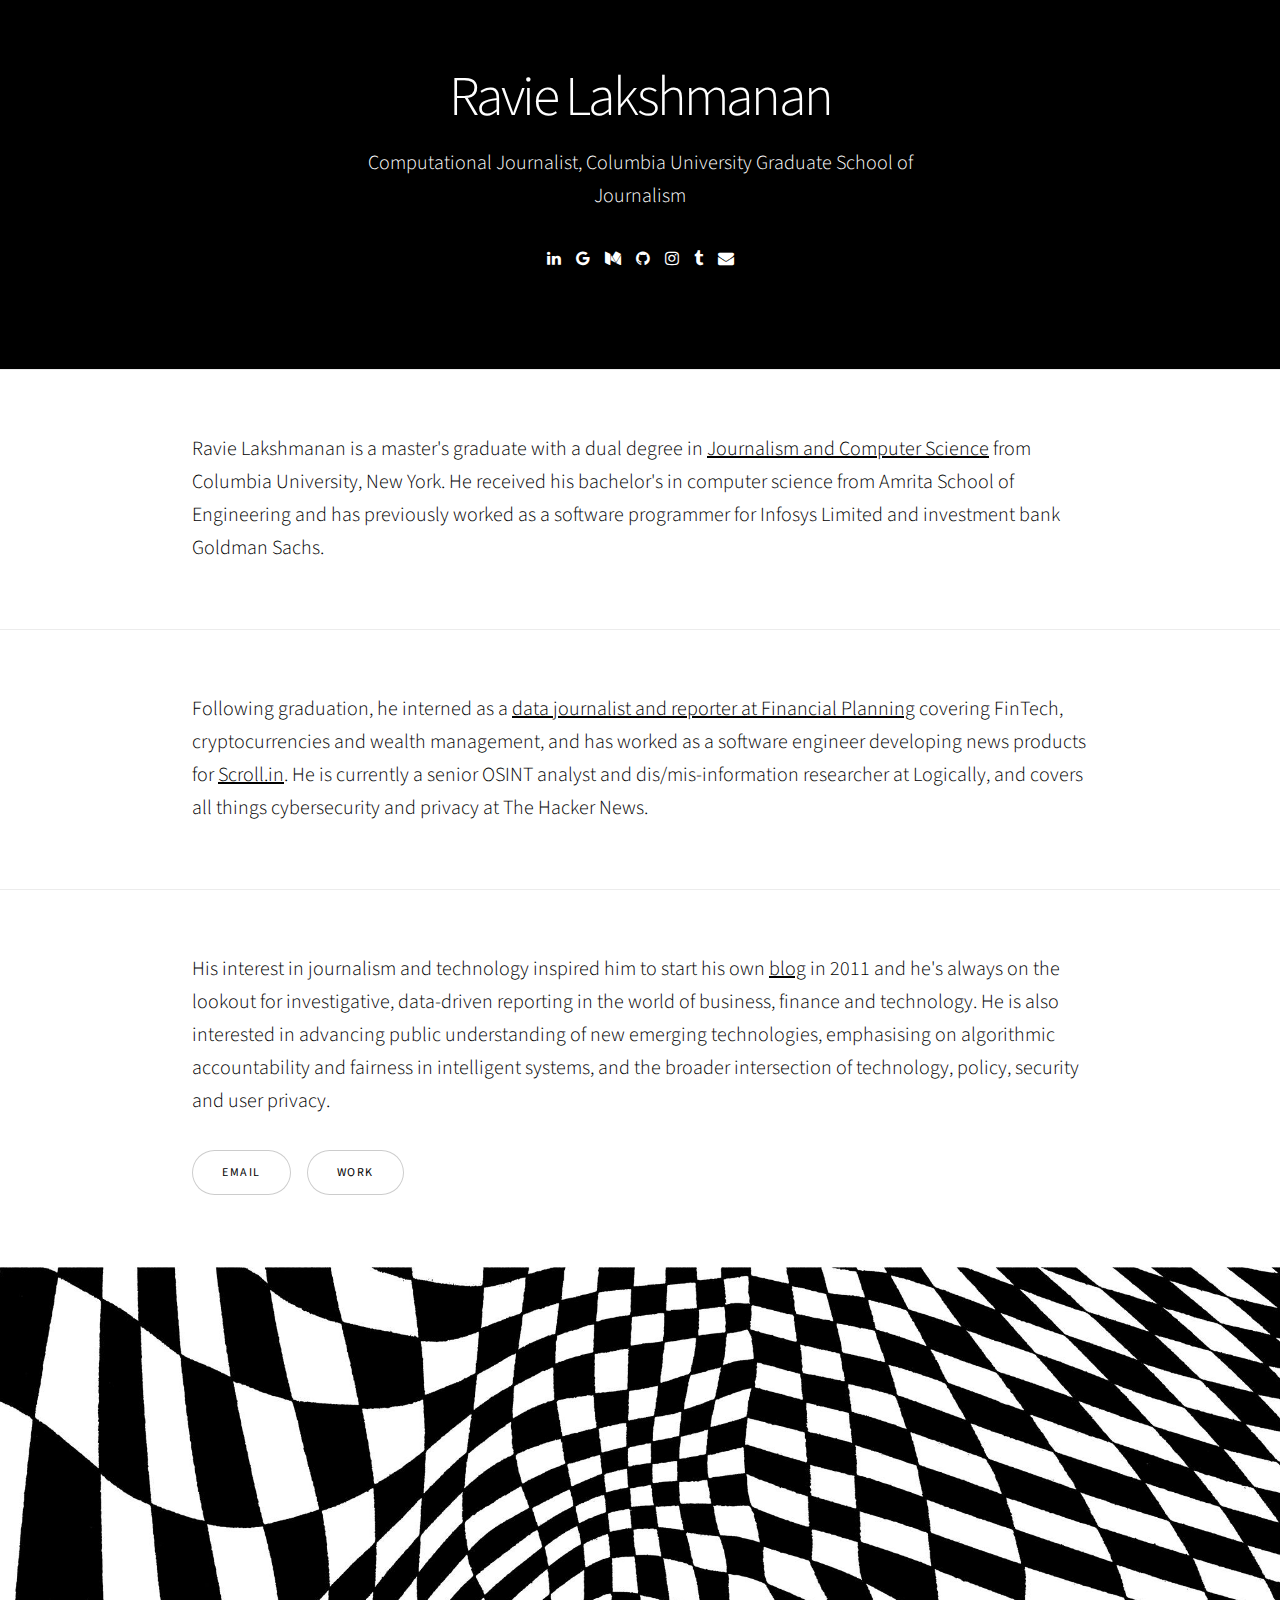
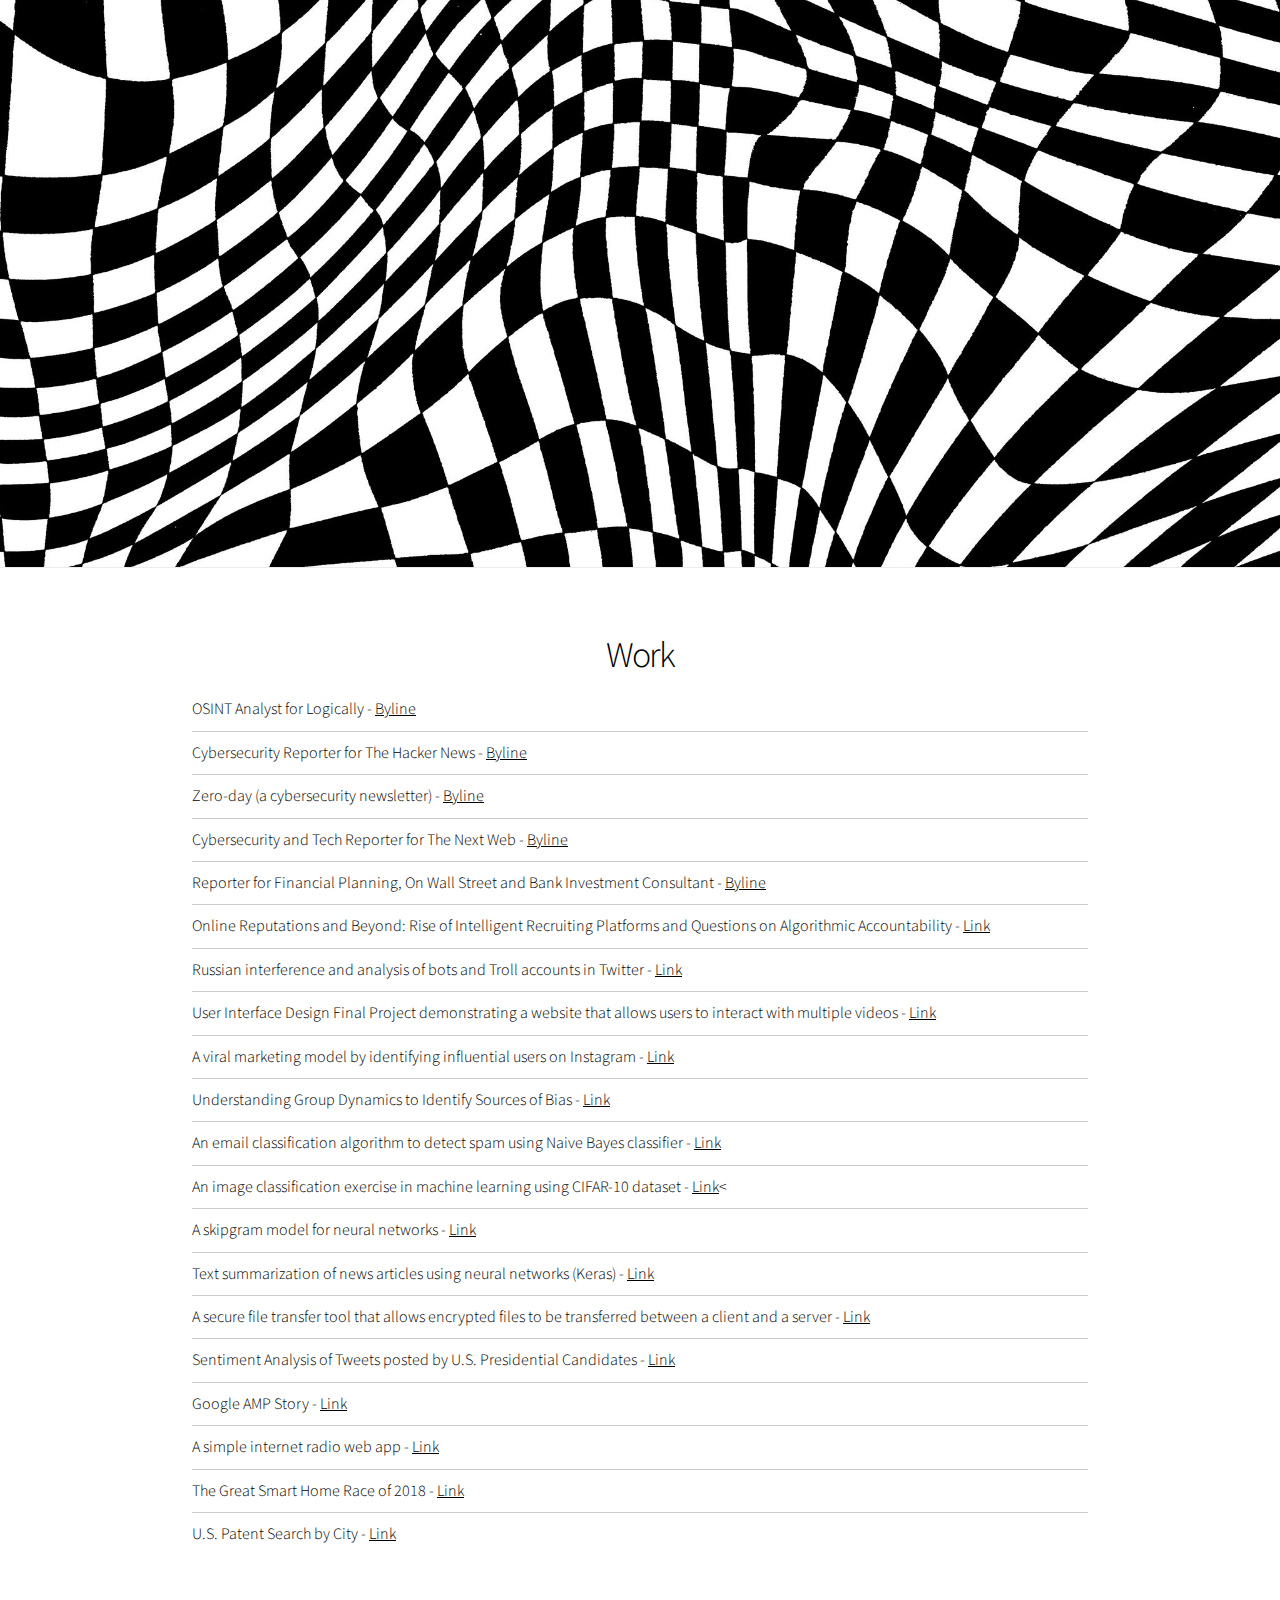
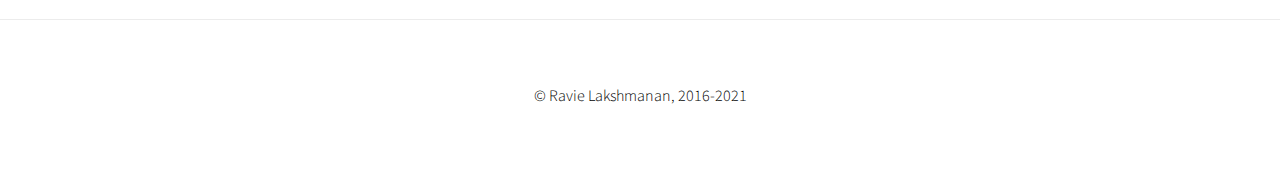
==== commit c5aa5153: "Updating the work section" ====
--- a/index.html
+++ b/index.html
@@ -49,7 +49,7 @@
 						<div class="content">
 							<p class="major">His interest in journalism and technology inspired him to start his own <a href="https://therarefied.blogspot.com/">blog</a> in 2011 and he's always on the lookout for investigative, data-driven reporting in the world of business, finance and technology. He is also interested in advancing public understanding of new emerging technologies, emphasising on algorithmic accountability and fairness in intelligent systems, and the broader intersection of technology, policy, security and user privacy.</p>
 							<ul class="actions small">
-								<li><a href="mailto:rl2857@columbia.edu" class="button">Email</a></li>
+								<li><a href="mailto:ravie@thehackernews.com" class="button">Email</a></li>
 								<li><a href="#work" class="button smooth-scroll-top">Work</a></li>
 							</ul>
 						</div>
@@ -63,75 +63,32 @@
 					</section>
 
 				<!-- Five -->
-					<section class="wrapper style1 align-center" id="work">
+					<section class="wrapper style1" id="work">
 						<div class="inner">
-							<h2>Work</h2>
-							<div class="items style1 medium onscroll-fade-in">
-								<section>
-									<p>OSINT Analyst for Logically - <a href="https://www.logically.ai/articles/author/ravie-lakshmanan" class="link">Byline</a></p>
-								</section>
-								<section>
-									<p>Cybersecurity Reporter for The Hacker News - <a href="https://thehackernews.com/" class="link">Byline</a></p>
-								</section>
-								<section>
-									<p>Zero-day (a cybersecurity newsletter) - <a href="https://ravie.substack.com/" class="link">Byline</a></p>
-								</section>
-								<section>
-									<p>Cybersecurity and Tech Reporter for The Next Web - <a href="https://thenextweb.com/author/ravie/" class="link">Byline</a></p>
-								</section>
-								<section>
-									<p>Reporter for Financial Planning, On Wall Street and Bank Investment Consultant - <a href="https://www.financial-planning.com/author/ravie-lakshmanan" class="link">Byline</a></p>
-								</section>
-
-								<section>
-									<p>Online Reputations and Beyond: Rise of Intelligent Recruiting Platforms and Questions on Algorithmic Accountability - <a href="docs/Intelligent_Recruiting_in_the_Workplace.pdf">Link</a></p>
-								</section>
-								<section>
-									<p>Russian interference and analysis of bots and Troll accounts in Twitter - <a href="docs/Twitter_Bots_Analysis.pdf">Link</a></p>
-								</section>
-								<section>
-									<p>User Interface Design Final Project demonstrating a website that allows users to interact with multiple videos - <a href="https://github.com/ravielakshmanan/scitube">Link</a></p>
-								</section>
-								<section>
-									<p>A viral marketing model by identifying influential users on Instagram - <a href="https://github.com/ravielakshmanan/viral-marketing">Link</a></p>
-								</section>
-								<section>
-									<p>Understanding Group Dynamics to Identify Sources of Bias - <a href="docs/Group_dynamics_and_bias.pdf">Link</a></p>
-								</section>
-								<section>
-									<p>An email classification algorithm to detect spam using Naive Bayes classifier - <a href="https://github.com/ravielakshmanan/emailclassifier">Link</a></p>
-								</section>
-								<section>
-									<p>An image classification exercise in machine learning using CIFAR-10 dataset - <a href="https://github.com/ravielakshmanan/imageclassifier">Link</a></p>
-								</section>
-								<section>
-									<p>A skipgram model for neural networks - <a href="https://github.com/ravielakshmanan/neuralnets">Link</a></p>
-								</section>
-								<section>
-									<p>Text summarization of news articles using neural networks (Keras) - <a href="https://github.com/ravielakshmanan/summarization">Link</a></p>
-								</section>
-								<section>
-									<p>A secure file transfer tool that allows encrypted files to be transferred between a client and a server - <a href="https://github.com/ravielakshmanan/FTPProject">Link</a></p>
-								</section>
-								<section>
-									<p>Sentiment Analysis of Tweets posted by U.S. Presidential Candidates - <a href="https://github.com/ravielakshmanan/twitter-sentiment">Link</a></p>
-								</section>
-								<section>
-									<p>A Google Chrome extension to spot fake news based on different fake news indicators Analysis like URLs, news sources etc.</p>
-								</section>
-								<section>
-									<p>Google AMP Story - <a href="https://github.com/ravielakshmanan/amp-story">Link</a></p>
-								</section>
-								<section>
-									<p>A simple internet radio web app - <a href="https://github.com/ravielakshmanan/howlerjs/tree/master/radio">Link</a></p>
-								</section>
-								<section>
-									<p>The Great Smart Home Race of 2018 - <a href="https://github.com/ravielakshmanan/d3viz">Link</a></p>
-								</section>
-								<section>
-									<p>U.S. Patent Search by City - <a href="https://github.com/ravielakshmanan/patentsearch">Link</a></p>
-								</section>
-							</div>
+							<h2 class="align-center">Work</h2>
+							<div class="style1 medium onscroll-fade-in">
+									<ul class="alt">
+										<li>OSINT Analyst for Logically - <a href="https://www.logically.ai/articles/author/ravie-lakshmanan" class="link">Byline</a></li>
+										<li>Cybersecurity Reporter for The Hacker News - <a href="https://thehackernews.com/" class="link">Byline</a></li>
+										<li>Zero-day (a cybersecurity newsletter) - <a href="https://ravie.substack.com/" class="link">Byline</a></li>
+										<li>Cybersecurity and Tech Reporter for The Next Web - <a href="https://thenextweb.com/author/ravie/" class="link">Byline</a></li>
+										<li>Reporter for Financial Planning, On Wall Street and Bank Investment Consultant - <a href="https://www.financial-planning.com/author/ravie-lakshmanan" class="link">Byline</a></li>
+										<li>Online Reputations and Beyond: Rise of Intelligent Recruiting Platforms and Questions on Algorithmic Accountability - <a href="docs/Intelligent_Recruiting_in_the_Workplace.pdf">Link</a></li>
+										<li>Russian interference and analysis of bots and Troll accounts in Twitter - <a href="docs/Twitter_Bots_Analysis.pdf">Link</a></li>
+										<li>User Interface Design Final Project demonstrating a website that allows users to interact with multiple videos - <a href="https://github.com/ravielakshmanan/scitube">Link</a></li>
+										<li>A viral marketing model by identifying influential users on Instagram - <a href="https://github.com/ravielakshmanan/viral-marketing">Link</a></li>
+										<li>Understanding Group Dynamics to Identify Sources of Bias - <a href="docs/Group_dynamics_and_bias.pdf">Link</a></li>
+										<li>An email classification algorithm to detect spam using Naive Bayes classifier - <a href="https://github.com/ravielakshmanan/emailclassifier">Link</a></li>
+										<li>An image classification exercise in machine learning using CIFAR-10 dataset - <a href="https://github.com/ravielakshmanan/imageclassifier">Link</a><</li>
+										<li>A skipgram model for neural networks - <a href="https://github.com/ravielakshmanan/neuralnets">Link</a></li>
+										<li>Text summarization of news articles using neural networks (Keras) - <a href="https://github.com/ravielakshmanan/summarization">Link</a></li>
+										<li>A secure file transfer tool that allows encrypted files to be transferred between a client and a server - <a href="https://github.com/ravielakshmanan/FTPProject">Link</a></li>
+										<li>Sentiment Analysis of Tweets posted by U.S. Presidential Candidates - <a href="https://github.com/ravielakshmanan/twitter-sentiment">Link</a></li>
+										<li>Google AMP Story - <a href="https://github.com/ravielakshmanan/amp-story">Link</a></li>
+										<li>A simple internet radio web app - <a href="https://github.com/ravielakshmanan/howlerjs/tree/master/radio">Link</a></li>
+										<li>The Great Smart Home Race of 2018 - <a href="https://github.com/ravielakshmanan/d3viz">Link</a></li>
+										<li>U.S. Patent Search by City - <a href="https://github.com/ravielakshmanan/patentsearch">Link</a></li>
+									</ul>
 						</div>
 					</section>
 
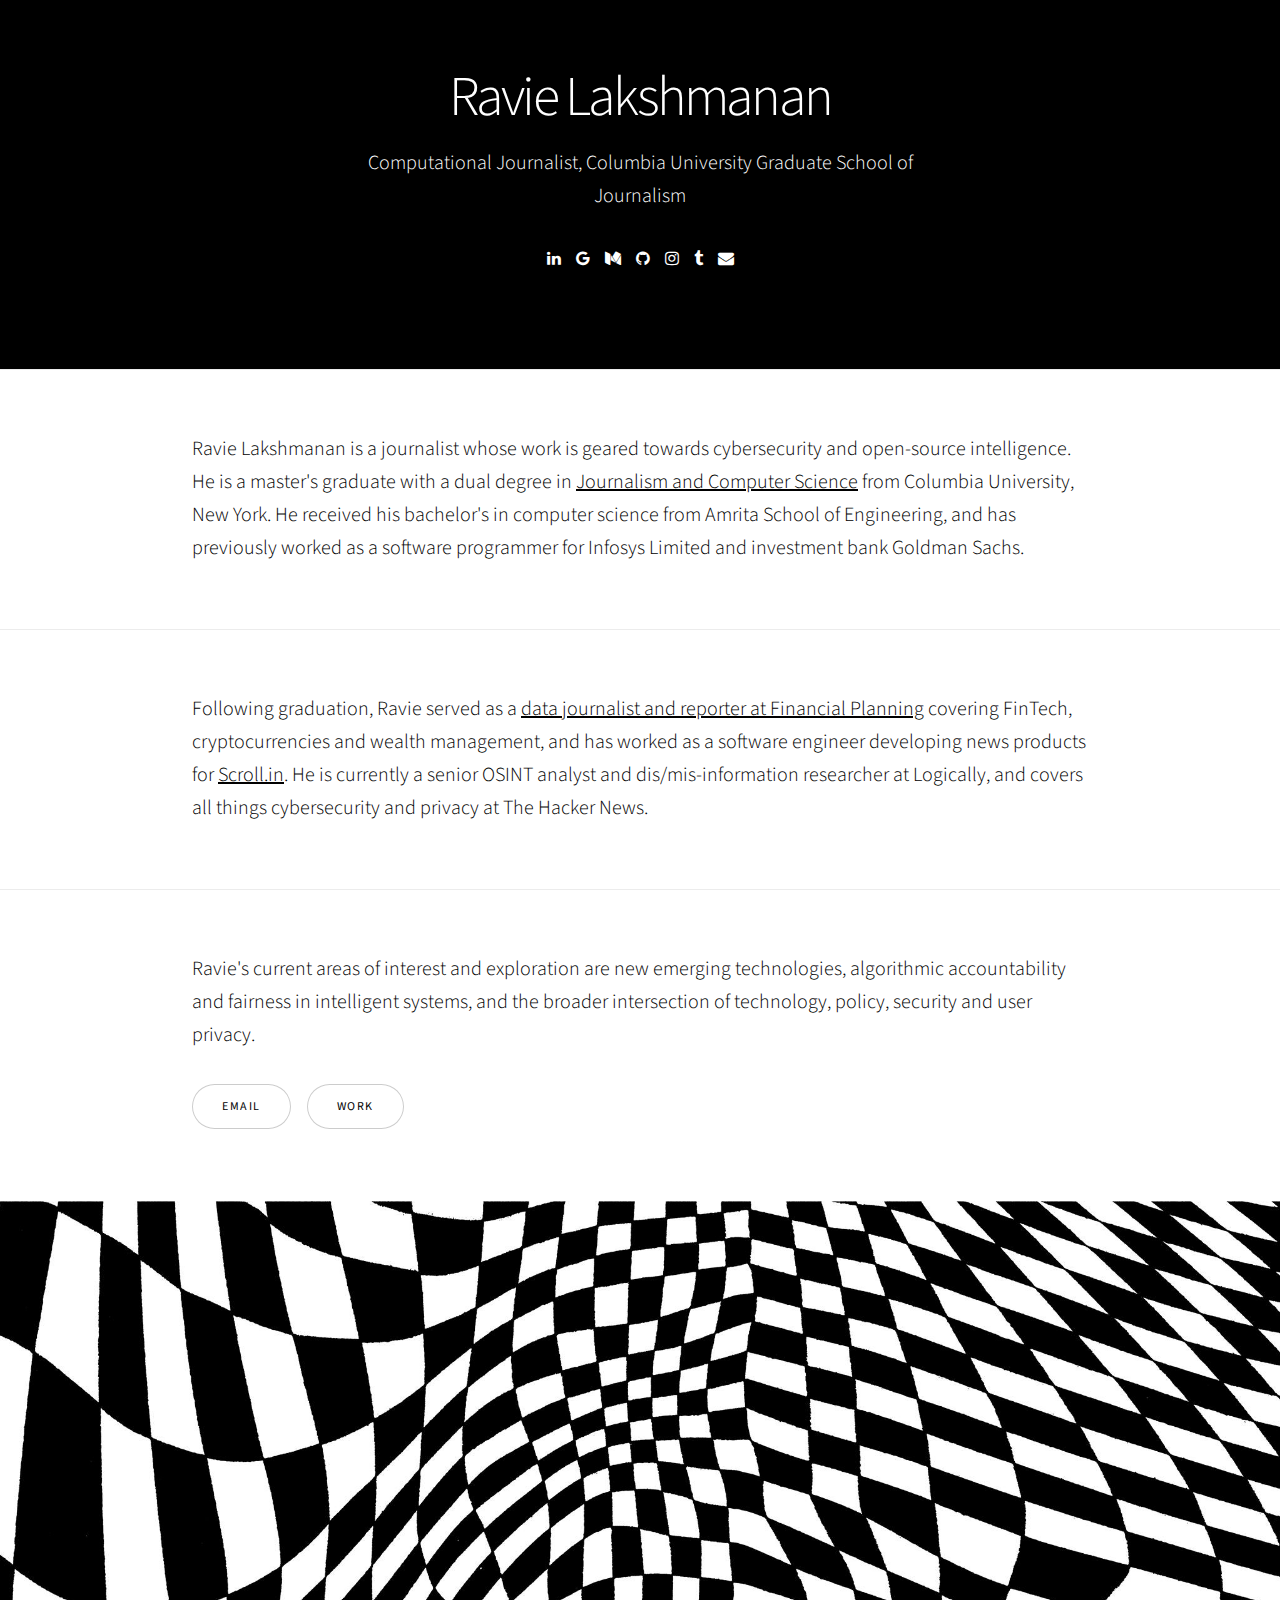
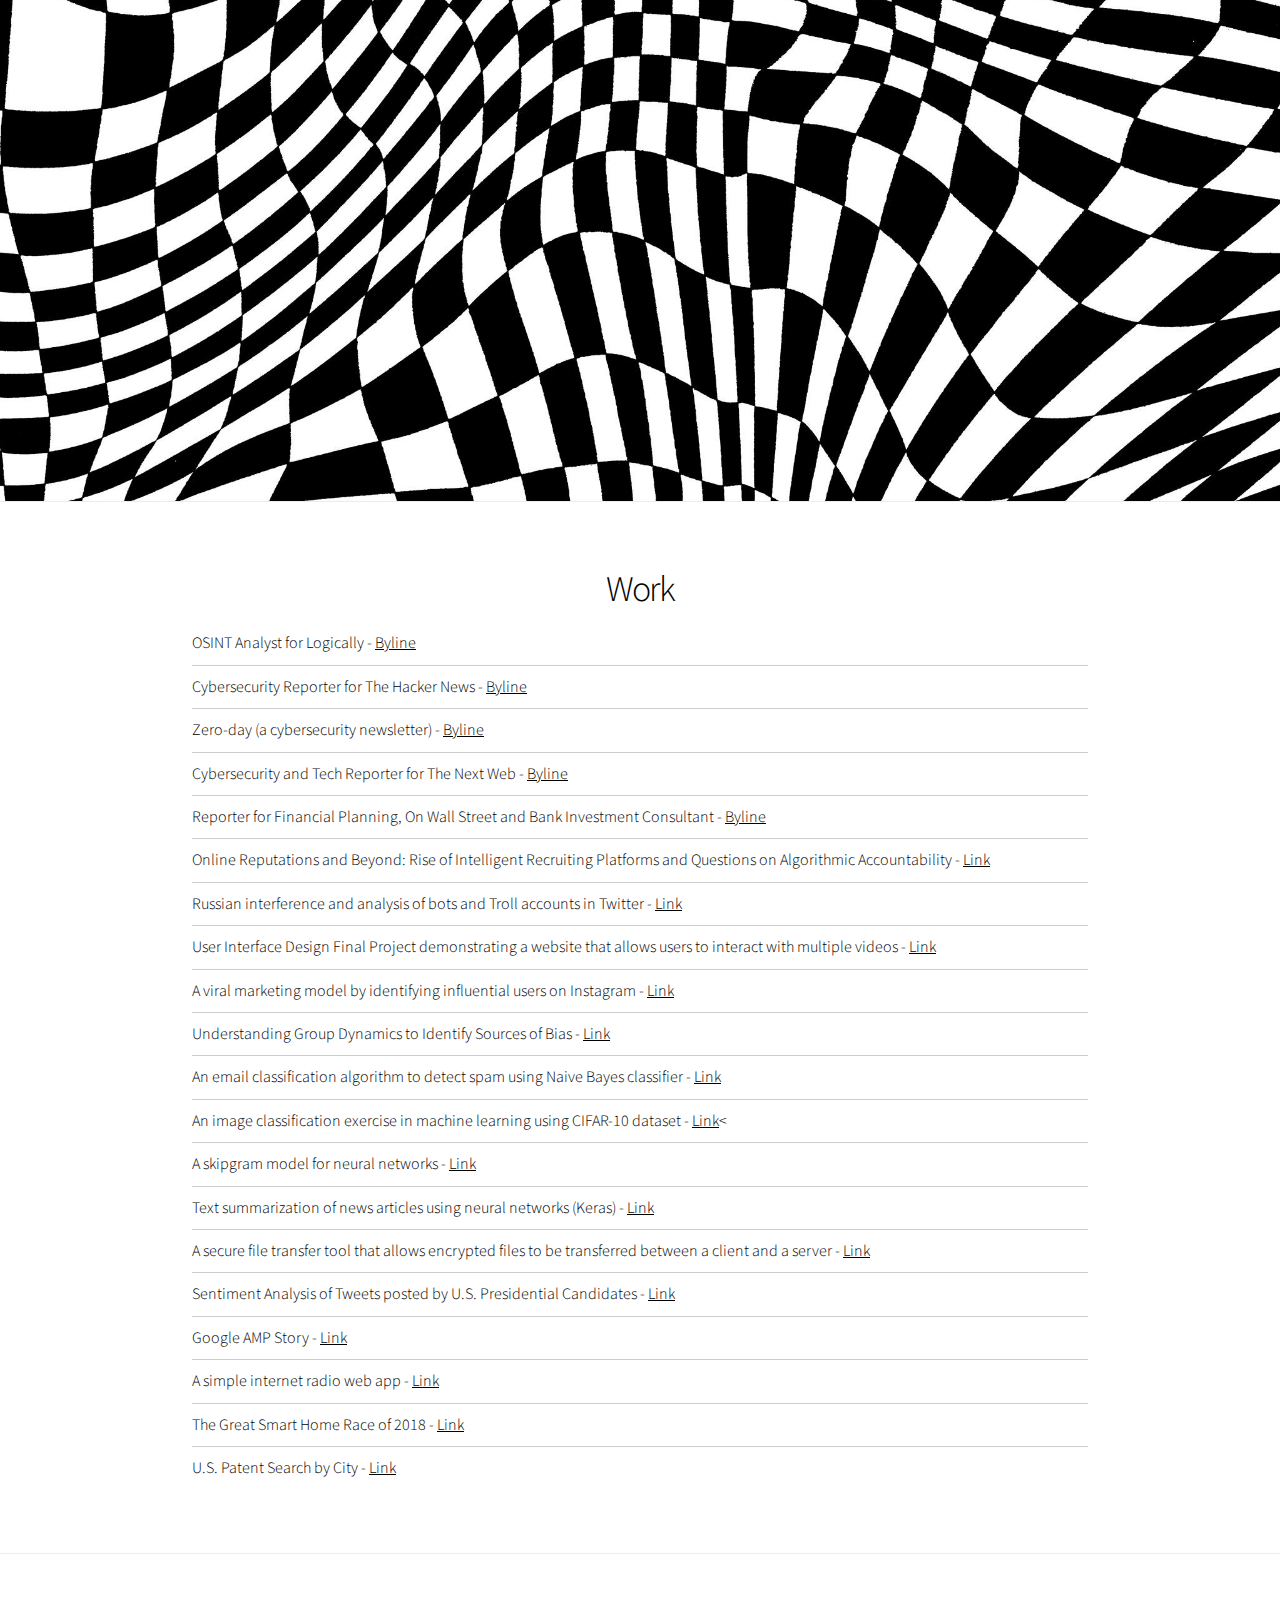
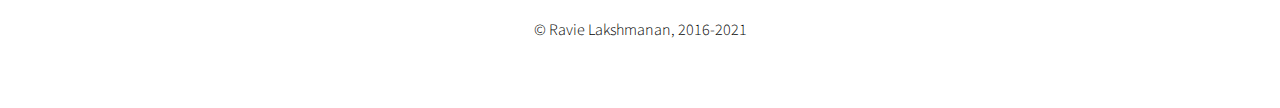
==== commit 316f2215: "Updated bio" ====
--- a/index.html
+++ b/index.html
@@ -20,13 +20,13 @@
 							<p class="major">Computational Journalist, Columbia University Graduate School of Journalism</p>
 
 							<ul class="icons">
-								<li><a href="https://www.linkedin.com/in/ravielakshmanan" title="LinkedIn" class="icon style1 fa-linkedin"><span class="label">LinkedIn</span></a></li>
-								<li><a href="https://therarefied.blogspot.com" title="Blogger" class="icon style1 fa-google"><span class="label">Medium</span></a></li>
-								<li><a href="https://ravielakshmanan.medium.com/" title="Medium" class="icon style1 fa-medium"><span class="label">Medium</span></a></li>
-								<li><a href="https://github.com/ravielakshmanan/" title="GitHub" class="icon style1 fa-github"><span class="label">GitHub</span></a></li>
-								<li><a href="https://www.instagram.com/ravielakshmanan/" title="Instagram" class="icon style1 fa-instagram"><span class="label">Instagram</span></a></li>
-								<li><a href="https://therarefied.tumblr.com/" title="Tumblr" class="icon style1 fa-tumblr"><span class="label">Tumblr</span></a></li>
-								<li><a href="mailto:rl2857@columbia.edu" title="Email" class="icon style1 fa-envelope"><span class="label">Email</span></a></li>
+								<li><a href="https://www.linkedin.com/in/ravielakshmanan" title="LinkedIn" class="icon style1 fa-linkedin" target="_blank"><span class="label">LinkedIn</span></a></li>
+								<li><a href="https://therarefied.blogspot.com" title="Blogger" class="icon style1 fa-google" target="_blank"><span class="label">Medium</span></a></li>
+								<li><a href="https://ravielakshmanan.medium.com/" title="Medium" class="icon style1 fa-medium" target="_blank"><span class="label">Medium</span></a></li>
+								<li><a href="https://github.com/ravielakshmanan/" title="GitHub" class="icon style1 fa-github" target="_blank"><span class="label">GitHub</span></a></li>
+								<li><a href="https://www.instagram.com/ravielakshmanan/" title="Instagram" class="icon style1 fa-instagram" target="_blank"><span class="label">Instagram</span></a></li>
+								<li><a href="https://therarefied.tumblr.com/" title="Tumblr" class="icon style1 fa-tumblr" target="_blank"><span class="label">Tumblr</span></a></li>
+								<li><a href="mailto:rl2857@columbia.edu" title="Email" class="icon style1 fa-envelope" target="_blank"><span class="label">Email</span></a></li>
 							</ul>
 						</div>
 					</section>
@@ -34,20 +34,20 @@
 				<!-- Two -->
 					<section class="spotlight style1 orient-right content-align-left">
 						<div class="content">
-							<p class="major">Ravie Lakshmanan is a master's graduate with a dual degree in <a href="https://journalism.columbia.edu/journalism-computer-science">Journalism and Computer Science</a> from Columbia University, New York. He received his bachelor's in computer science from Amrita School of Engineering and has previously worked as a software programmer for Infosys Limited and investment bank Goldman Sachs.</p>
+							<p class="major">Ravie Lakshmanan is a journalist whose work is geared towards cybersecurity and open-source intelligence. He is a master's graduate with a dual degree in <a href="https://journalism.columbia.edu/journalism-computer-science">Journalism and Computer Science</a> from Columbia University, New York. He received his bachelor's in computer science from Amrita School of Engineering, and has previously worked as a software programmer for Infosys Limited and investment bank Goldman Sachs.</p>
 						</div>
 					</section>
 
 					<section class="spotlight style1 orient-right content-align-left">
 						<div class="content">
-							<p class="major">Following graduation, he interned as a <a href="https://www.financial-planning.com/author/ravie-lakshmanan">data journalist and reporter at Financial Planning</a> covering FinTech, cryptocurrencies and wealth management, and has worked as a software engineer developing news products for <a href="https://scroll.in">Scroll.in</a>. He is currently a senior OSINT analyst and dis/mis-information researcher at Logically, and covers all things cybersecurity and privacy at The Hacker News.</p>
+							<p class="major">Following graduation, Ravie served as a <a href="https://www.financial-planning.com/author/ravie-lakshmanan">data journalist and reporter at Financial Planning</a> covering FinTech, cryptocurrencies and wealth management, and has worked as a software engineer developing news products for <a href="https://scroll.in">Scroll.in</a>. He is currently a senior OSINT analyst and dis/mis-information researcher at Logically, and covers all things cybersecurity and privacy at The Hacker News.</p>
 						</div>
 					</section>
 
 				<!-- Three -->
 					<section class="spotlight style1 orient-right content-align-left">
 						<div class="content">
-							<p class="major">His interest in journalism and technology inspired him to start his own <a href="https://therarefied.blogspot.com/">blog</a> in 2011 and he's always on the lookout for investigative, data-driven reporting in the world of business, finance and technology. He is also interested in advancing public understanding of new emerging technologies, emphasising on algorithmic accountability and fairness in intelligent systems, and the broader intersection of technology, policy, security and user privacy.</p>
+							<p class="major">Ravie's current areas of interest and exploration are new emerging technologies, algorithmic accountability and fairness in intelligent systems, and the broader intersection of technology, policy, security and user privacy.</p>
 							<ul class="actions small">
 								<li><a href="mailto:ravie@thehackernews.com" class="button">Email</a></li>
 								<li><a href="#work" class="button smooth-scroll-top">Work</a></li>
@@ -67,27 +67,27 @@
 						<div class="inner">
 							<h2 class="align-center">Work</h2>
 							<div class="style1 medium onscroll-fade-in">
-									<ul class="alt">
-										<li>OSINT Analyst for Logically - <a href="https://www.logically.ai/articles/author/ravie-lakshmanan" class="link">Byline</a></li>
-										<li>Cybersecurity Reporter for The Hacker News - <a href="https://thehackernews.com/" class="link">Byline</a></li>
-										<li>Zero-day (a cybersecurity newsletter) - <a href="https://ravie.substack.com/" class="link">Byline</a></li>
-										<li>Cybersecurity and Tech Reporter for The Next Web - <a href="https://thenextweb.com/author/ravie/" class="link">Byline</a></li>
-										<li>Reporter for Financial Planning, On Wall Street and Bank Investment Consultant - <a href="https://www.financial-planning.com/author/ravie-lakshmanan" class="link">Byline</a></li>
-										<li>Online Reputations and Beyond: Rise of Intelligent Recruiting Platforms and Questions on Algorithmic Accountability - <a href="docs/Intelligent_Recruiting_in_the_Workplace.pdf">Link</a></li>
-										<li>Russian interference and analysis of bots and Troll accounts in Twitter - <a href="docs/Twitter_Bots_Analysis.pdf">Link</a></li>
-										<li>User Interface Design Final Project demonstrating a website that allows users to interact with multiple videos - <a href="https://github.com/ravielakshmanan/scitube">Link</a></li>
-										<li>A viral marketing model by identifying influential users on Instagram - <a href="https://github.com/ravielakshmanan/viral-marketing">Link</a></li>
-										<li>Understanding Group Dynamics to Identify Sources of Bias - <a href="docs/Group_dynamics_and_bias.pdf">Link</a></li>
-										<li>An email classification algorithm to detect spam using Naive Bayes classifier - <a href="https://github.com/ravielakshmanan/emailclassifier">Link</a></li>
-										<li>An image classification exercise in machine learning using CIFAR-10 dataset - <a href="https://github.com/ravielakshmanan/imageclassifier">Link</a><</li>
-										<li>A skipgram model for neural networks - <a href="https://github.com/ravielakshmanan/neuralnets">Link</a></li>
-										<li>Text summarization of news articles using neural networks (Keras) - <a href="https://github.com/ravielakshmanan/summarization">Link</a></li>
-										<li>A secure file transfer tool that allows encrypted files to be transferred between a client and a server - <a href="https://github.com/ravielakshmanan/FTPProject">Link</a></li>
-										<li>Sentiment Analysis of Tweets posted by U.S. Presidential Candidates - <a href="https://github.com/ravielakshmanan/twitter-sentiment">Link</a></li>
-										<li>Google AMP Story - <a href="https://github.com/ravielakshmanan/amp-story">Link</a></li>
-										<li>A simple internet radio web app - <a href="https://github.com/ravielakshmanan/howlerjs/tree/master/radio">Link</a></li>
-										<li>The Great Smart Home Race of 2018 - <a href="https://github.com/ravielakshmanan/d3viz">Link</a></li>
-										<li>U.S. Patent Search by City - <a href="https://github.com/ravielakshmanan/patentsearch">Link</a></li>
+									<ul class="alt content">
+										<li>OSINT Analyst for Logically - <a href="https://www.logically.ai/articles/author/ravie-lakshmanan" class="link" target="_blank">Byline</a></li>
+										<li>Cybersecurity Reporter for The Hacker News - <a href="https://thehackernews.com/" class="link" target="_blank">Byline</a></li>
+										<li>Zero-day (a cybersecurity newsletter) - <a href="https://ravie.substack.com/" class="link" target="_blank">Byline</a></li>
+										<li>Cybersecurity and Tech Reporter for The Next Web - <a href="https://thenextweb.com/author/ravie/" class="link" target="_blank">Byline</a></li>
+										<li>Reporter for Financial Planning, On Wall Street and Bank Investment Consultant - <a href="https://www.financial-planning.com/author/ravie-lakshmanan" class="link" target="_blank">Byline</a></li>
+										<li>Online Reputations and Beyond: Rise of Intelligent Recruiting Platforms and Questions on Algorithmic Accountability - <a href="docs/Intelligent_Recruiting_in_the_Workplace.pdf" class="link" target="_blank">Link</a></li>
+										<li>Russian interference and analysis of bots and Troll accounts in Twitter - <a href="docs/Twitter_Bots_Analysis.pdf" class="link" target="_blank">Link</a></li>
+										<li>User Interface Design Final Project demonstrating a website that allows users to interact with multiple videos - <a href="https://github.com/ravielakshmanan/scitube" class="link" target="_blank">Link</a></li>
+										<li>A viral marketing model by identifying influential users on Instagram - <a href="https://github.com/ravielakshmanan/viral-marketing" class="link" target="_blank">Link</a></li>
+										<li>Understanding Group Dynamics to Identify Sources of Bias - <a href="docs/Group_dynamics_and_bias.pdf" class="link" target="_blank">Link</a></li>
+										<li>An email classification algorithm to detect spam using Naive Bayes classifier - <a href="https://github.com/ravielakshmanan/emailclassifier" class="link" target="_blank">Link</a></li>
+										<li>An image classification exercise in machine learning using CIFAR-10 dataset - <a href="https://github.com/ravielakshmanan/imageclassifier" class="link" target="_blank">Link</a><</li>
+										<li>A skipgram model for neural networks - <a href="https://github.com/ravielakshmanan/neuralnets" class="link" target="_blank">Link</a></li>
+										<li>Text summarization of news articles using neural networks (Keras) - <a href="https://github.com/ravielakshmanan/summarization" class="link" target="_blank">Link</a></li>
+										<li>A secure file transfer tool that allows encrypted files to be transferred between a client and a server - <a href="https://github.com/ravielakshmanan/FTPProject" class="link" target="_blank">Link</a></li>
+										<li>Sentiment Analysis of Tweets posted by U.S. Presidential Candidates - <a href="https://github.com/ravielakshmanan/twitter-sentiment" class="link" target="_blank">Link</a></li>
+										<li>Google AMP Story - <a href="https://github.com/ravielakshmanan/amp-story" class="link" target="_blank">Link</a></li>
+										<li>A simple internet radio web app - <a href="https://github.com/ravielakshmanan/howlerjs/tree/master/radio" class="link" target="_blank">Link</a></li>
+										<li>The Great Smart Home Race of 2018 - <a href="https://github.com/ravielakshmanan/d3viz" class="link" target="_blank">Link</a></li>
+										<li>U.S. Patent Search by City - <a href="https://github.com/ravielakshmanan/patentsearch" class="link" target="_blank">Link</a></li>
 									</ul>
 						</div>
 					</section>
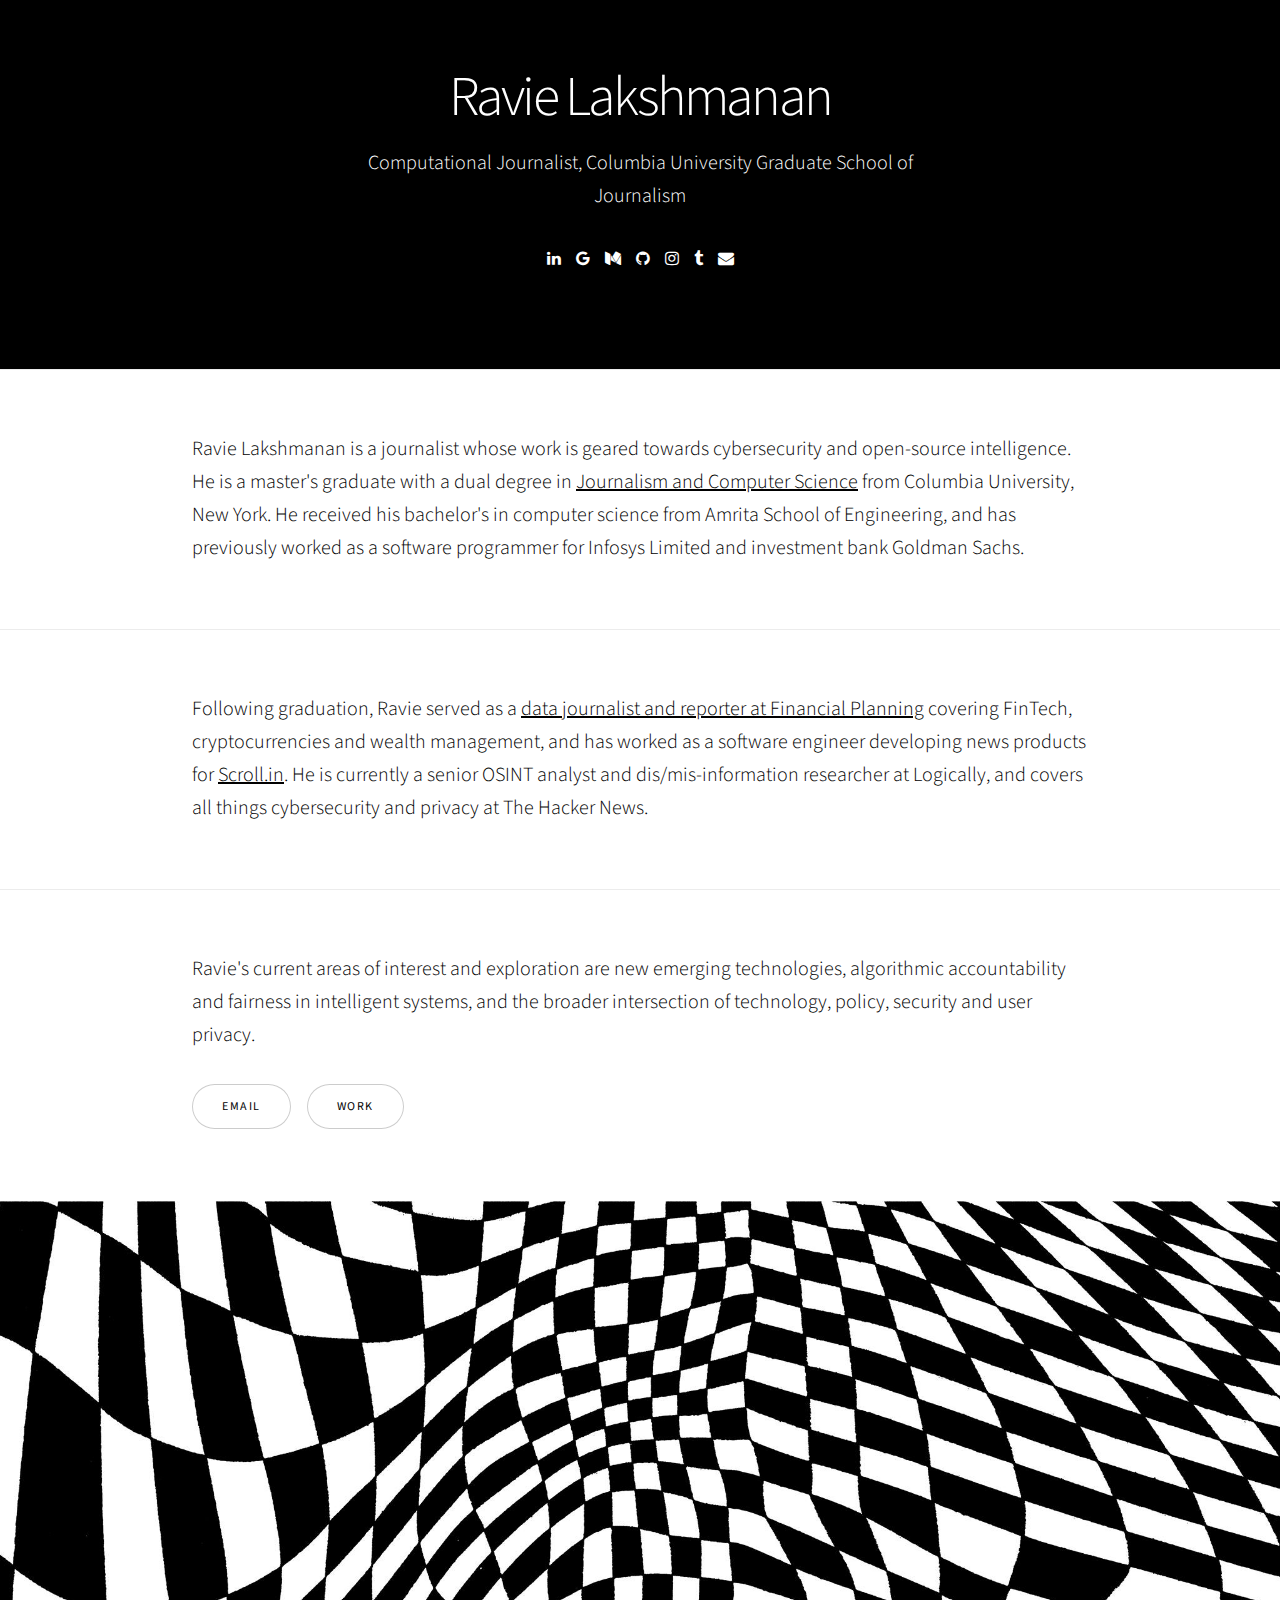
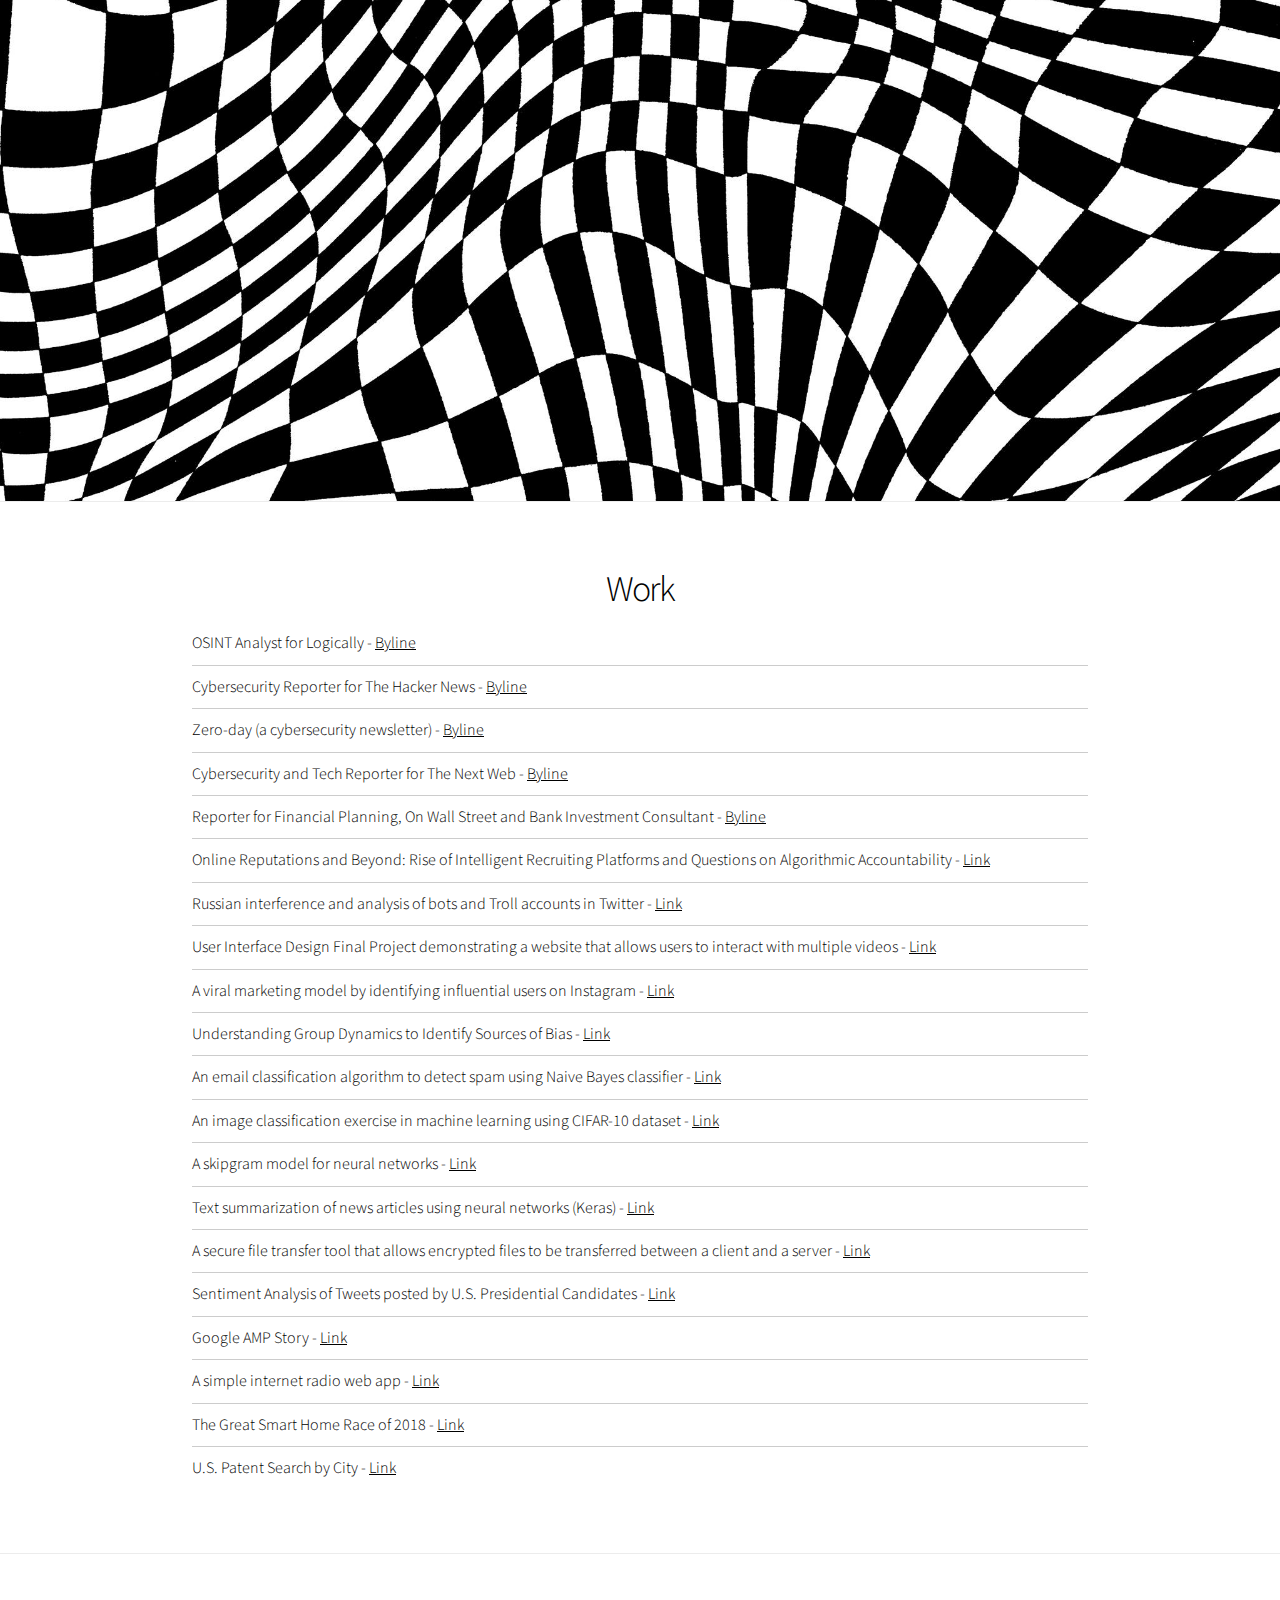
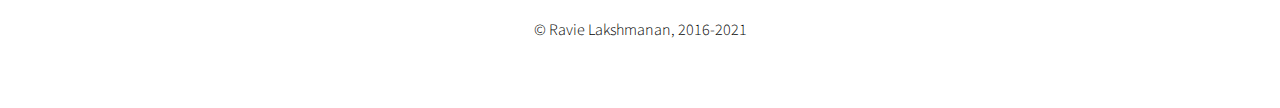
==== commit 32106595: "Update bio" ====
--- a/index.html
+++ b/index.html
@@ -26,7 +26,7 @@
 								<li><a href="https://github.com/ravielakshmanan/" title="GitHub" class="icon style1 fa-github" target="_blank"><span class="label">GitHub</span></a></li>
 								<li><a href="https://www.instagram.com/ravielakshmanan/" title="Instagram" class="icon style1 fa-instagram" target="_blank"><span class="label">Instagram</span></a></li>
 								<li><a href="https://therarefied.tumblr.com/" title="Tumblr" class="icon style1 fa-tumblr" target="_blank"><span class="label">Tumblr</span></a></li>
-								<li><a href="mailto:rl2857@columbia.edu" title="Email" class="icon style1 fa-envelope" target="_blank"><span class="label">Email</span></a></li>
+								<li><a href="mailto:ravie@thehackernews.com" title="Email" class="icon style1 fa-envelope" target="_blank"><span class="label">Email</span></a></li>
 							</ul>
 						</div>
 					</section>
@@ -79,7 +79,7 @@
 										<li>A viral marketing model by identifying influential users on Instagram - <a href="https://github.com/ravielakshmanan/viral-marketing" class="link" target="_blank">Link</a></li>
 										<li>Understanding Group Dynamics to Identify Sources of Bias - <a href="docs/Group_dynamics_and_bias.pdf" class="link" target="_blank">Link</a></li>
 										<li>An email classification algorithm to detect spam using Naive Bayes classifier - <a href="https://github.com/ravielakshmanan/emailclassifier" class="link" target="_blank">Link</a></li>
-										<li>An image classification exercise in machine learning using CIFAR-10 dataset - <a href="https://github.com/ravielakshmanan/imageclassifier" class="link" target="_blank">Link</a><</li>
+										<li>An image classification exercise in machine learning using CIFAR-10 dataset - <a href="https://github.com/ravielakshmanan/imageclassifier" class="link" target="_blank">Link</a></li>
 										<li>A skipgram model for neural networks - <a href="https://github.com/ravielakshmanan/neuralnets" class="link" target="_blank">Link</a></li>
 										<li>Text summarization of news articles using neural networks (Keras) - <a href="https://github.com/ravielakshmanan/summarization" class="link" target="_blank">Link</a></li>
 										<li>A secure file transfer tool that allows encrypted files to be transferred between a client and a server - <a href="https://github.com/ravielakshmanan/FTPProject" class="link" target="_blank">Link</a></li>
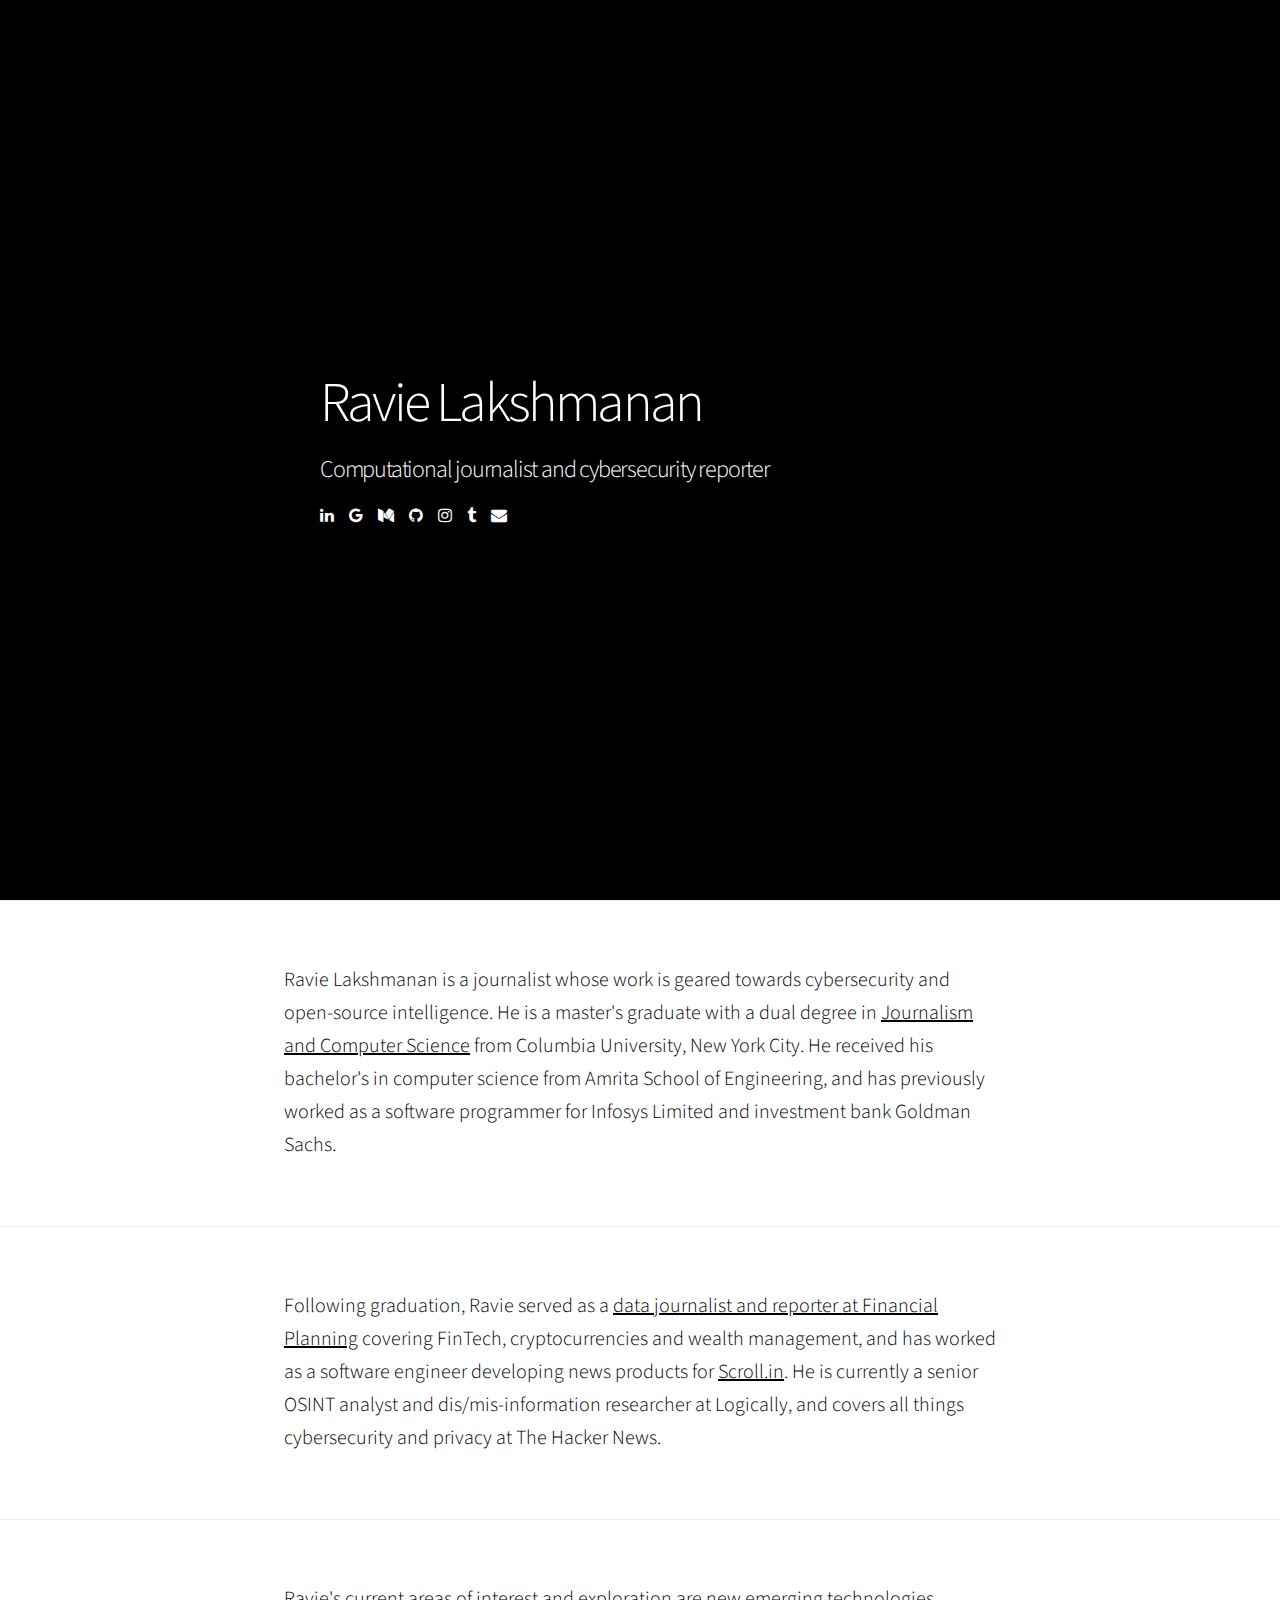
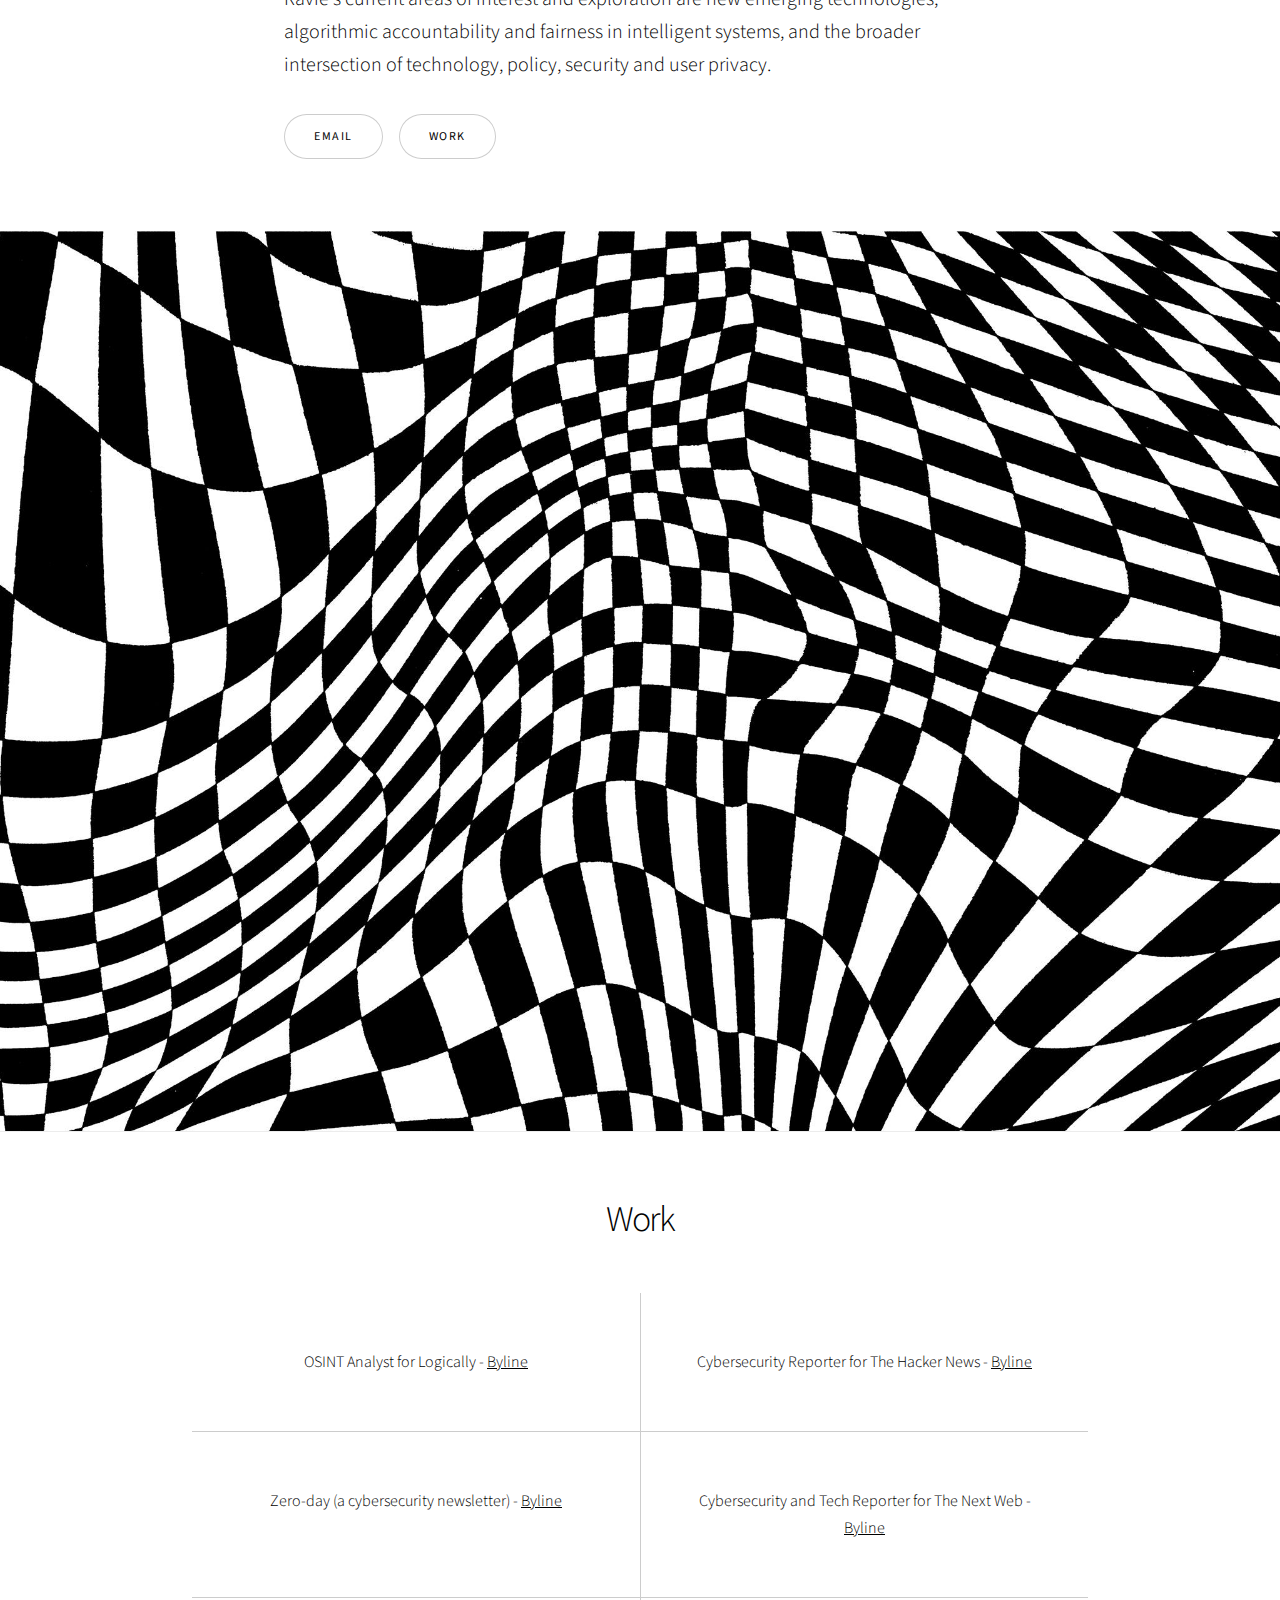
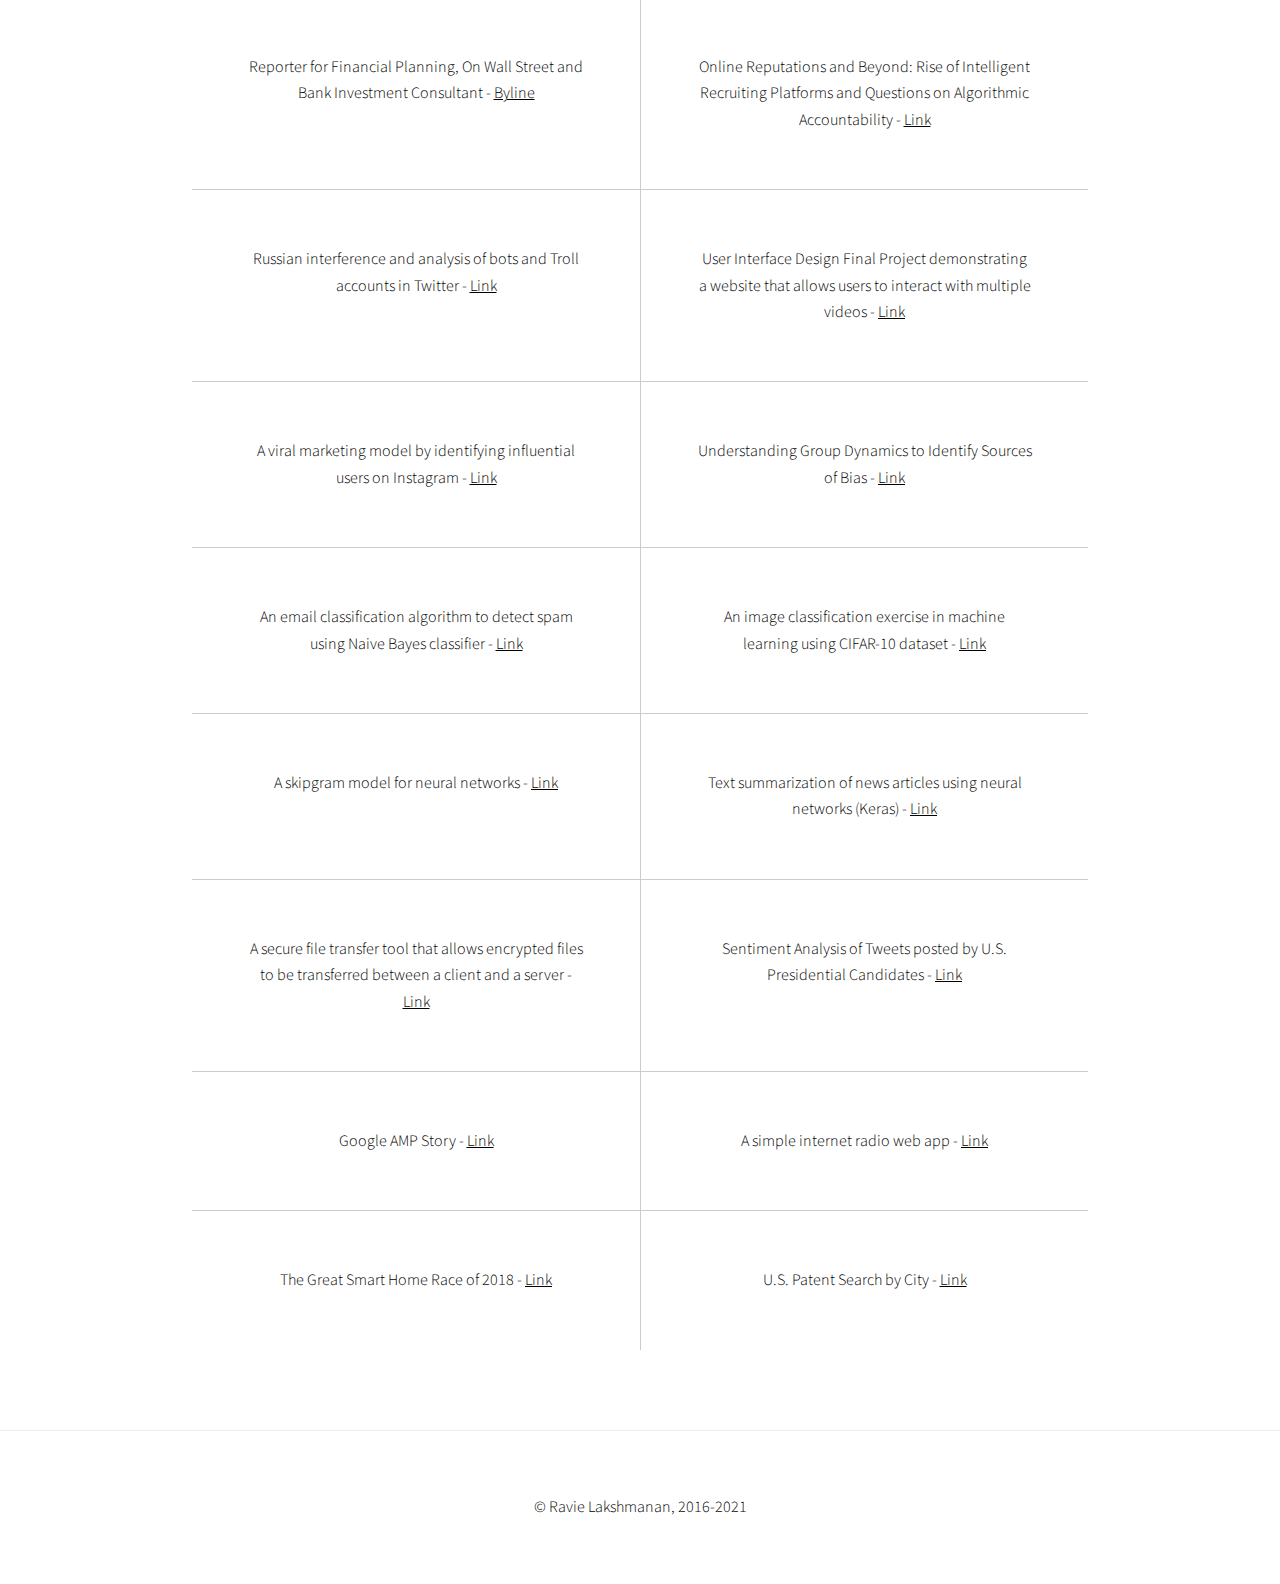
==== commit 8f6ba263: "Updated home page" ====
--- a/index.html
+++ b/index.html
@@ -14,10 +14,10 @@
 			<div id="wrapper" class="divided">
 
 				<!-- One -->
-					<section class="banner style5 orient-center content-align-center image-position-center halfscreen onload-image-fade-in onload-content-fade-right invert">
+					<section class="banner style1 orient-left content-align-left image-position-center fullscreen onload-image-fade-in onload-content-fade-right onscroll-content-fade-right invert">
 						<div class="content">
 							<h1>Ravie Lakshmanan</h1>
-							<p class="major">Computational Journalist, Columbia University Graduate School of Journalism</p>
+							<h3>Computational journalist and cybersecurity reporter</h3>
 
 							<ul class="icons">
 								<li><a href="https://www.linkedin.com/in/ravielakshmanan" title="LinkedIn" class="icon style1 fa-linkedin" target="_blank"><span class="label">LinkedIn</span></a></li>
@@ -32,20 +32,20 @@
 					</section>
 
 				<!-- Two -->
-					<section class="spotlight style1 orient-right content-align-left">
+					<section class="spotlight style3 orient-left content-align-left">
 						<div class="content">
-							<p class="major">Ravie Lakshmanan is a journalist whose work is geared towards cybersecurity and open-source intelligence. He is a master's graduate with a dual degree in <a href="https://journalism.columbia.edu/journalism-computer-science">Journalism and Computer Science</a> from Columbia University, New York. He received his bachelor's in computer science from Amrita School of Engineering, and has previously worked as a software programmer for Infosys Limited and investment bank Goldman Sachs.</p>
+							<p class="major">Ravie Lakshmanan is a journalist whose work is geared towards cybersecurity and open-source intelligence. He is a master's graduate with a dual degree in <a href="https://journalism.columbia.edu/journalism-computer-science">Journalism and Computer Science</a> from Columbia University, New York City. He received his bachelor's in computer science from Amrita School of Engineering, and has previously worked as a software programmer for Infosys Limited and investment bank Goldman Sachs.</p>
 						</div>
 					</section>
 
-					<section class="spotlight style1 orient-right content-align-left">
+					<section class="spotlight style3 orient-left content-align-left">
 						<div class="content">
 							<p class="major">Following graduation, Ravie served as a <a href="https://www.financial-planning.com/author/ravie-lakshmanan">data journalist and reporter at Financial Planning</a> covering FinTech, cryptocurrencies and wealth management, and has worked as a software engineer developing news products for <a href="https://scroll.in">Scroll.in</a>. He is currently a senior OSINT analyst and dis/mis-information researcher at Logically, and covers all things cybersecurity and privacy at The Hacker News.</p>
 						</div>
 					</section>
 
 				<!-- Three -->
-					<section class="spotlight style1 orient-right content-align-left">
+					<section class="spotlight style3 orient-left content-align-left">
 						<div class="content">
 							<p class="major">Ravie's current areas of interest and exploration are new emerging technologies, algorithmic accountability and fairness in intelligent systems, and the broader intersection of technology, policy, security and user privacy.</p>
 							<ul class="actions small">
@@ -63,34 +63,75 @@
 					</section>
 
 				<!-- Five -->
-					<section class="wrapper style1" id="work">
+					<!-- Items -->
+					<section class="wrapper style1 align-center" id="work">
 						<div class="inner">
 							<h2 class="align-center">Work</h2>
-							<div class="style1 medium onscroll-fade-in">
-									<ul class="alt content">
-										<li>OSINT Analyst for Logically - <a href="https://www.logically.ai/articles/author/ravie-lakshmanan" class="link" target="_blank">Byline</a></li>
-										<li>Cybersecurity Reporter for The Hacker News - <a href="https://thehackernews.com/" class="link" target="_blank">Byline</a></li>
-										<li>Zero-day (a cybersecurity newsletter) - <a href="https://ravie.substack.com/" class="link" target="_blank">Byline</a></li>
-										<li>Cybersecurity and Tech Reporter for The Next Web - <a href="https://thenextweb.com/author/ravie/" class="link" target="_blank">Byline</a></li>
-										<li>Reporter for Financial Planning, On Wall Street and Bank Investment Consultant - <a href="https://www.financial-planning.com/author/ravie-lakshmanan" class="link" target="_blank">Byline</a></li>
-										<li>Online Reputations and Beyond: Rise of Intelligent Recruiting Platforms and Questions on Algorithmic Accountability - <a href="docs/Intelligent_Recruiting_in_the_Workplace.pdf" class="link" target="_blank">Link</a></li>
-										<li>Russian interference and analysis of bots and Troll accounts in Twitter - <a href="docs/Twitter_Bots_Analysis.pdf" class="link" target="_blank">Link</a></li>
-										<li>User Interface Design Final Project demonstrating a website that allows users to interact with multiple videos - <a href="https://github.com/ravielakshmanan/scitube" class="link" target="_blank">Link</a></li>
-										<li>A viral marketing model by identifying influential users on Instagram - <a href="https://github.com/ravielakshmanan/viral-marketing" class="link" target="_blank">Link</a></li>
-										<li>Understanding Group Dynamics to Identify Sources of Bias - <a href="docs/Group_dynamics_and_bias.pdf" class="link" target="_blank">Link</a></li>
-										<li>An email classification algorithm to detect spam using Naive Bayes classifier - <a href="https://github.com/ravielakshmanan/emailclassifier" class="link" target="_blank">Link</a></li>
-										<li>An image classification exercise in machine learning using CIFAR-10 dataset - <a href="https://github.com/ravielakshmanan/imageclassifier" class="link" target="_blank">Link</a></li>
-										<li>A skipgram model for neural networks - <a href="https://github.com/ravielakshmanan/neuralnets" class="link" target="_blank">Link</a></li>
-										<li>Text summarization of news articles using neural networks (Keras) - <a href="https://github.com/ravielakshmanan/summarization" class="link" target="_blank">Link</a></li>
-										<li>A secure file transfer tool that allows encrypted files to be transferred between a client and a server - <a href="https://github.com/ravielakshmanan/FTPProject" class="link" target="_blank">Link</a></li>
-										<li>Sentiment Analysis of Tweets posted by U.S. Presidential Candidates - <a href="https://github.com/ravielakshmanan/twitter-sentiment" class="link" target="_blank">Link</a></li>
-										<li>Google AMP Story - <a href="https://github.com/ravielakshmanan/amp-story" class="link" target="_blank">Link</a></li>
-										<li>A simple internet radio web app - <a href="https://github.com/ravielakshmanan/howlerjs/tree/master/radio" class="link" target="_blank">Link</a></li>
-										<li>The Great Smart Home Race of 2018 - <a href="https://github.com/ravielakshmanan/d3viz" class="link" target="_blank">Link</a></li>
-										<li>U.S. Patent Search by City - <a href="https://github.com/ravielakshmanan/patentsearch" class="link" target="_blank">Link</a></li>
-									</ul>
+							<div class="items style1 big onscroll-fade-right">
+								<section>
+									<p>OSINT Analyst for Logically - <a href="https://www.logically.ai/articles/author/ravie-lakshmanan" class="link" target="_blank">Byline</a></p>
+								</section>
+								<section>
+									<p>Cybersecurity Reporter for The Hacker News - <a href="https://thehackernews.com/" class="link" target="_blank">Byline</a></p>
+								</section>
+								<section>
+									<p>Zero-day (a cybersecurity newsletter) - <a href="https://ravie.substack.com/" class="link" target="_blank">Byline</a></p>
+								</section>
+								<section>
+									<p>Cybersecurity and Tech Reporter for The Next Web - <a href="https://thenextweb.com/author/ravie/" class="link" target="_blank">Byline</a></p>
+								</section>
+								<section>
+									<p>Reporter for Financial Planning, On Wall Street and Bank Investment Consultant - <a href="https://www.financial-planning.com/author/ravie-lakshmanan" class="link" target="_blank">Byline</a></p>
+								</section>
+								<section>
+									<p>Online Reputations and Beyond: Rise of Intelligent Recruiting Platforms and Questions on Algorithmic Accountability - <a href="docs/Intelligent_Recruiting_in_the_Workplace.pdf" class="link" target="_blank">Link</a></p>
+								</section>
+								<section>
+									<p>Russian interference and analysis of bots and Troll accounts in Twitter - <a href="docs/Twitter_Bots_Analysis.pdf" class="link" target="_blank">Link</a></p>
+								</section>
+								<section>
+									<p>User Interface Design Final Project demonstrating a website that allows users to interact with multiple videos - <a href="https://github.com/ravielakshmanan/scitube" class="link" target="_blank">Link</a></p>
+								</section>
+								<section>
+									<p>A viral marketing model by identifying influential users on Instagram - <a href="https://github.com/ravielakshmanan/viral-marketing" class="link" target="_blank">Link</a></p>
+								</section>
+								<section>
+									<p>Understanding Group Dynamics to Identify Sources of Bias - <a href="docs/Group_dynamics_and_bias.pdf" class="link" target="_blank">Link</a></p>
+								</section>
+								<section>
+									<p>An email classification algorithm to detect spam using Naive Bayes classifier - <a href="https://github.com/ravielakshmanan/emailclassifier" class="link" target="_blank">Link</a></p>
+								</section>
+								<section>
+									<p>An image classification exercise in machine learning using CIFAR-10 dataset - <a href="https://github.com/ravielakshmanan/imageclassifier" class="link" target="_blank">Link</a></p>
+								</section>
+								<section>
+									<p>A skipgram model for neural networks - <a href="https://github.com/ravielakshmanan/neuralnets" class="link" target="_blank">Link</a></p>
+								</section>
+								<section>
+									<p>Text summarization of news articles using neural networks (Keras) - <a href="https://github.com/ravielakshmanan/summarization" class="link" target="_blank">Link</a></p>
+								</section>
+								<section>
+									<p>A secure file transfer tool that allows encrypted files to be transferred between a client and a server - <a href="https://github.com/ravielakshmanan/FTPProject" class="link" target="_blank">Link</a></p>
+								</section>
+								<section>
+									<p>Sentiment Analysis of Tweets posted by U.S. Presidential Candidates - <a href="https://github.com/ravielakshmanan/twitter-sentiment" class="link" target="_blank">Link</a></p>
+								</section>
+								<section>
+									<p>Google AMP Story - <a href="https://github.com/ravielakshmanan/amp-story" class="link" target="_blank">Link</a></p>
+								</section>
+								<section>
+									<p>A simple internet radio web app - <a href="https://github.com/ravielakshmanan/howlerjs/tree/master/radio" class="link" target="_blank">Link</a></p>
+								</section>
+								<section>
+									<p>The Great Smart Home Race of 2018 - <a href="https://github.com/ravielakshmanan/d3viz" class="link" target="_blank">Link</a></p>
+								</section>
+								<section>
+									<p>U.S. Patent Search by City - <a href="https://github.com/ravielakshmanan/patentsearch" class="link" target="_blank">Link</a></p>
+								</section>
+							</div>
 						</div>
 					</section>
+
 
 				<!-- Footer -->
 					<footer class="wrapper style1 align-center">
